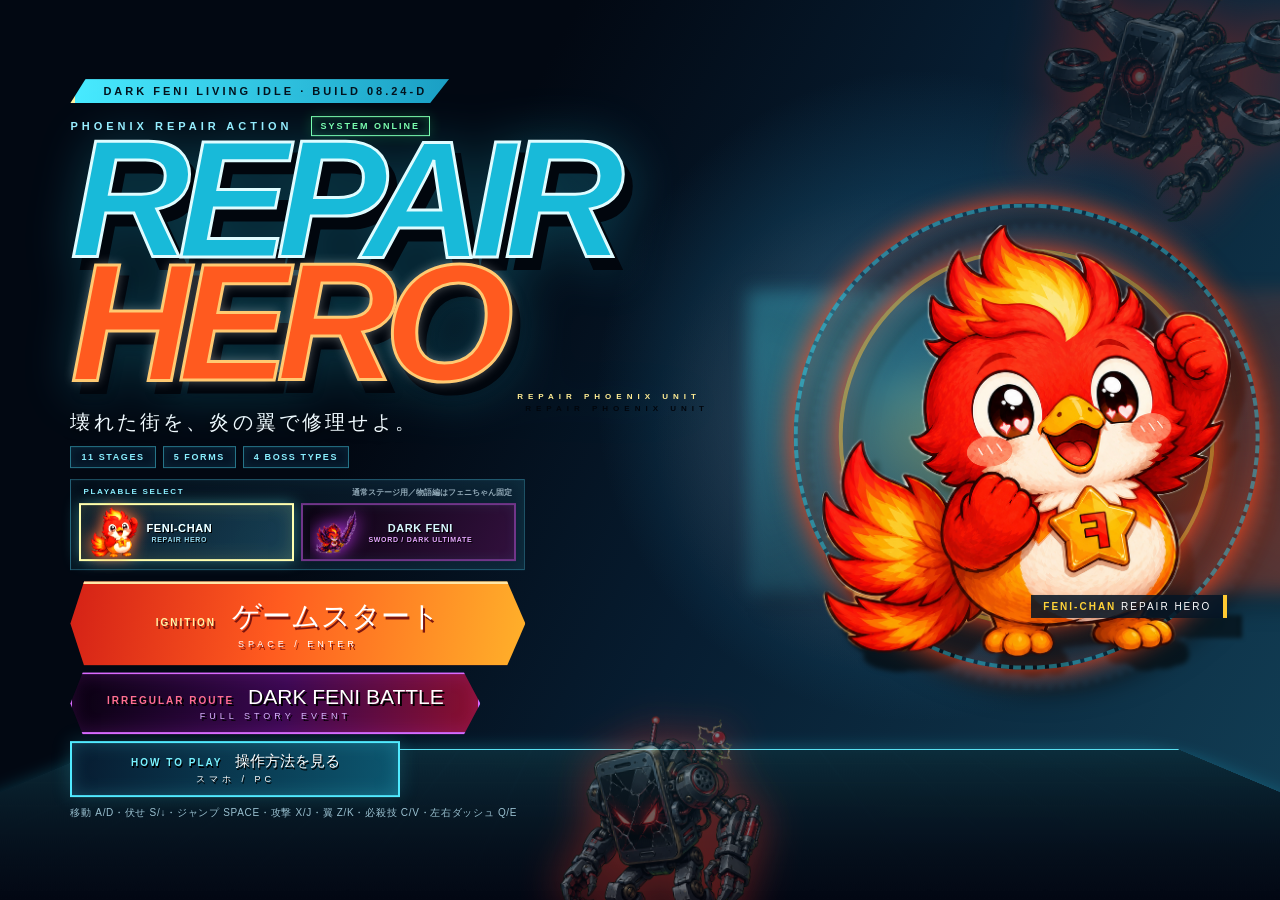
==== index.html @ 36f39820 "Dark Feni living idle animations Adds a five-form idle sprite sheet, randomized non-repeating expres" ====
<!doctype html>
<html lang="ja">
<head>
  <meta charset="utf-8">
  <meta name="viewport" content="width=device-width,initial-scale=1,maximum-scale=1,user-scalable=no,viewport-fit=cover">
  <meta name="theme-color" content="#102b46">
  <meta name="apple-mobile-web-app-capable" content="yes">
  <title>Repair Hero — スマホ修理商店街</title>
  <meta name="description" content="フェニちゃんがスマホ修理商店街を駆け抜ける2D横スクロールアクションゲーム">
  <link rel="stylesheet" href="style.css?v=20260824d">
</head>
<body>
  <main id="app">
    <canvas id="game" aria-label="Repair Hero ゲーム画面"></canvas>

    <header id="hud" class="hud hidden" aria-label="ゲーム情報">
      <div id="characterHud" class="character-hud"><span>PLAYER</span><b id="characterName">FENI-CHAN</b></div>
      <div class="hp"><span>HP</span><b id="hearts">♥ ♥ ♥</b></div>
      <div><span>COIN</span><b>● <i id="coins">00</i></b></div>
      <div><span>SCORE</span><b id="score">000000</b></div>
      <div><span>TIME</span><b id="timer">120</b></div>
      <div class="dash-meter"><span>DASH STAMINA</span><meter id="dashGauge" min="0" max="100" value="100">100%</meter></div>
      <div id="modeHud" class="mode-hud hidden"><span>ACTIVE TRANSFORM</span><b id="modeTimer">NORMAL</b><em id="shieldCount" class="shield-count hidden">SHIELD ×5</em><em id="specialStatus" class="special-status">ULTIMATE READY</em></div>
      <div id="oxygenHud" class="oxygen-hud hidden"><span>OXYGEN</span><meter id="oxygenGauge" min="0" max="100" value="100">100%</meter></div>
    </header>
    <aside id="bossHud" class="boss-hud hidden" aria-live="polite"><span>BOSS</span><b id="bossName">MEGA BUG TITAN</b><div class="boss-hp-track"><i id="bossHp"></i></div><small id="bossSpecialLabel">必殺技ゲージ</small><div class="boss-special-track"><i id="bossSpecial"></i></div><em id="goalLock">GOAL LOCKED</em></aside>
    <aside id="darkHeartHud" class="dark-heart-hud hidden" aria-live="polite" aria-label="燃えるハート復活ストック">
      <span>REVIVE STOCK</span><b><i aria-hidden="true">🔥❤️</i> × <strong id="darkHeartCount">00</strong> / 15</b><em id="darkHeartMax" class="hidden">MAX</em>
    </aside>

    <section id="title" class="screen title">
      <div class="title-scan" aria-hidden="true"></div>
      <div class="title-enemy title-enemy-left" aria-hidden="true"><img src="./enemy_phone_bot.png" alt="" decoding="async"></div>
      <div class="title-enemy title-enemy-right" aria-hidden="true"><img src="./enemy_battle_drone.png" alt="" decoding="async"></div>
      <div class="title-core">
        <div class="title-badge">DARK FENI LIVING IDLE · BUILD 08.24-D</div>
        <p class="title-overline"><span>PHOENIX REPAIR ACTION</span><b>SYSTEM ONLINE</b></p>
        <h1><span>REPAIR</span><strong>HERO</strong></h1>
        <p class="title-tagline">壊れた街を、炎の翼で修理せよ。</p>
        <div class="title-status" aria-label="ゲーム内容"><span>11 STAGES</span><span>5 FORMS</span><span>4 BOSS TYPES</span></div>
        <section id="characterSelect" class="character-select" aria-label="プレイアブルキャラクター選択">
          <p><b>PLAYABLE SELECT</b><span>通常ステージ用／物語編はフェニちゃん固定</span></p>
          <div>
            <button id="selectFeni" class="character-card selected" data-character="feni" aria-pressed="true">
              <img src="./feni.png" alt="" decoding="async"><span><b>FENI-CHAN</b><small>REPAIR HERO</small></span>
            </button>
            <button id="selectDarkFeni" class="character-card dark" data-character="darkFeni" aria-pressed="false">
              <img src="./assets/dark-feni/dark_feni_playable_icon.webp" alt="" decoding="async"><span><b>DARK FENI</b><small>SWORD / DARK ULTIMATE</small></span>
            </button>
          </div>
        </section>
        <button id="start"><i>IGNITION</i> ゲームスタート <small>SPACE / ENTER</small></button>
        <button id="darkFeniStart" class="dark-feni-start"><i>IRREGULAR ROUTE</i> DARK FENI BATTLE <small>FULL STORY EVENT</small></button>
        <button id="tutorialOpen" class="tutorial-open"><i>HOW TO PLAY</i> 操作方法を見る <small>スマホ / PC</small></button>
        <p class="help">移動 A/D・伏せ S/↓・ジャンプ SPACE・攻撃 X/J・翼 Z/K・必殺技 C/V・左右ダッシュ Q/E</p>
      </div>
      <div class="title-feni"><i aria-hidden="true"></i><img src="./feni.png" alt="主人公 フェニちゃん" decoding="async"><span><b>FENI-CHAN</b> REPAIR HERO</span></div>
    </section>

    <section id="controlsTutorial" class="tutorial-modal hidden" role="dialog" aria-modal="true" aria-labelledby="tutorialTitle">
      <div class="tutorial-card">
        <p class="tutorial-kicker">REPAIR HERO // CONTROL GUIDE</p>
        <h2 id="tutorialTitle">操作方法</h2>
        <div class="tutorial-grid">
          <article><h3>📱 スマホ</h3><p><b>◀ / ▶</b> 左右移動</p><p><b>⚡← / →⚡</b> 左右ダッシュ</p><p><b>⬆</b> ジャンプ（フェニちゃん2段／ダークフェニ3段）</p><p><b>⚔ / 👊</b> 剣攻撃・ラッシュ</p><p><b>🪽</b> 翼攻撃　<b>💥</b> 必殺技</p><p><b>▼</b> しゃがむ・足場を降りる・潜る</p></article>
          <article><h3>⌨️ PC</h3><p><b>A / D・← / →</b> 左右移動</p><p><b>Q / E</b> 左右ダッシュ</p><p><b>SPACE</b> ジャンプ（フェニちゃん2段／ダークフェニ3段）</p><p><b>X / J</b> 剣・パンチ</p><p><b>Z / K</b> 翼攻撃　<b>C / V</b> 必殺技</p><p><b>S / ↓</b> しゃがむ・足場を降りる</p></article>
        </div>
        <p class="tutorial-tip">TIP：敵弾は剣・翼・パンチで相殺できます。紫のワープゲートはボーナスステージへ、ジャングルのツタは▲でつかめます。</p>
        <button id="tutorialClose">わかった！</button>
      </div>
    </section>

    <section id="result" class="screen result hidden">
      <div>
        <p id="resultKicker">STAGE CLEAR!</p>
        <canvas id="resultFeni" class="result-feni" width="256" height="256" role="img" aria-label="ゴールポーズのフェニちゃん"></canvas>
        <h2 id="resultTitle">修理完了！</h2>
        <p id="resultStats"></p>
        <button id="next">NEXT</button>
        <button id="retry" class="secondary">RETRY</button>
        <button id="titleBack" class="secondary">TITLE</button>
      </div>
    </section>

    <div id="notice" class="notice" aria-live="polite">
      <canvas id="noticePortrait" class="notice-portrait" width="256" height="256" aria-hidden="true"></canvas>
      <span id="noticeText"></span>
    </div>
    <section id="irregularChoice" class="irregular-choice hidden" aria-label="IRREGULARルート選択">
      <div class="irregular-noise" aria-hidden="true"></div>
      <p>IRREGULAR</p>
      <button id="tryDarkFeni">Try…？</button>
    </section>
    <section id="storyCinematic" class="story-cinematic hidden" aria-hidden="true">
      <i class="story-cinematic-flame story-cinematic-flame-a"></i>
      <i class="story-cinematic-flame story-cinematic-flame-b"></i>
      <div class="story-cinematic-frame">
        <canvas id="storyPortrait" width="768" height="768" role="img" aria-label="会話中のキャラクター顔アップ"></canvas>
        <div class="story-cinematic-id"><small id="storyCinematicSpeaker">ダークフェニ</small><strong id="storyCinematicMood">SILENT ENCOUNTER</strong></div>
      </div>
    </section>
    <section id="storyDialogue" class="story-dialogue hidden" role="dialog" aria-live="assertive" aria-label="ストーリー会話">
      <div class="story-dialogue-card">
        <small id="storySpeaker">DARK FENI</small>
        <p id="storyLine"></p>
        <button id="storyTap" aria-label="次のセリフへ進む">TAP <i>▶</i></button>
      </div>
    </section>
    <div id="storyBanner" class="story-banner hidden" aria-live="assertive"><span>BATTLE START</span></div>
    <div id="storyFx" class="story-fx hidden" aria-hidden="true"><i></i><b></b><span></span></div>
    <div id="ultimateCutin" class="ultimate-cutin hidden" aria-live="assertive" aria-label="必殺技カットイン">
      <i class="cutin-slash cutin-slash-a" aria-hidden="true"></i>
      <i class="cutin-slash cutin-slash-b" aria-hidden="true"></i>
      <div class="ultimate-cutin-panel">
        <span id="ultimateCutinHeader">LIMIT BREAK // PHOENIX DRIVE</span>
        <canvas id="ultimateCutinPortrait" width="384" height="384" aria-hidden="true"></canvas>
        <img id="ultimateCutinImage" class="ultimate-cutin-image hidden" alt="" decoding="async">
        <div class="ultimate-cutin-copy"><small id="ultimateCutinMode">NORMAL MODE</small><strong id="ultimateCutinName">FIRE FEATHER STORM</strong><q id="ultimateCutinQuote" class="hidden"></q><em>EXECUTE</em></div>
      </div>
      <b class="cutin-impact" aria-hidden="true">ULTIMATE</b>
    </div>
    <div id="transformFlash" class="transform-flash" aria-hidden="true"></div>
    <button id="pause" class="pause hidden" aria-label="一時停止">Ⅱ</button>

    <nav id="touch" class="touch hidden" aria-label="タッチ操作">
      <div class="move-pad">
        <button data-input="dashLeft" class="dash" aria-label="左へダッシュ"><b>⚡←</b><small>左ダッシュ</small></button>
        <button data-input="dashRight" class="dash" aria-label="右へダッシュ"><b>→⚡</b><small>右ダッシュ</small></button>
        <button data-input="left" aria-label="左へ移動"><b>◀</b><small>ひだり</small></button>
        <button data-input="right" aria-label="右へ移動"><b>▶</b><small>みぎ</small></button>
        <button data-input="up" class="vertical-only direction-up" aria-label="上へ移動・ツタを登る"><b>▲</b><small>うえ／登る</small></button>
        <button data-input="down" class="drop-control direction-down" aria-label="伏せる・足場を降りる・下へ潜る"><b>▼</b><small>しゃがむ<br>降りる／潜る</small></button>
      </div>
      <div class="action-pad">
        <button id="specialAttack" data-input="special" class="special-control" aria-label="必殺技"><b>💥</b><small>ひっさつ</small></button>
        <button id="wingAttack" data-input="wing" class="wing-control" aria-label="翼を飛ばす攻撃"><b>🪽</b><small>つばさ攻撃</small></button>
        <button id="attack" data-input="attack" class="attack hidden"><b>⚔</b><small>剣攻撃</small></button>
        <button data-input="jump" class="jump"><b>⬆</b><small>ジャンプ</small></button>
      </div>
    </nav>
  </main>
  <script src="sound.js?v=20260824d"></script>
  <script src="game.js?v=20260824d"></script>
</body>
</html>
---- style.css ----
:root{--orange:#ff5a1f;--yellow:#ffd338;--navy:#102b46;--glass:rgba(9,27,45,.88)}
*{box-sizing:border-box;-webkit-tap-highlight-color:transparent}
html,body{width:100%;height:100%;height:100dvh;margin:0;overflow:hidden;background:#102b46;color:#fff;font-family:"Arial Black","Noto Sans JP",sans-serif;touch-action:none;overscroll-behavior:none;user-select:none;-webkit-user-select:none;-webkit-touch-callout:none}
button{border:0;color:inherit;font:inherit;cursor:pointer;touch-action:none}
#app,#game{position:fixed;inset:0;width:100%;height:100%;height:100dvh}#game{display:block}.hidden{display:none!important}
.screen{position:fixed;z-index:20;inset:0;display:grid;place-content:center;text-align:center}
.title{--title-cyan:#47eaff;--title-fire:#ff4d1f;display:block;overflow:hidden;isolation:isolate;text-align:left;background:radial-gradient(circle at 72% 44%,#1d658a99 0 9%,transparent 31%),radial-gradient(circle at 70% 48%,#ff4b1c42,transparent 24%),linear-gradient(118deg,#020812 0 33%,#071d31 58%,#123f56 100%)}
.title:before{content:"";position:absolute;z-index:0;inset:0;background:linear-gradient(90deg,transparent 49.7%,#52eaff18 50%,transparent 50.3%),linear-gradient(0deg,transparent 49.7%,#52eaff12 50%,transparent 50.3%);background-size:82px 82px;transform:perspective(620px) rotateX(61deg) scale(1.45) translateY(33%);transform-origin:bottom;opacity:.55}
.title:after{content:"";position:absolute;z-index:1;left:-8%;right:-8%;bottom:-18%;height:50%;border-top:3px solid #5feeff;background:linear-gradient(180deg,#0b2c3af2,#020713 72%),repeating-linear-gradient(90deg,transparent 0 95px,#36deff20 96px 99px),repeating-linear-gradient(0deg,transparent 0 54px,#ffcf3526 55px 58px);transform:perspective(500px) rotateX(58deg);box-shadow:0 -10px 50px #23d9ff35}
.title-scan{position:absolute;z-index:2;inset:-25% 0 auto;height:18%;background:linear-gradient(180deg,transparent,#68f4ff12 45%,#bafcff88 49%,transparent 54%);animation:titleScan 3.4s linear infinite;pointer-events:none}
.title-core{position:absolute;z-index:5;left:5.5%;top:50%;width:min(650px,54vw);transform:translateY(-50%)}
.title-badge{display:inline-block;padding:6px 22px 6px 28px;border-left:5px solid #fff2a1;background:linear-gradient(90deg,#48eaff,#1a9fc4);clip-path:polygon(4% 0,100% 0,95% 100%,0 100%);color:#03131e;font:900 11px Arial;letter-spacing:3px;box-shadow:0 0 24px #39e6ff66}
.title-overline{display:flex;align-items:center;gap:18px;margin:13px 0 2px;color:#9befff;font:900 11px Arial;letter-spacing:4px}.title-overline b{padding:4px 9px;border:1px solid #7effac;color:#7effac;font-size:9px;letter-spacing:2px;box-shadow:inset 0 0 12px #38ff8438,0 0 14px #38ff8430}
.title h1{position:relative;margin:0;font-style:italic;line-height:.74;font-size:clamp(76px,13vw,174px);letter-spacing:-.075em;filter:drop-shadow(8px 12px 0 #01060d) drop-shadow(0 0 25px #25ddff38)}.title h1:after{content:"REPAIR PHOENIX UNIT";position:absolute;right:3%;bottom:-17px;color:#ffed94;font:900 8px Arial;letter-spacing:5px}.title h1 span,.title h1 strong{display:block}.title h1 span{-webkit-text-stroke:3px #dffcff;color:#18bad9}.title h1 strong{-webkit-text-stroke:3px #ffca72;color:#ff5a1f;text-shadow:0 0 12px #fff6}
.title-tagline{margin:25px 0 10px;color:#f3fbff;font-size:clamp(14px,1.55vw,22px);letter-spacing:.16em;text-shadow:0 2px 10px #000}
.title-status{display:flex;gap:7px;margin:0 0 11px}.title-status span{padding:5px 10px;border:1px solid #4fe8ff73;background:#06182bd9;color:#89efff;font:900 9px Arial;letter-spacing:1.6px;box-shadow:inset 0 0 10px #43dfff16}
.title-feni{position:absolute;z-index:4;right:3.8%;top:49%;width:clamp(250px,32vw,480px);transform:translateY(-50%);filter:drop-shadow(15px 20px 2px #0009)}.title-feni:before,.title-feni:after{content:"";position:absolute;z-index:-1;left:50%;top:49%;width:90%;aspect-ratio:1;transform:translate(-50%,-50%);border:4px solid #ffb3328a;border-radius:50%;box-shadow:0 0 28px #ff481c,inset 0 0 35px #ff491c42;animation:titleReactor 2.2s ease-in-out infinite}.title-feni:after{width:112%;border-color:#4deaff65;border-style:dashed;animation:titleReactorSpin 7s linear infinite}.title-feni>i{position:absolute;z-index:-2;inset:15% -18%;background:radial-gradient(ellipse,#ffdd5b73,transparent 48%),conic-gradient(from 20deg,transparent,#ff4a1f55,transparent,#48eaff4a,transparent);filter:blur(9px);animation:titleFlare 2.4s ease-in-out infinite}.title-feni img{display:block;width:100%;height:auto;animation:titleHero 1.35s ease-in-out infinite}.title-feni span{position:absolute;right:1%;bottom:9%;padding:6px 12px;border-right:4px solid #ffca32;background:#061524dc;color:#fff;font:10px Arial;letter-spacing:2px}.title-feni span b{color:#ffd338}
.title-enemy{position:absolute;z-index:2;pointer-events:none;opacity:.44;filter:drop-shadow(0 0 22px #ff321e) saturate(.9)}.title-enemy img{display:block;width:100%;height:auto}.title-enemy-left{left:41%;bottom:-8%;width:clamp(170px,21vw,310px);transform:rotate(-7deg)}.title-enemy-right{right:-3%;top:-5%;width:clamp(180px,23vw,340px);transform:rotate(10deg);filter:drop-shadow(0 0 24px #ff321e) brightness(.75)}
.title button,.result button{z-index:2;width:min(455px,80vw);margin:7px 0 0;padding:16px 22px;background:linear-gradient(100deg,#d42116,#ff5b1f 45%,#ffb12a);clip-path:polygon(3% 0,96% 0,100% 50%,96% 100%,3% 100%,0 50%);box-shadow:inset 0 3px #ffe7a8,0 0 26px #ff441c70;font-size:clamp(20px,2.4vw,29px);text-shadow:2px 3px #7c160f;transition:transform .15s,filter .15s}.title button i{margin-right:8px;color:#fff4a8;font:900 10px Arial;letter-spacing:2px}.title button small{display:block;margin-top:2px;font:9px Arial;letter-spacing:4px}.title .tutorial-open{width:min(330px,70vw);padding:9px 18px;border:2px solid #51eaff;background:linear-gradient(100deg,#071b30,#0c5770);clip-path:none;box-shadow:inset 0 0 18px #4deaff33,0 0 18px #3eeaff2b;font-size:15px;text-shadow:1px 2px #000}.title .tutorial-open i{color:#79f3ff}.title .help{max-width:600px;margin:9px 0 0;color:#9ac1d1;font:10px/1.45 Arial;letter-spacing:.7px}.title button:hover,.result button:hover{filter:brightness(1.2);transform:translateX(4px) scale(1.015)}
.tutorial-modal{position:fixed;z-index:40;inset:0;display:grid;place-items:center;padding:max(14px,env(safe-area-inset-top)) max(14px,env(safe-area-inset-right)) max(14px,env(safe-area-inset-bottom)) max(14px,env(safe-area-inset-left));background:#010712e8;backdrop-filter:blur(7px)}.tutorial-card{width:min(850px,96vw);max-height:94dvh;overflow:auto;padding:clamp(18px,3vw,34px);border:3px solid #50eaff;background:linear-gradient(145deg,#071528f5,#103d52f5);box-shadow:0 0 44px #36dcff66,inset 0 0 40px #47eaff16;text-align:left}.tutorial-kicker{margin:0;color:#ffd64a;font:900 10px Arial;letter-spacing:4px}.tutorial-card h2{margin:5px 0 16px;font-size:clamp(30px,5vw,55px);font-style:italic}.tutorial-grid{display:grid;grid-template-columns:repeat(2,minmax(0,1fr));gap:14px}.tutorial-grid article{padding:15px;border:1px solid #65eaff66;background:#030d1cb8}.tutorial-grid h3{margin:0 0 10px;color:#7ff3ff;font-size:20px}.tutorial-grid p{margin:8px 0;font:700 14px/1.45 Arial,"Noto Sans JP",sans-serif}.tutorial-grid b{display:inline-block;min-width:64px;color:#fff19a}.tutorial-tip{padding:10px 13px;border-left:4px solid #ff5b22;background:#ff68241c;color:#ffe9bd;font:700 12px/1.5 Arial,"Noto Sans JP",sans-serif}.tutorial-card>button{display:block;width:min(300px,80%);margin:16px auto 0;padding:12px;border:2px solid #fff39b;background:linear-gradient(100deg,#d92518,#ff6a21);box-shadow:0 0 20px #ff502d66;font-size:18px}
.hud{position:fixed;z-index:8;top:max(8px,env(safe-area-inset-top));left:12px;right:58px;display:flex;gap:clamp(8px,4vw,65px);align-items:start;pointer-events:none;text-shadow:2px 2px #000}.hud>div{min-width:90px;background:var(--glass);padding:5px 12px;border-left:4px solid #34d9ec;transform:skew(-5deg)}.hud span{display:block;font-size:9px;color:#6cecff;letter-spacing:2px}.hud b{font-size:clamp(13px,2vw,22px);font-style:normal}.hud i{font-style:normal}.hp b{color:#ff5b47;white-space:nowrap}.dash-meter{min-width:150px!important}.dash-meter meter{display:block;width:135px;height:17px;accent-color:#ffd338}
.pause{position:fixed;z-index:12;right:max(10px,env(safe-area-inset-right));top:max(9px,env(safe-area-inset-top));width:42px;height:42px;background:#0a2136cc;border:2px solid #69e5f3;border-radius:8px}
.notice{position:fixed;z-index:11;top:22%;left:6%;right:6%;margin:auto;text-align:center;white-space:pre-line;pointer-events:none;font-size:clamp(24px,5vw,60px);font-style:italic;color:#fff;text-shadow:4px 4px #e43b1e,7px 7px #061421;opacity:0}.notice span{display:block}.notice-portrait{display:none}.notice.show{animation:notice 1.6s ease forwards}.notice.speech{display:flex;align-items:center;justify-content:center;gap:clamp(12px,2vw,24px);top:12%;width:min(840px,92vw);min-height:128px;padding:14px 34px 16px 16px;border:5px solid #101d2e;border-radius:30px;background:linear-gradient(145deg,#fffdf4,#e8f8ff);color:#0c1b2d;text-shadow:none;font-size:clamp(22px,3.2vw,39px);font-weight:900;line-height:1.34;letter-spacing:.025em;font-style:normal;word-break:keep-all;overflow-wrap:anywhere;box-shadow:0 8px 0 #ff6b28,0 16px 38px #000b}.notice.speech span{text-wrap:balance}.notice.speech:after{content:"";position:absolute;left:25%;bottom:-30px;border:18px solid transparent;border-top-color:#101d2e;transform:rotate(8deg)}.notice.speech .notice-portrait{display:block;flex:0 0 auto;width:112px;height:112px;object-fit:contain;filter:drop-shadow(0 6px 5px #0004)}.notice.speech.show{animation:noticeSpeech 2.5s ease forwards}.notice.ultimate-speech{z-index:19;top:10%;border-color:#fff1a0;background:linear-gradient(135deg,#fff8d8,#fff,#dffaff);box-shadow:0 8px 0 #ff3f1c,0 0 36px #ff9a2d,0 18px 48px #000c;color:#121c31}.notice.ultimate-speech.show{animation:ultimateSpeech 1.18s ease forwards}.notice.ultimate-speech span:before{content:"ULTIMATE VOICE";display:block;margin-bottom:3px;color:#d83919;font:900 10px Arial;letter-spacing:4px}
.ultimate-cutin{--cutin-primary:#ff4b1f;--cutin-accent:#ffe45c;position:fixed;z-index:18;inset:0;display:grid;place-items:center;pointer-events:none;overflow:hidden;background:radial-gradient(circle at 32% 50%,var(--cutin-primary),transparent 27%),linear-gradient(108deg,#02050cf5 0 11%,var(--cutin-primary) 11% 15%,#071321f5 15% 84%,var(--cutin-accent) 84% 88%,#02050cf5 88%)}.ultimate-cutin:before{content:"";position:absolute;inset:-35%;background:repeating-linear-gradient(116deg,transparent 0 17px,#ffffff30 18px 21px,transparent 22px 37px);animation:cutinLines .2s linear infinite}.ultimate-cutin:after{content:"";position:absolute;inset:0;background:#fff;mix-blend-mode:screen;animation:cutinFlash .42s steps(2,end) both}.cutin-slash{--slash-angle:-11deg;position:absolute;z-index:1;left:-20vw;width:140vw;height:11vh;background:linear-gradient(90deg,transparent,var(--cutin-accent),#fff,var(--cutin-primary),transparent);box-shadow:0 0 42px var(--cutin-primary);transform:rotate(var(--slash-angle)) translateX(-120%);animation:cutinSlash .36s cubic-bezier(.12,.8,.2,1) both}.cutin-slash-a{top:21%}.cutin-slash-b{--slash-angle:8deg;bottom:18%;animation-delay:.055s}
.ultimate-cutin-panel{position:relative;z-index:3;width:min(1080px,98vw);height:min(350px,82vh);display:flex;align-items:center;justify-content:center;gap:clamp(4px,3vw,44px);transform:skew(-8deg);clip-path:polygon(3% 0,100% 0,97% 100%,0 100%);border-block:6px solid var(--cutin-accent);background:linear-gradient(96deg,#030912f5 0 31%,#10253af2 55%,#3d0b0de8);box-shadow:0 0 64px var(--cutin-primary),0 20px 55px #000e;animation:cutinEnter .34s cubic-bezier(.12,.9,.2,1) both}.ultimate-cutin-panel:after{content:"";position:absolute;inset:0;background:repeating-linear-gradient(0deg,transparent 0 8px,#ffffff0b 9px 10px);pointer-events:none}.ultimate-cutin-panel>span{position:absolute;z-index:4;top:11px;left:5%;padding-left:12px;border-left:4px solid var(--cutin-primary);color:var(--cutin-accent);font:900 clamp(9px,1.25vw,15px) Arial;letter-spacing:6px}.ultimate-cutin canvas{position:relative;z-index:2;width:min(345px,42vw);height:min(345px,42vw);transform:skew(8deg) scale(1.24) translateY(4%);filter:drop-shadow(0 0 20px #fff) drop-shadow(16px 18px 2px #000a);animation:cutinPortrait .36s cubic-bezier(.16,.82,.16,1) both}.ultimate-cutin-copy{position:relative;z-index:3;display:grid;max-width:54%;transform:skew(8deg);text-align:left}.ultimate-cutin-panel small{color:var(--cutin-primary);font:900 clamp(13px,1.9vw,23px) Arial;letter-spacing:5px;text-shadow:0 0 18px var(--cutin-primary)}.ultimate-cutin-panel strong{color:#fff;font:italic 900 clamp(32px,5.2vw,76px)/.86 Arial;letter-spacing:-.04em;text-shadow:4px 4px var(--cutin-primary),9px 9px #020710;overflow-wrap:anywhere}.ultimate-cutin-panel em{justify-self:end;margin-top:12px;padding:5px 16px;border:2px solid var(--cutin-accent);background:var(--cutin-primary);color:#fff;font:900 11px Arial;letter-spacing:5px;box-shadow:0 0 20px var(--cutin-primary)}.cutin-impact{position:absolute;z-index:2;right:-2%;bottom:-7%;color:#ffffff12;font:italic 900 clamp(100px,20vw,260px)/1 Arial;letter-spacing:-.08em;-webkit-text-stroke:2px #ffffff1b;animation:cutinImpact .36s ease-out both}.ultimate-cutin.battery{--cutin-primary:#39ef74;--cutin-accent:#d8ffe2}.ultimate-cutin.lcd{--cutin-primary:#35ddff;--cutin-accent:#d9fbff}.ultimate-cutin.muscle{--cutin-primary:#ff321d;--cutin-accent:#fff05a}.ultimate-cutin.king{--cutin-primary:#ffc52c;--cutin-accent:#fff8c4}
.mode-hud{border-left-color:#ffd338!important;min-width:190px!important;text-align:center}.mode-hud b{color:#fff}.mode-hud.battery{box-shadow:0 0 18px #52ff75}.mode-hud.lcd{box-shadow:0 0 18px #3eeaff}.mode-hud.king{box-shadow:0 0 22px #ffd338}
.shield-count{display:block;margin-top:3px;color:#9ff8ff;font:900 11px Arial;letter-spacing:1px;text-shadow:0 0 10px #39dfff}.shield-count.shield-one{color:#d9fbff}.shield-count.shield-zero{color:#ff8d80;text-shadow:0 0 10px #ff402b}
.special-status{display:block;margin-top:3px;color:#fff4a0;font:900 9px Arial;letter-spacing:1px;text-shadow:0 0 10px #ff7a20}.special-status.used{color:#a9b7c2;text-shadow:none}.special-status.cooldown{color:#ffbd7b}
.touch .special-control{white-space:pre-line;line-height:.9}
.mode-hud.muscle{background:#4b120ee8;border-left-color:#ffca28!important;box-shadow:0 0 28px #ff3c18}.mode-hud.muscle b{color:#ffe13b}
.transform-flash{position:fixed;z-index:9;inset:0;pointer-events:none;opacity:0;background:#fff}.transform-flash.battery{background:#7dff8c}.transform-flash.lcd{background:#67eaff}.transform-flash.king{background:#fff0a0}.transform-flash.muscle{background:radial-gradient(circle,#fff65b,#ff431d 45%,#170000)}.transform-flash.show{animation:transformFlash .42s ease-out}
.touch{position:fixed;z-index:10;inset:0;pointer-events:none}.touch div{position:absolute;bottom:max(18px,env(safe-area-inset-bottom));gap:clamp(6px,1vw,12px)}.move-pad{left:max(18px,env(safe-area-inset-left));display:grid!important;grid-template-columns:repeat(3,clamp(64px,8vw,88px));grid-template-rows:repeat(2,clamp(64px,8vw,88px));grid-template-areas:"dashLeft up dashRight" "left down right"}.move-pad [data-input="dashLeft"]{grid-area:dashLeft}.move-pad [data-input="dashRight"]{grid-area:dashRight}.move-pad [data-input="left"]{grid-area:left}.move-pad [data-input="right"]{grid-area:right}.move-pad [data-input="up"]{grid-area:up}.move-pad [data-input="down"]{grid-area:down}.action-pad{right:max(18px,env(safe-area-inset-right));display:flex;align-items:end}.touch button{pointer-events:auto;min-width:64px;width:clamp(64px,8vw,88px);height:clamp(64px,8vw,88px);border-radius:28%;border:3px solid #adf5ff99;background:#123c58ee;box-shadow:inset 0 0 18px #5eeaff33,0 3px 8px #0008;font-family:Arial,sans-serif;font-weight:900;font-size:28px}.touch button small{display:block;font-size:7px;line-height:.9;letter-spacing:.2px}.touch .jump{width:clamp(92px,11vw,122px);height:clamp(92px,11vw,122px);background:#ef4b20e8;font-size:17px}.touch .dash{background:#e8a51fe8;font-size:12px}.touch .drop-control{display:block;background:#175a70ed;border-color:#7ff5ff;font-size:22px}.touch .wing-control{background:#a92f19eb;border-color:#fff06a;color:#fff;font-size:20px;box-shadow:inset 0 0 20px #ffb13c88,0 0 14px #ff5a2366}.touch .wing-control.ready{animation:wingReady 1.1s ease-in-out infinite}.touch .wing-control.cooldown{filter:saturate(.45);opacity:.72}.touch .wing-control.pressed{background:#e65320ed;box-shadow:inset 0 0 25px #fff0a8aa,0 0 25px #ff7a2d}.touch .special-control{background:linear-gradient(145deg,#831719,#ff5a19);border-color:#fff39b;color:#fff;font-size:19px;box-shadow:inset 0 0 22px #ffdc5988,0 0 16px #ff3d1766}.touch .special-control.ready{animation:ultimateReady .82s ease-in-out infinite}.touch .special-control.cooldown,.touch .special-control.used{filter:grayscale(.55) saturate(.45);opacity:.68}.touch .special-control.battery{background:linear-gradient(145deg,#08663b,#3ddf68)}.touch .special-control.lcd{background:linear-gradient(145deg,#07588f,#28d9f0)}.touch .special-control.muscle{background:linear-gradient(145deg,#67110d,#ef3c1d)}.touch .special-control.king{background:linear-gradient(145deg,#6f4400,#e2ae1b);border-color:#fff8c4}.touch button.pressed{transform:scale(.92);filter:brightness(1.45)}
.result{background:#020c16df}.result>div{width:min(500px,90vw);padding:35px;background:linear-gradient(145deg,#133b54,#071a2a);border:3px solid #43dbec;box-shadow:0 0 40px #2fd8ef66}.result p:first-child{color:#ffd338;letter-spacing:7px}.result-feni{display:block;width:clamp(100px,20vh,170px);max-height:24vh;object-fit:contain;margin:0 auto;filter:drop-shadow(0 0 22px #ffd338) drop-shadow(6px 8px 2px #0008);animation:celebrate .7s ease-in-out infinite}.result h2{font-size:clamp(35px,7vw,72px);margin:10px}.result .secondary{display:inline-block;width:min(190px,38vw);margin-inline:4px;background:#17384d;font-size:18px;padding:12px}
@keyframes bob{50%{transform:translateY(-12px) rotate(3deg)}}@keyframes celebrate{50%{transform:translateY(-14px) rotate(5deg) scale(1.08)}}@keyframes notice{0%{opacity:0;transform:scale(1.6)}15%,70%{opacity:1;transform:scale(1)}100%{opacity:0;transform:translateY(-20px)}}@keyframes noticeSpeech{0%{opacity:0;transform:translateY(-25px) scale(.88)}10%,82%{opacity:1;transform:translateY(0) scale(1)}100%{opacity:0;transform:translateY(-15px) scale(.98)}}
@keyframes transformFlash{0%{opacity:.9}100%{opacity:0}}@keyframes wingReady{50%{box-shadow:inset 0 0 25px #fff0a899,0 0 22px #ff8a38}}@keyframes ultimateReady{50%{transform:translateY(-2px) scale(1.04);box-shadow:inset 0 0 30px #fff6aaad,0 0 28px #ff4a1f}}@keyframes titleScan{0%{transform:translateY(-20vh)}100%{transform:translateY(135vh)}}@keyframes titleHero{50%{transform:translateY(-9px) rotate(1.8deg) scale(1.015)}}@keyframes titleFlare{50%{opacity:.68;transform:scale(1.08) rotate(4deg)}}@keyframes titleReactor{50%{transform:translate(-50%,-50%) scale(1.055) rotate(5deg);opacity:.78}}@keyframes titleReactorSpin{to{transform:translate(-50%,-50%) rotate(360deg)}}@keyframes cutinEnter{0%{opacity:0;transform:translateX(-62%) skew(-8deg) scaleX(.72)}62%{opacity:1;transform:translateX(3%) skew(-8deg) scaleX(1.035)}100%{transform:translateX(0) skew(-8deg) scaleX(1)}}@keyframes cutinPortrait{0%{opacity:0;transform:skew(8deg) translateX(-38%) scale(.86)}100%{opacity:1;transform:skew(8deg) scale(1.24) translateY(4%)}}@keyframes cutinLines{to{transform:translateX(9%)}}@keyframes cutinSlash{0%{opacity:0;transform:rotate(var(--slash-angle)) translateX(-120%) scaleX(.4)}24%{opacity:1}100%{opacity:0;transform:rotate(var(--slash-angle)) translateX(115%) scaleX(1)}}@keyframes cutinFlash{0%{opacity:1}22%{opacity:.12}42%{opacity:.42}100%{opacity:0}}@keyframes cutinImpact{0%{opacity:0;transform:translateX(28%) scale(1.25)}100%{opacity:1;transform:none}}@keyframes ultimateSpeech{0%{opacity:0;transform:translateY(-16px) scale(.9)}12%,76%{opacity:1;transform:none}100%{opacity:0;transform:translateY(-8px)}}
@media(pointer:fine){.touch{display:none!important}}@media(max-width:720px){.title-feni{right:-3%;width:clamp(205px,42vw,300px)}.title-enemy{opacity:.28}.hud{gap:4px;right:52px;flex-wrap:wrap}.hud>div{min-width:0;padding:4px 7px}.hud span{letter-spacing:0}.title .help{max-width:90vw}.touch div{gap:6px}.touch button{min-width:58px;width:58px;height:58px}.touch .jump{width:80px;height:80px}.touch .dash{font-size:10px}}@media(max-height:520px){.title-core{left:4%;width:58vw}.title-badge{padding:4px 14px;font-size:8px;letter-spacing:2px}.title-overline{margin:7px 0 1px;font-size:8px}.title h1{font-size:clamp(58px,12vw,92px)}.title h1:after{display:none}.title-tagline{margin:15px 0 7px;font-size:12px}.title-status{display:none}.title-feni{top:49%;right:3%;width:min(31vw,270px)}.title button{width:min(370px,52vw);margin-top:4px;padding:10px;font-size:18px}.title .help{display:none}.touch div{bottom:max(8px,env(safe-area-inset-bottom))}.touch button{min-width:52px;width:52px;height:52px}.touch .jump{width:68px;height:68px}.hud>div{padding-block:2px}}
@media(max-width:600px){.action-pad{width:auto;height:auto}.action-pad .jump{position:static}}

@media(max-width:720px){.dash-meter{min-width:110px!important}.dash-meter meter{width:96px}}
@media(orientation:portrait){
  .hud{top:max(6px,env(safe-area-inset-top));left:max(6px,env(safe-area-inset-left));right:max(48px,env(safe-area-inset-right));gap:3px;display:grid;grid-template-columns:repeat(4,minmax(0,1fr))}
  .hud>div{min-width:0!important;padding:3px 5px;border-left-width:2px}.hud b{font-size:12px}.hud span{font-size:7px}.dash-meter{grid-column:1/3}.dash-meter meter{width:100%;height:12px}.mode-hud{grid-column:3/5}
  .touch div{bottom:max(12px,env(safe-area-inset-bottom));gap:5px}.move-pad{left:max(8px,env(safe-area-inset-left));grid-template-columns:repeat(3,55px);grid-template-rows:repeat(2,55px)}.action-pad{right:max(8px,env(safe-area-inset-right));width:auto;height:auto}
  .touch button{min-width:55px;width:55px;height:55px;border-width:2px}.touch .jump{min-width:76px;width:76px;height:76px;position:static!important}.touch .dash{font-size:9px}
  .notice{top:18%;font-size:clamp(22px,8vw,42px)}
  .title-core{left:5%;top:max(28px,calc(env(safe-area-inset-top) + 18px));width:90%;transform:none;text-align:center}.title-badge{padding:5px 14px;font-size:8px;letter-spacing:1.5px}.title-overline{justify-content:center;gap:9px;margin:9px 0 3px;font-size:8px;letter-spacing:2px}.title-overline b{font-size:7px}.title h1{font-size:clamp(61px,20vw,102px)}.title h1:after{right:8%;bottom:-14px;font-size:6px;letter-spacing:3px}.title-tagline{margin:20px 0 9px;font-size:12px;letter-spacing:.08em}.title-status{justify-content:center;gap:4px}.title-status span{padding:4px 6px;font-size:7px;letter-spacing:.7px}.title button{width:min(360px,86vw);margin:7px auto 0;padding:13px 12px;font-size:20px}.title .help{max-width:88vw;margin:7px auto 0;font-size:8px}.title-feni{top:51%;right:-5%;width:min(48vw,245px);transform:none;opacity:.9}.title-feni span{right:5%;bottom:4%;font-size:7px}.title-enemy-left{left:-12%;bottom:-3%;width:48vw}.title-enemy-right{right:-13%;top:37%;width:41vw}
}
@media(orientation:portrait) and (min-width:700px){.move-pad{grid-template-columns:repeat(3,78px);grid-template-rows:repeat(2,78px)}.touch button{min-width:78px;width:78px;height:78px}.touch .jump{min-width:96px;width:96px;height:96px}.action-pad{width:auto;height:auto}.touch div{gap:8px}.hud b{font-size:18px}.hud span{font-size:9px}}
body.touch-device .touch:not(.hidden){display:block!important}
/* Boss battle and four-finger mobile controls */
.boss-hud{position:fixed;z-index:9;top:max(74px,calc(env(safe-area-inset-top) + 66px));left:50%;width:min(680px,76vw);transform:translateX(-50%);text-align:center;pointer-events:none;text-shadow:2px 2px #000}.boss-hud span{display:block;color:#ffdc35;letter-spacing:8px;font-size:12px}.boss-hud b{display:block;font-size:clamp(16px,2.5vw,28px)}.boss-hud .boss-hp-track,.boss-hud .boss-special-track{position:relative;height:18px;margin:4px;border:3px solid #fff;background:#250b18;box-shadow:0 0 18px #ff332f;overflow:hidden}.boss-hud .boss-special-track{height:10px;margin-top:1px;border-width:2px;background:#07172a;box-shadow:0 0 12px #4beaff}.boss-hud i{display:block;width:100%;height:100%;background:linear-gradient(90deg,#ffce2f,#ff332f);transition:width .15s}.boss-hud #bossSpecial{width:0;background:linear-gradient(90deg,#3cdfff,#8c4dff,#ff3f78)}.boss-hud.special-ready #bossSpecial{animation:bossSpecialReady .38s ease-in-out infinite alternate;background:linear-gradient(90deg,#fff25a,#ff5a2b,#ff2f9d)}.boss-hud.dark-seven .boss-hp-track:after{content:"";position:absolute;inset:0;background:repeating-linear-gradient(90deg,transparent 0 calc(14.2857% - 2px),#ffffffd9 calc(14.2857% - 2px) 14.2857%);pointer-events:none}.boss-hud small{display:block;color:#b9f9ff;font:900 9px Arial;letter-spacing:2px}.boss-hud.special-ready small{color:#fff36b;text-shadow:0 0 12px #ff3a28}.boss-hud em{display:inline-block;padding:3px 14px;background:#cf1829;color:#fff;font:900 12px Arial;letter-spacing:2px}.boss-hud em.unlocked{background:#28b95b;box-shadow:0 0 20px #6cff8a}.touch .attack{background:#7325aee6;border-color:#ffe149;color:#fff;font-size:13px;white-space:pre-line;line-height:1.05;box-shadow:inset 0 0 18px #ffdf4a77}.touch .attack.punch{background:#b52c1ee6}.touch .attack.sword-ready{background:linear-gradient(145deg,#6e1b26,#de4b1f);border-color:#fff39b;box-shadow:inset 0 0 22px #fff17b66,0 0 20px #ff541d}.action-pad{flex-direction:row;gap:12px!important}.boss-phase2 #game{filter:saturate(1.14)}
@media(orientation:portrait){.boss-hud{top:max(105px,calc(env(safe-area-inset-top) + 96px));width:88vw}.action-pad{display:grid!important;grid-template-columns:54px 54px 78px;align-items:end}.touch .attack{font-size:11px}}
.oxygen-hud{border-left-color:#65f7ff!important}.oxygen-hud meter{width:135px;height:17px;accent-color:#3de7ff}.vertical-only{display:none}.water-stage .vertical-only,.king-mode .vertical-only,.jungle-stage .vertical-only{display:block}.water-stage .direction-up,.water-stage .direction-down,.king-mode .direction-up,.king-mode .direction-down,.jungle-stage .direction-up{background:#087a9af2;border-color:#d9ffff;box-shadow:inset 0 0 22px #76f7ff99,0 0 16px #43eaff88;font-size:34px}.jungle-stage .direction-up{background:#176c35ed;border-color:#b8ff8c;box-shadow:inset 0 0 22px #72ff7299,0 0 16px #4cff6888}.king-mode .move-pad{filter:drop-shadow(0 0 8px #ffe55a)}
@media(orientation:portrait){.water-stage .move-pad,.king-mode .move-pad,.jungle-stage .move-pad{grid-template-columns:repeat(3,55px);grid-template-rows:repeat(2,55px)}.water-stage .touch button,.king-mode .touch button,.jungle-stage .touch button{min-width:55px;width:55px;height:55px}.oxygen-hud{grid-column:1/3}}
@media(orientation:portrait){.notice.speech{top:11%;width:96vw;min-height:104px;padding:10px 16px 12px 8px;border-width:4px;border-radius:24px;font-size:clamp(18px,5.3vw,30px)}.notice.speech .notice-portrait{width:86px;height:86px}.notice.speech:after{bottom:-25px;border-width:15px}.notice.ultimate-speech{top:9%}.ultimate-cutin-panel{width:98vw;height:min(430px,58vh);flex-direction:column;gap:0}.ultimate-cutin-panel>span{top:8px;left:7%;font-size:8px;letter-spacing:3px}.ultimate-cutin canvas{width:min(245px,57vw);height:min(245px,57vw);transform:skew(8deg) scale(1.18) translateY(7%)}.ultimate-cutin-copy{max-width:90%;text-align:center}.ultimate-cutin-panel strong{font-size:clamp(28px,9vw,51px)}.ultimate-cutin-panel small{font-size:11px}.ultimate-cutin-panel em{justify-self:center;margin-top:7px;font-size:8px}.cutin-impact{bottom:4%;font-size:24vw}.action-pad{display:grid!important;grid-template-columns:54px 54px 78px;grid-template-rows:repeat(2,54px);grid-template-areas:"special wing jump" "attack attack jump";align-items:end}.action-pad .special-control{grid-area:special}.action-pad .wing-control{grid-area:wing}.action-pad .attack{grid-area:attack;width:113px}.action-pad .jump{grid-area:jump;align-self:center;min-width:78px;width:78px;height:78px}.touch .attack,.touch .wing-control,.touch .special-control{min-width:54px;width:54px;height:54px;font-size:9px}}
@media(orientation:portrait) and (max-width:360px){.move-pad,.water-stage .move-pad,.king-mode .move-pad,.jungle-stage .move-pad{grid-template-columns:repeat(3,48px);grid-template-rows:repeat(2,48px)}.touch button,.water-stage .touch button,.king-mode .touch button,.jungle-stage .touch button{min-width:48px;width:48px;height:48px}.touch .dash{font-size:8px}.action-pad{grid-template-columns:48px 48px 70px;grid-template-rows:repeat(2,48px)}.touch .attack,.touch .wing-control,.touch .special-control{min-width:48px;width:48px;height:48px;font-size:8px}.touch .attack{width:99px}.touch .jump{min-width:70px;width:70px;height:70px;font-size:12px}.move-pad{left:max(5px,env(safe-area-inset-left))}.action-pad{right:max(5px,env(safe-area-inset-right))}}
@media(orientation:portrait) and (min-width:700px){.action-pad{grid-template-columns:72px 72px 100px;grid-template-rows:repeat(2,72px)}.touch .attack,.touch .wing-control,.touch .special-control{min-width:72px;width:72px;height:72px;font-size:11px}.touch .attack{width:152px}.action-pad .jump{min-width:100px;width:100px;height:100px}}

/* Touch devices keep all combat feedback without continuously compositing
   full-screen filters and animated button shadows over the game canvas. */
body.touch-device.boss-phase2 #game{filter:none}
body.touch-device .touch .wing-control.ready,body.touch-device .touch .special-control.ready{animation:none}
body.touch-device.king-mode .move-pad{filter:none}

/* Large symbols plus short Japanese labels are quicker to read while both
   thumbs are covering part of a phone screen. */
.touch button{border-radius:25%;border-color:#adf5ffcc;box-shadow:inset 0 0 18px #5eeaff33,0 4px 0 #05121dcc,0 6px 12px #0008;font-family:Arial,"Noto Sans JP",sans-serif}.touch button>b{display:block;font-size:1em;line-height:1;font-weight:900}.touch button small{margin-top:3px;font-size:8px;line-height:1.05;color:#effcff;text-shadow:1px 1px #000}.touch .dash{background:#d98a12f2;font-size:21px}.touch .jump{background:#ef4b20f2;font-size:28px}.touch .jump small{font-size:10px}.touch .wing-control,.touch .special-control{font-size:22px}.touch button.pressed{transform:translateY(3px) scale(.95);filter:brightness(1.45);box-shadow:inset 0 0 25px #fff5,0 1px 2px #0008}
@media(max-width:700px){.tutorial-grid{grid-template-columns:1fr}.tutorial-card{max-height:91dvh}.tutorial-grid article{padding:11px}.tutorial-grid p{margin:5px 0;font-size:12px}.tutorial-card h2{margin-bottom:8px}.title .tutorial-open{width:min(280px,70vw);font-size:13px}}
@media(max-height:520px){.tutorial-card{width:min(930px,97vw);max-height:95dvh;padding:12px 18px}.tutorial-grid{grid-template-columns:repeat(2,minmax(0,1fr));gap:8px}.tutorial-grid p{font-size:11px;margin:3px 0}.tutorial-grid h3{font-size:15px;margin-bottom:3px}.tutorial-tip{margin:7px 0;font-size:10px}.tutorial-card>button{margin-top:7px;padding:7px}}

@keyframes bossSpecialReady{from{filter:brightness(1);box-shadow:0 0 8px #ff3c56}to{filter:brightness(1.8);box-shadow:0 0 22px #fff36b}}
.notice.dark-boss-speech{border-color:#d850ff;background:linear-gradient(145deg,#090412f5,#3d074eed);box-shadow:0 0 38px #c32aff;text-shadow:3px 3px #13001d,0 0 16px #ff55e8}
.bonus-stage .hud{filter:drop-shadow(0 0 10px #f6d34b)}
.dark-stage .boss-hud{filter:drop-shadow(0 0 14px #b52dff)}

/* Boss limit-break cinematics use generated character art, but keep all copy
   as live HTML so Japanese dialogue remains crisp on every device. */
.ultimate-cutin-image{display:block;position:relative;z-index:2;width:min(430px,46vw);height:min(430px,82vh);object-fit:contain;filter:drop-shadow(0 0 25px var(--cutin-primary)) drop-shadow(18px 20px 3px #000a);transform:skew(8deg) scale(1.08);animation:bossCutinPortrait .46s cubic-bezier(.12,.86,.14,1) both}
.ultimate-cutin-copy q{display:block;margin-top:14px;padding:10px 15px;border-left:5px solid var(--cutin-accent);background:#020611d9;color:#fff7df;font:900 clamp(16px,2.2vw,31px)/1.25 "Noto Sans JP",Arial,sans-serif;letter-spacing:.035em;text-shadow:2px 2px #000,0 0 18px var(--cutin-primary);quotes:none;word-break:keep-all;overflow-wrap:anywhere}
.ultimate-cutin.boss{z-index:23;background:radial-gradient(circle at 24% 55%,var(--cutin-primary),transparent 38%),linear-gradient(112deg,#01030af8,#090f1df8 51%,#2b0717f8)}
.ultimate-cutin.boss .ultimate-cutin-panel{width:100vw;height:100dvh;max-width:none;max-height:none;gap:clamp(10px,4vw,70px);clip-path:polygon(0 0,100% 0,100% 91%,82% 100%,0 100%);border-block-width:9px;background:linear-gradient(100deg,#02050cf5 0 46%,#0c1728e8 64%,#350812ed);box-shadow:inset 0 0 90px #000,0 0 90px var(--cutin-primary)}
.ultimate-cutin.boss .ultimate-cutin-panel>span{top:5%;left:4%;font-size:clamp(9px,1.2vw,16px);letter-spacing:7px}
.ultimate-cutin.boss #ultimateCutinPortrait{display:none}
.ultimate-cutin.boss .ultimate-cutin-image{width:min(760px,59vw);height:min(94dvh,820px);transform:skew(8deg) scale(1.08)}
.ultimate-cutin.boss .ultimate-cutin-copy{max-width:39%;align-content:center}
.ultimate-cutin.boss .ultimate-cutin-panel strong{font-size:clamp(36px,6vw,92px);line-height:.83}
.ultimate-cutin.boss .ultimate-cutin-panel em{font-size:12px;letter-spacing:7px}
.ultimate-cutin.boss .cutin-impact{opacity:.18;color:var(--cutin-accent);-webkit-text-stroke-color:var(--cutin-primary)}
.ultimate-cutin.boss-titan{--cutin-primary:#ff371f;--cutin-accent:#ffe060}
.ultimate-cutin.boss-shark{--cutin-primary:#00b9ff;--cutin-accent:#d8ffff;background:radial-gradient(circle at 28% 50%,#008dffcc,transparent 42%),linear-gradient(112deg,#001220,#043d62 56%,#00101c)}
.ultimate-cutin.boss-gorilla{--cutin-primary:#ff3b24;--cutin-accent:#baff52;background:radial-gradient(circle at 25% 58%,#d61e12b8,transparent 37%),linear-gradient(112deg,#030806,#152617 58%,#150607)}
.ultimate-cutin.boss-dark{--cutin-primary:#c222ff;--cutin-accent:#ff3858;background:radial-gradient(circle at 27% 52%,#8d16bdcc,transparent 40%),linear-gradient(112deg,#030008,#210630 55%,#490814)}
.ultimate-cutin.boss-dark-leak{--cutin-primary:#ff1e8e;--cutin-accent:#ff9fe2}
.ultimate-cutin.boss-dark-lcd{--cutin-primary:#b82cff;--cutin-accent:#ff304f}
.ultimate-cutin.boss-dark-muscle{--cutin-primary:#ff202f;--cutin-accent:#e760ff}
.ultimate-cutin.boss-dark-board{--cutin-primary:#9d30ff;--cutin-accent:#ff334b}

@keyframes bossCutinPortrait{0%{opacity:0;transform:skew(8deg) translateX(-35%) scale(.78)}58%{opacity:1;transform:skew(8deg) translateX(3%) scale(1.14)}100%{opacity:1;transform:skew(8deg) scale(1.08)}}

@media(orientation:portrait){
  .ultimate-cutin.boss .ultimate-cutin-panel{width:100vw;height:100dvh;max-height:none;flex-direction:column;justify-content:center;gap:0;padding:5dvh 3vw 4dvh}
  .ultimate-cutin.boss .ultimate-cutin-image{width:94vw;height:58dvh;max-height:none;transform:skew(8deg) scale(1.02);object-fit:contain}
  .ultimate-cutin.boss .ultimate-cutin-copy{max-width:94%;text-align:center;margin-top:-2dvh}
  .ultimate-cutin.boss .ultimate-cutin-panel small{font-size:clamp(11px,3.4vw,17px)}
  .ultimate-cutin.boss .ultimate-cutin-panel strong{font-size:clamp(30px,10vw,58px)}
  .ultimate-cutin.boss .ultimate-cutin-copy q{margin:10px auto 0;padding:8px 12px;font-size:clamp(16px,5.2vw,28px);line-height:1.28}
  .ultimate-cutin.boss .ultimate-cutin-panel em{justify-self:center;margin-top:8px}
}

@media(max-height:520px){
  .ultimate-cutin.boss .ultimate-cutin-panel{flex-direction:row;height:100dvh;padding:1vh 3vw}
  .ultimate-cutin.boss .ultimate-cutin-image{width:56vw;height:98dvh}
  .ultimate-cutin.boss .ultimate-cutin-copy{max-width:40%;text-align:left;margin:0}
  .ultimate-cutin.boss .ultimate-cutin-copy q{font-size:clamp(13px,2.5vw,20px);padding:6px 9px}
}

/* Dark Feni full-story event ------------------------------------------------ */
.title .dark-feni-start{width:min(410px,78vw);padding:11px 18px;border:2px solid #d96aff;background:linear-gradient(100deg,#08010f,#39074f 52%,#8b102e);clip-path:polygon(3% 0,96% 0,100% 50%,96% 100%,3% 100%,0 50%);box-shadow:inset 0 0 20px #d63cff33,0 0 24px #a620d466;font-size:clamp(15px,1.8vw,21px);text-shadow:2px 2px #000}.title .dark-feni-start i{color:#ff6f91}.title .dark-feni-start small{color:#d9b7ff}
.dark-heart-hud{position:fixed;z-index:13;top:max(150px,calc(env(safe-area-inset-top) + 142px));left:max(10px,env(safe-area-inset-left));min-width:174px;padding:8px 12px 9px;border:2px solid #ff6279;border-left:6px solid #ff263f;background:linear-gradient(120deg,#10030beF,#441020eF);box-shadow:0 0 22px #ff284c88,inset 0 0 18px #ff335022;pointer-events:none;transform:skew(-4deg);text-shadow:2px 2px #000}.dark-heart-hud>span{display:block;color:#ff9dad;font:900 8px Arial;letter-spacing:2.3px}.dark-heart-hud>b{display:block;color:#fff;font:900 18px/1.1 Arial;letter-spacing:1px}.dark-heart-hud b i{font-style:normal;filter:drop-shadow(0 0 7px #ff2448)}.dark-heart-hud strong{color:#fff0f3;font-size:22px}.dark-heart-hud>em{position:absolute;right:8px;top:-12px;padding:2px 7px;border:1px solid #fff09d;background:#cf1734;color:#fff59d;font:900 9px Arial;letter-spacing:2px;box-shadow:0 0 14px #ff3b50}.dark-heart-hud.flash{animation:heartHudFlash .42s ease-out}.dark-heart-hud.maxed{border-color:#fff2a2;box-shadow:0 0 32px #ff334f,inset 0 0 28px #ffb42c55}
.irregular-choice{position:fixed;z-index:42;inset:0;display:grid;place-content:center;gap:clamp(22px,6vh,54px);padding:max(20px,env(safe-area-inset-top)) max(20px,env(safe-area-inset-right)) max(20px,env(safe-area-inset-bottom)) max(20px,env(safe-area-inset-left));overflow:hidden;background:radial-gradient(circle at 50% 48%,#31001e 0,#09000d 34%,#000 74%);text-align:center}.irregular-choice:before,.irregular-choice:after{content:"";position:absolute;inset:-20%;pointer-events:none}.irregular-choice:before{background:repeating-linear-gradient(0deg,transparent 0 7px,#ff18430d 8px 9px);animation:irregularScan .15s linear infinite}.irregular-choice:after{background:radial-gradient(circle,transparent 30%,#000 79%)}.irregular-noise{position:absolute;inset:0;opacity:.28;background:repeating-linear-gradient(112deg,transparent 0 28px,#ff264422 29px 31px,transparent 32px 61px);animation:irregularNoise .36s steps(2,end) infinite}.irregular-choice p{position:relative;z-index:2;margin:0;color:#ff2549;font:italic 1000 clamp(48px,12vw,150px)/.8 Arial;letter-spacing:-.07em;text-shadow:0 0 8px #fff,0 0 34px #ff1645,9px 10px #25000c;animation:irregularWord .9s steps(2,end) infinite}.irregular-choice button{position:relative;z-index:3;width:min(330px,76vw);margin:auto;padding:17px 26px;border:2px solid #d176ff;background:linear-gradient(115deg,#100018,#45105a,#210013);box-shadow:0 0 30px #bc35ee99,inset 0 0 25px #f35dff25;color:#f4d8ff;font:900 clamp(19px,4.8vw,31px) Arial;letter-spacing:.12em;text-shadow:0 0 16px #e25cff;clip-path:polygon(5% 0,100% 0,95% 100%,0 100%)}
.story-dialogue{position:fixed;z-index:26;inset:0;display:flex;align-items:flex-end;justify-content:center;padding:0 max(10px,env(safe-area-inset-right)) max(118px,calc(env(safe-area-inset-bottom) + 106px)) max(10px,env(safe-area-inset-left));pointer-events:none}.story-dialogue-card{position:relative;width:min(790px,95vw);min-height:126px;padding:26px clamp(20px,4vw,42px) 22px;border:3px solid #b94eff;border-left:9px solid #ff2f56;background:linear-gradient(118deg,#05000df4,#1c0829f4 58%,#370715f4);box-shadow:0 16px 42px #000d,0 0 28px #a82dff66,inset 0 0 28px #a620ff16;pointer-events:auto}.story-dialogue-card:before{content:"";position:absolute;inset:7px;border:1px solid #ff71894a;pointer-events:none}.story-dialogue small{position:absolute;left:24px;top:-15px;padding:6px 16px;border:2px solid #ff637f;background:#180015;color:#ffe5ed;font:900 10px Arial;letter-spacing:3px;box-shadow:0 0 15px #ff214d}.story-dialogue p{margin:0;padding-right:70px;color:#fff8fd;font:900 clamp(20px,3.2vw,34px)/1.45 "Noto Sans JP",Arial,sans-serif;letter-spacing:.02em;text-shadow:2px 3px #000,0 0 15px #b340ff;word-break:keep-all;overflow-wrap:anywhere}.story-dialogue button{position:absolute;right:14px;bottom:10px;padding:7px 10px;border:1px solid #f6caff;background:#16001fcc;color:#fff;font:900 10px Arial;letter-spacing:2px;box-shadow:0 0 14px #b536ff;animation:storyTap 1s ease-in-out infinite}.story-dialogue button i{font-style:normal;color:#ff627d}
.story-banner{position:fixed;z-index:28;inset:0;display:grid;place-items:center;pointer-events:none;background:linear-gradient(105deg,transparent 0 14%,#14001ecc 18% 82%,transparent 86%)}.story-banner span{color:#fff;font:italic 1000 clamp(44px,11vw,138px)/1 Arial;letter-spacing:-.05em;-webkit-text-stroke:2px #ff315d;text-shadow:6px 7px #21002c,0 0 28px #c52fff;animation:battleBanner 1.1s cubic-bezier(.15,.8,.2,1) both}
.story-fx{position:fixed;z-index:29;inset:0;display:grid;place-items:center;pointer-events:none;overflow:hidden;background:radial-gradient(circle,#ffdf9a99 0 8%,#ff284e88 18%,#16000be8 48%,transparent 72%);mix-blend-mode:screen}.story-fx i{width:min(180px,42vw);aspect-ratio:1;border-radius:50%;background:radial-gradient(circle,#fff 0 12%,#ff234d 35%,#550014 66%,transparent 70%);filter:drop-shadow(0 0 36px #ff1f42);animation:reviveHeart 1.15s ease-out both}.story-fx b,.story-fx span{position:absolute;width:140vmax;height:8px;background:linear-gradient(90deg,transparent,#fff,#ff2e57,transparent);box-shadow:0 0 28px #ff2149}.story-fx b{transform:rotate(24deg);animation:reviveSlash .85s ease-out both}.story-fx span{transform:rotate(-21deg);animation:reviveSlash .85s .06s ease-out both}
body.story-locked .touch{opacity:.22;pointer-events:none}body.story-locked .touch button{pointer-events:none}body.dark-escape .boss-hud,body.dark-ending .hud,body.dark-ending .dark-heart-hud{display:none!important}
@keyframes heartHudFlash{0%{transform:skew(-4deg) scale(1)}35%{transform:skew(-4deg) scale(1.16);filter:brightness(1.85)}100%{transform:skew(-4deg) scale(1)}}
@keyframes irregularScan{to{transform:translateY(18px)}}@keyframes irregularNoise{50%{transform:translate(9px,-5px) skewX(3deg)}}@keyframes irregularWord{50%{transform:translateX(3px);filter:brightness(1.35)}}
@keyframes storyTap{50%{transform:translateX(4px);filter:brightness(1.5)}}@keyframes battleBanner{0%{opacity:0;transform:scale(2.1) skewX(-12deg)}22%,72%{opacity:1;transform:scale(1) skewX(-7deg)}100%{opacity:0;transform:scale(.72) skewX(8deg)}}
@keyframes reviveHeart{0%{opacity:0;transform:scale(.2) rotate(-20deg)}35%{opacity:1;transform:scale(1.25) rotate(3deg)}68%{transform:scale(.88)}100%{opacity:0;transform:scale(2.4)}}@keyframes reviveSlash{0%{opacity:0;transform:rotate(24deg) scaleX(.1)}30%{opacity:1}100%{opacity:0;transform:rotate(24deg) scaleX(1.3)}}
@media(orientation:portrait){.title .dark-feni-start{width:min(330px,82vw);padding:9px 12px;font-size:15px}.dark-heart-hud{top:max(152px,calc(env(safe-area-inset-top) + 142px));min-width:146px;padding:6px 9px}.dark-heart-hud>b{font-size:14px}.dark-heart-hud strong{font-size:18px}.story-dialogue{padding-bottom:max(126px,calc(env(safe-area-inset-bottom) + 116px))}.story-dialogue-card{min-height:112px;padding:23px 17px 19px}.story-dialogue p{padding-right:52px;font-size:clamp(18px,5vw,27px)}.story-dialogue small{left:15px;padding:5px 11px}.story-dialogue button{right:8px;bottom:7px}}
@media(max-height:520px){.dark-heart-hud{top:max(54px,calc(env(safe-area-inset-top) + 48px));min-width:148px;padding:5px 9px}.story-dialogue{align-items:flex-start;padding-top:max(52px,calc(env(safe-area-inset-top) + 45px));padding-bottom:0}.story-dialogue-card{width:min(720px,76vw);min-height:96px;padding:20px 20px 13px}.story-dialogue p{font-size:clamp(16px,2.8vw,25px)}.story-dialogue small{top:-12px}.title .dark-feni-start{padding:7px 10px;font-size:14px}}

/* Dark Feni Master Design cinematic layer. Kept separate from the dialogue
   card so the same close-up can be forced during the HP-zero transition. */
.story-cinematic{--story-glow:#ba32ff;position:fixed;z-index:24;inset:0;overflow:hidden;pointer-events:none;background:radial-gradient(circle at 65% 43%,#60107a52 0 13%,transparent 42%),linear-gradient(105deg,#020006ed 0 22%,#13001cca 54%,#020005f5 100%);isolation:isolate}.story-cinematic:before{content:"";position:absolute;z-index:0;inset:-18%;background:repeating-linear-gradient(112deg,transparent 0 26px,#d854ff16 27px 29px,transparent 30px 55px),radial-gradient(circle at 50% 60%,transparent 0 26%,#000d 75%);animation:storyCinematicScan 3.2s linear infinite}.story-cinematic:after{content:"";position:absolute;z-index:3;inset:0;border:clamp(3px,.7vw,10px) solid #ff3e6845;box-shadow:inset 0 0 90px #000,inset 0 0 24px var(--story-glow);mix-blend-mode:screen}.story-cinematic-frame{position:absolute;z-index:2;top:max(2px,env(safe-area-inset-top));bottom:max(86px,calc(env(safe-area-inset-bottom) + 74px));width:min(78vw,900px);filter:drop-shadow(0 0 28px var(--story-glow)) drop-shadow(10px 20px 20px #000);transform-origin:50% 58%}.story-cinematic[data-speaker="dark"] .story-cinematic-frame{right:max(-3vw,calc(env(safe-area-inset-right) - 3vw))}.story-cinematic[data-speaker="player"]{--story-glow:#ff6a2a;background:radial-gradient(circle at 32% 43%,#ff5a2042 0 12%,transparent 40%),linear-gradient(255deg,#020006ed 0 22%,#2e0d08ca 54%,#020005f5 100%)}.story-cinematic[data-speaker="player"] .story-cinematic-frame{left:max(-3vw,calc(env(safe-area-inset-left) - 3vw))}.story-cinematic canvas{display:block;width:100%;height:100%;object-fit:contain}.story-cinematic-id{position:absolute;left:8%;top:max(14px,calc(env(safe-area-inset-top) + 8px));padding:8px 18px 9px;border-left:6px solid #ff385d;background:linear-gradient(90deg,#12000bea,#3f0928c7,transparent);filter:drop-shadow(0 0 12px var(--story-glow));text-shadow:2px 2px #000}.story-cinematic-id small,.story-cinematic-id strong{display:block}.story-cinematic-id small{color:#fff;font:900 clamp(13px,1.8vw,22px) "Noto Sans JP",Arial,sans-serif;letter-spacing:.12em}.story-cinematic-id strong{margin-top:3px;color:#f4caff;font:900 clamp(8px,1vw,12px) Arial;letter-spacing:.28em}.story-cinematic-flame{position:absolute;z-index:1;bottom:-12%;width:34vw;height:72%;border-radius:50% 50% 15% 15%;background:radial-gradient(ellipse at 50% 90%,#e83dff70,transparent 52%),conic-gradient(from 190deg at 50% 100%,transparent,#b82fff88,#ff294e99,transparent 68%);filter:blur(16px);mix-blend-mode:screen;opacity:.7}.story-cinematic-flame-a{left:-8%;animation:storyFlame 1.9s ease-in-out infinite}.story-cinematic-flame-b{right:-8%;animation:storyFlame 2.3s .4s ease-in-out infinite reverse}.story-cinematic.play .story-cinematic-frame{animation:storyPortraitIn .46s cubic-bezier(.13,.78,.18,1) both}.story-cinematic.play canvas{animation:storyPortraitBreath 2.8s .46s ease-in-out infinite}.story-cinematic[data-emotion="threat"] .story-cinematic-frame:after,.story-cinematic[data-emotion="defeat"] .story-cinematic-frame:after{content:"";position:absolute;left:39%;top:30%;width:16%;height:8%;background:radial-gradient(ellipse,#fff 0 7%,#ff264e 18%,#c02cff66 43%,transparent 70%);filter:blur(2px);mix-blend-mode:screen;animation:storyEyePulse .72s ease-in-out infinite}.story-cinematic[data-emotion="defeat"]{animation:defeatFrameFlash .36s ease-out both}.story-cinematic[data-emotion="anguish"]{--story-glow:#ff3b27}.story-cinematic[data-emotion="acceptance"]{--story-glow:#7b3a9d;filter:saturate(.76) brightness(.85)}
@keyframes storyCinematicScan{to{transform:translate(80px,-24px)}}@keyframes storyPortraitIn{0%{opacity:0;transform:translateX(18vw) scale(1.42) rotate(.8deg);filter:brightness(2.1) blur(4px)}55%{opacity:1;transform:translateX(-1.5vw) scale(1.035)}100%{transform:translateX(0) scale(1)}}@keyframes storyPortraitBreath{50%{transform:translateY(-.8%) scale(1.012)}}@keyframes storyEyePulse{50%{opacity:.55;transform:scaleX(1.16)}}@keyframes storyFlame{50%{transform:translateY(-5%) scale(1.08,.92);opacity:.95}}@keyframes defeatFrameFlash{0%{filter:brightness(3.4)}28%{filter:brightness(.28)}100%{filter:none}}
@media(orientation:portrait){.story-cinematic-frame{top:max(28px,calc(env(safe-area-inset-top) + 18px));bottom:max(205px,calc(env(safe-area-inset-bottom) + 188px));width:112vw}.story-cinematic[data-speaker="dark"] .story-cinematic-frame{right:-15vw}.story-cinematic[data-speaker="player"] .story-cinematic-frame{left:-15vw}.story-cinematic-id{left:16%;top:max(5px,env(safe-area-inset-top))}}
@media(max-height:520px){.story-cinematic-frame{top:max(1px,env(safe-area-inset-top));bottom:2px;width:min(58vw,620px)}.story-cinematic-id{top:max(2px,env(safe-area-inset-top));padding:5px 12px}}

/* Playable character select and Dark Feni combat readability ---------------- */
.character-select{width:min(455px,86vw);margin:0 0 4px;padding:7px 8px 8px;border:1px solid #55dfff55;background:linear-gradient(105deg,#030b17dc,#0d2638dc);box-shadow:inset 0 0 18px #4ceaff12;text-align:left}.character-select>p{display:flex;justify-content:space-between;gap:8px;margin:0 4px 5px;color:#8cefff;font:900 8px Arial;letter-spacing:1.7px}.character-select>p span{color:#92aab8;font:700 8px "Noto Sans JP",Arial,sans-serif;letter-spacing:0}.character-select>div{display:grid;grid-template-columns:1fr 1fr;gap:7px}.title .character-card{display:flex;align-items:center;gap:7px;width:100%;height:58px;margin:0;padding:4px 8px;border:2px solid #355d70;background:linear-gradient(120deg,#071725,#14384a);clip-path:none;box-shadow:inset 0 0 12px #52eaff13;color:#d8f7ff;font-size:11px;text-shadow:1px 1px #000;transition:transform .14s,filter .14s,border-color .14s}.title .character-card img{width:50px;height:50px;object-fit:contain;filter:drop-shadow(0 0 8px #ff6a2d)}.title .character-card span{display:block;min-width:0}.title .character-card b,.title .character-card small{display:block}.title .character-card b{font:900 11px Arial;letter-spacing:.6px}.title .character-card small{margin-top:2px;color:#84bed0;font:700 7px Arial;letter-spacing:.7px}.title .character-card.dark{border-color:#713589;background:linear-gradient(120deg,#0a0310,#32103d)}.title .character-card.dark img{filter:drop-shadow(0 0 9px #cf3bff)}.title .character-card.dark small{color:#e6a9ff}.title .character-card.selected{border-color:#fff19a;box-shadow:inset 0 0 18px #fff06722,0 0 15px #50eaff66;filter:brightness(1.14)}.title .character-card.dark.selected{border-color:#ff5a82;box-shadow:inset 0 0 20px #cc36ff33,0 0 18px #c936ff99}.title .character-card:hover{transform:translateY(-1px) scale(1.015)}
.character-hud{border-left-color:#ffb52f!important}.character-hud b{white-space:nowrap;color:#fff3af!important;font-size:clamp(10px,1.45vw,16px)!important}.dark-playable .character-hud{border-left-color:#d653ff!important;box-shadow:0 0 18px #a727ff55}.dark-playable .character-hud b{color:#f3c7ff!important}.dark-playable .touch .attack{border-color:#f38aff;background:linear-gradient(145deg,#20002c,#86183e);box-shadow:inset 0 0 22px #e13dff66,0 0 16px #9a24da66}.dark-playable .touch .wing-control{border-color:#ff6eb0;background:linear-gradient(145deg,#21002f,#731045)}.dark-playable .mode-hud{background:linear-gradient(115deg,#0c0315e8,#2e0c3ee8);border-left-color:#d64fff!important;box-shadow:0 0 20px #a727ff55}.dark-playable .transform-flash.show{background:radial-gradient(circle,#fff,#ff3b80 20%,#8f24d7 48%,#05000b 76%)}
body.dark-battle-wide .touch button{opacity:.78}body.dark-battle-wide .boss-hud{width:min(760px,88vw);background:#08000eef;box-shadow:0 0 28px #9c22ff55}body.dark-battle-wide .boss-hp-track{height:14px}body.dark-battle-wide .boss-hp-track i{background:linear-gradient(90deg,#6d14a7,#ff254c,#ffb23d)}
.story-cinematic[data-emotion="shock"]{--story-glow:#73dfff}.story-cinematic[data-emotion="alert"]{--story-glow:#ffd56d}.story-cinematic[data-emotion="sadness"],.story-cinematic[data-emotion="quietAcceptance"]{--story-glow:#6594d6;filter:saturate(.76)}.story-cinematic[data-emotion="anger"]{--story-glow:#ff3225}.story-cinematic[data-emotion="resolve"]{--story-glow:#ffc748}.story-cinematic[data-speaker="player"][data-emotion="anguish"] .story-cinematic-frame{animation:storyPortraitIn .46s cubic-bezier(.13,.78,.18,1) both,storyEmotionShake .18s .46s 3}.story-cinematic[data-speaker="player"][data-emotion="anger"] .story-cinematic-frame{filter:drop-shadow(0 0 34px #ff2f20) drop-shadow(10px 20px 20px #000)}
@keyframes storyEmotionShake{25%{margin-left:-5px}75%{margin-left:5px}}
@media(orientation:portrait){.character-select{width:min(360px,88vw);margin-inline:auto;padding:5px}.character-select>p{margin-bottom:3px}.title .character-card{height:50px;padding:2px 5px}.title .character-card img{width:43px;height:43px}.title .character-card b{font-size:9px}.title .character-card small{font-size:6px}.character-hud{display:none}.dark-battle-wide .boss-hud{top:max(84px,calc(env(safe-area-inset-top) + 75px));width:91vw}.dark-battle-wide .touch button{opacity:.72}}
@media(orientation:landscape) and (max-height:620px){.character-select{position:absolute;left:calc(100% + 2vw);top:42%;width:min(36vw,380px);transform:translateY(-50%)}.character-select>div{grid-template-columns:1fr}.title .character-card{height:49px}.title .character-card img{width:42px;height:42px}.character-select>p span{display:none}}
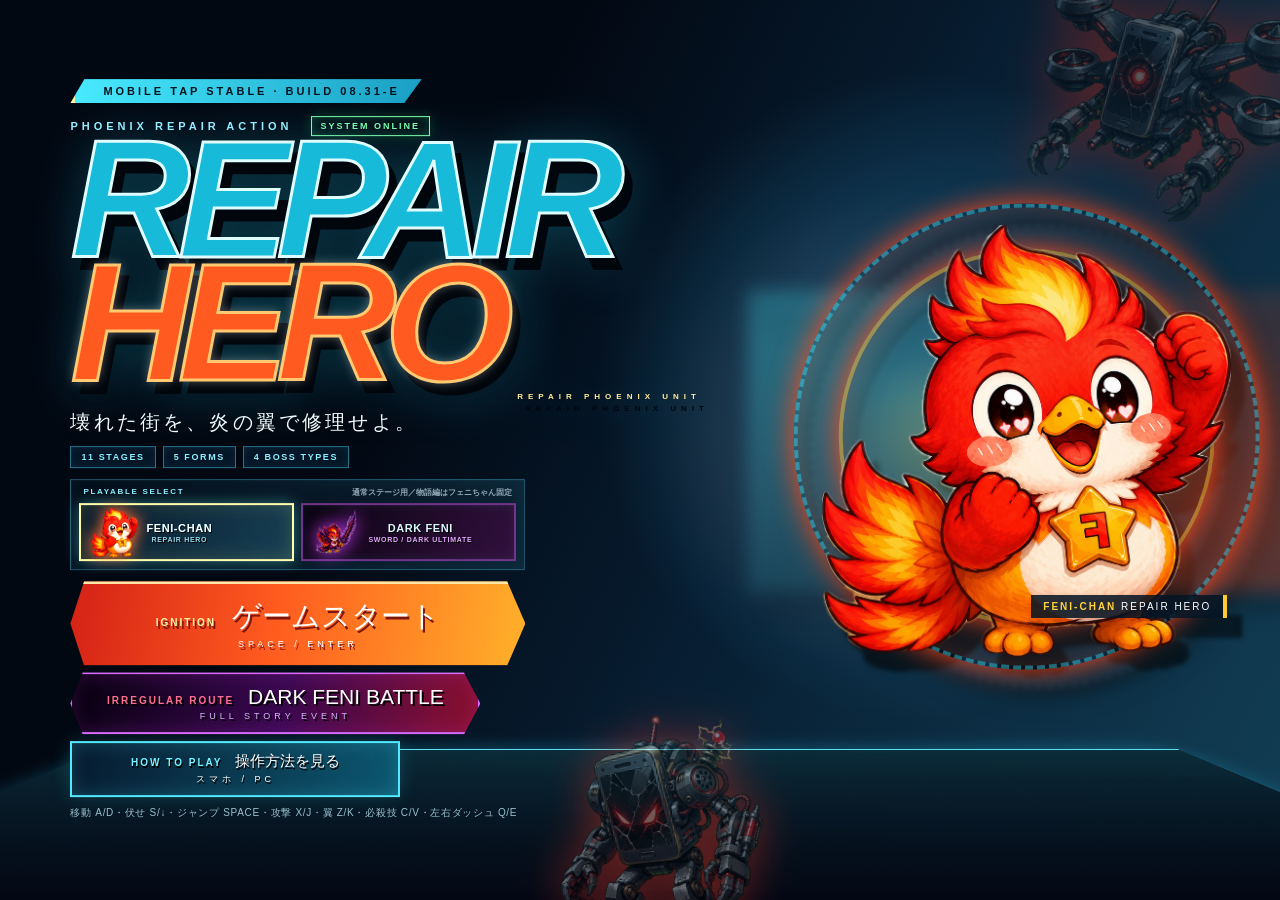
==== commit 57a9c930: "Fix mobile tap camera zoom" ====
--- a/index.html
+++ b/index.html
@@ -7,7 +7,7 @@
   <meta name="apple-mobile-web-app-capable" content="yes">
   <title>Repair Hero — スマホ修理商店街</title>
   <meta name="description" content="フェニちゃんがスマホ修理商店街を駆け抜ける2D横スクロールアクションゲーム">
-  <link rel="stylesheet" href="style.css?v=20260824d">
+  <link rel="stylesheet" href="style.css?v=20260831e">
 </head>
 <body>
   <main id="app">
@@ -33,7 +33,7 @@
       <div class="title-enemy title-enemy-left" aria-hidden="true"><img src="./enemy_phone_bot.png" alt="" decoding="async"></div>
       <div class="title-enemy title-enemy-right" aria-hidden="true"><img src="./enemy_battle_drone.png" alt="" decoding="async"></div>
       <div class="title-core">
-        <div class="title-badge">DARK FENI LIVING IDLE · BUILD 08.24-D</div>
+        <div class="title-badge">MOBILE TAP STABLE · BUILD 08.31-E</div>
         <p class="title-overline"><span>PHOENIX REPAIR ACTION</span><b>SYSTEM ONLINE</b></p>
         <h1><span>REPAIR</span><strong>HERO</strong></h1>
         <p class="title-tagline">壊れた街を、炎の翼で修理せよ。</p>
@@ -140,6 +140,6 @@
     </nav>
   </main>
   <script src="sound.js?v=20260824d"></script>
-  <script src="game.js?v=20260824d"></script>
+  <script src="game.js?v=20260831e"></script>
 </body>
 </html>
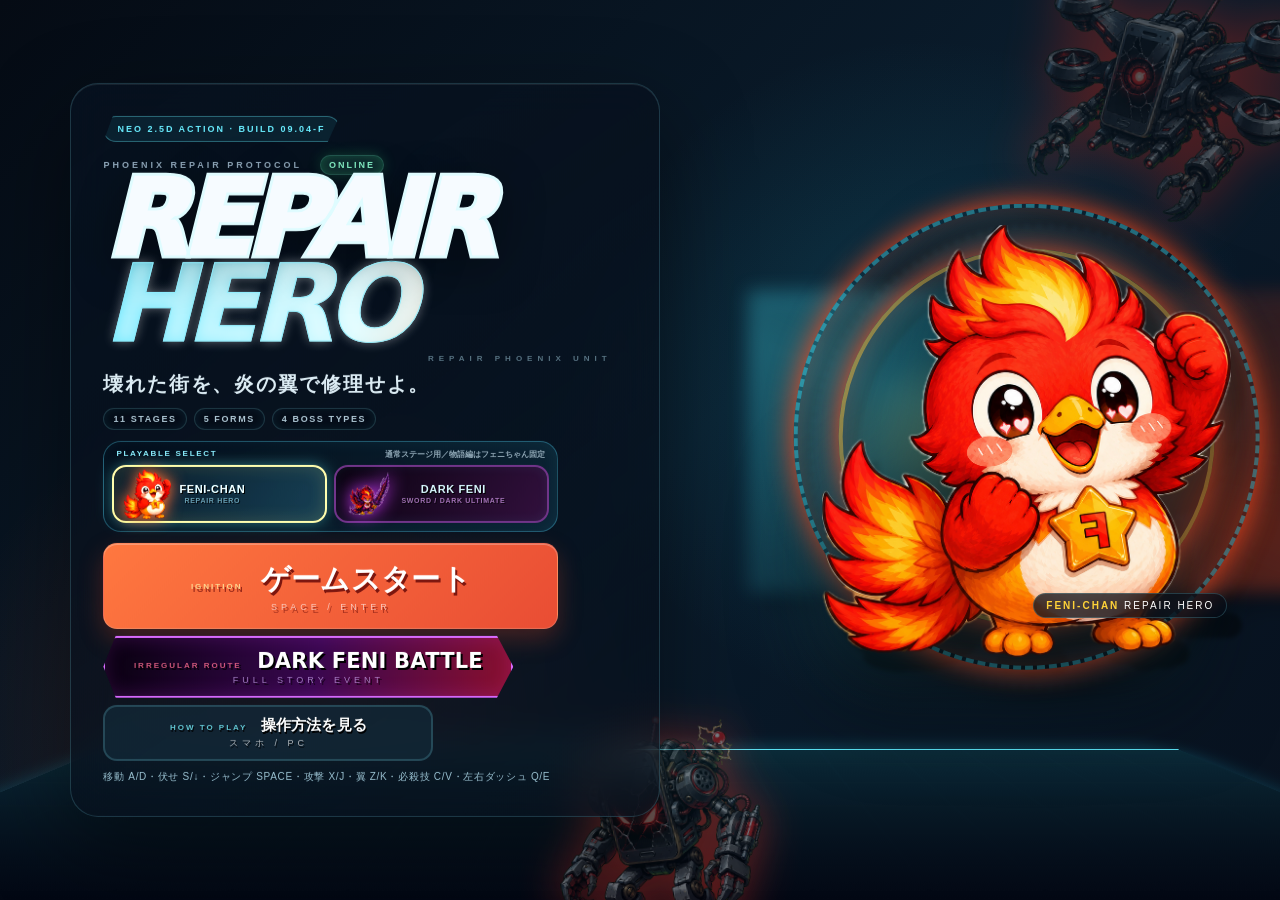
==== commit 771645f3: "Modernize Repair Hero presentation" ====
--- a/index.html
+++ b/index.html
@@ -3,11 +3,11 @@
 <head>
   <meta charset="utf-8">
   <meta name="viewport" content="width=device-width,initial-scale=1,maximum-scale=1,user-scalable=no,viewport-fit=cover">
-  <meta name="theme-color" content="#102b46">
+  <meta name="theme-color" content="#07111f">
   <meta name="apple-mobile-web-app-capable" content="yes">
   <title>Repair Hero — スマホ修理商店街</title>
   <meta name="description" content="フェニちゃんがスマホ修理商店街を駆け抜ける2D横スクロールアクションゲーム">
-  <link rel="stylesheet" href="style.css?v=20260831e">
+  <link rel="stylesheet" href="style.css?v=20260904f">
 </head>
 <body>
   <main id="app">
@@ -24,6 +24,11 @@
       <div id="oxygenHud" class="oxygen-hud hidden"><span>OXYGEN</span><meter id="oxygenGauge" min="0" max="100" value="100">100%</meter></div>
     </header>
     <aside id="bossHud" class="boss-hud hidden" aria-live="polite"><span>BOSS</span><b id="bossName">MEGA BUG TITAN</b><div class="boss-hp-track"><i id="bossHp"></i></div><small id="bossSpecialLabel">必殺技ゲージ</small><div class="boss-special-track"><i id="bossSpecial"></i></div><em id="goalLock">GOAL LOCKED</em></aside>
+    <aside id="missionHud" class="mission-hud hidden" aria-live="polite">
+      <span id="missionStage">STAGE 1-1</span><b id="missionName">スマホ修理商店街</b><small id="missionObjective">修復ポイントへ到達</small>
+      <div class="mission-progress"><i id="missionProgress"></i></div>
+    </aside>
+    <aside id="comboHud" class="combo-hud hidden" aria-live="polite"><span id="comboRank">C</span><b><i id="comboCount">02</i> HIT</b><small>REPAIR FLOW</small></aside>
     <aside id="darkHeartHud" class="dark-heart-hud hidden" aria-live="polite" aria-label="燃えるハート復活ストック">
       <span>REVIVE STOCK</span><b><i aria-hidden="true">🔥❤️</i> × <strong id="darkHeartCount">00</strong> / 15</b><em id="darkHeartMax" class="hidden">MAX</em>
     </aside>
@@ -33,8 +38,8 @@
       <div class="title-enemy title-enemy-left" aria-hidden="true"><img src="./enemy_phone_bot.png" alt="" decoding="async"></div>
       <div class="title-enemy title-enemy-right" aria-hidden="true"><img src="./enemy_battle_drone.png" alt="" decoding="async"></div>
       <div class="title-core">
-        <div class="title-badge">MOBILE TAP STABLE · BUILD 08.31-E</div>
-        <p class="title-overline"><span>PHOENIX REPAIR ACTION</span><b>SYSTEM ONLINE</b></p>
+        <div class="title-badge">NEO 2.5D ACTION · BUILD 09.04-F</div>
+        <p class="title-overline"><span>PHOENIX REPAIR PROTOCOL</span><b>ONLINE</b></p>
         <h1><span>REPAIR</span><strong>HERO</strong></h1>
         <p class="title-tagline">壊れた街を、炎の翼で修理せよ。</p>
         <div class="title-status" aria-label="ゲーム内容"><span>11 STAGES</span><span>5 FORMS</span><span>4 BOSS TYPES</span></div>
@@ -55,6 +60,10 @@
         <p class="help">移動 A/D・伏せ S/↓・ジャンプ SPACE・攻撃 X/J・翼 Z/K・必殺技 C/V・左右ダッシュ Q/E</p>
       </div>
       <div class="title-feni"><i aria-hidden="true"></i><img src="./feni.png" alt="主人公 フェニちゃん" decoding="async"><span><b>FENI-CHAN</b> REPAIR HERO</span></div>
+    </section>
+
+    <section id="stageIntro" class="stage-intro hidden" aria-live="polite">
+      <small id="stageIntroKicker">MISSION 01</small><strong id="stageIntroTitle">スマホ修理商店街</strong><span id="stageIntroObjective">修復ポイントへ到達</span>
     </section>
 
     <section id="controlsTutorial" class="tutorial-modal hidden" role="dialog" aria-modal="true" aria-labelledby="tutorialTitle">
@@ -140,6 +149,6 @@
     </nav>
   </main>
   <script src="sound.js?v=20260824d"></script>
-  <script src="game.js?v=20260831e"></script>
+  <script src="game.js?v=20260904f"></script>
 </body>
 </html>
--- a/style.css
+++ b/style.css
@@ -1,8 +1,9 @@
 :root{--orange:#ff5a1f;--yellow:#ffd338;--navy:#102b46;--glass:rgba(9,27,45,.88)}
 *{box-sizing:border-box;-webkit-tap-highlight-color:transparent}
-html,body{width:100%;height:100%;height:100dvh;margin:0;overflow:hidden;background:#102b46;color:#fff;font-family:"Arial Black","Noto Sans JP",sans-serif;touch-action:none;overscroll-behavior:none;user-select:none;-webkit-user-select:none;-webkit-touch-callout:none}
+html,body{width:100%;height:100%;height:100svh;margin:0;overflow:hidden;background:#102b46;color:#fff;font-family:"Arial Black","Noto Sans JP",sans-serif;touch-action:none;overscroll-behavior:none;user-select:none;-webkit-user-select:none;-webkit-touch-callout:none}
+#app,#game,.screen,.touch,.touch button{touch-action:none}
 button{border:0;color:inherit;font:inherit;cursor:pointer;touch-action:none}
-#app,#game{position:fixed;inset:0;width:100%;height:100%;height:100dvh}#game{display:block}.hidden{display:none!important}
+#app,#game{position:fixed;inset:0;width:100%;height:100%;height:100svh}#game{display:block}.hidden{display:none!important}
 .screen{position:fixed;z-index:20;inset:0;display:grid;place-content:center;text-align:center}
 .title{--title-cyan:#47eaff;--title-fire:#ff4d1f;display:block;overflow:hidden;isolation:isolate;text-align:left;background:radial-gradient(circle at 72% 44%,#1d658a99 0 9%,transparent 31%),radial-gradient(circle at 70% 48%,#ff4b1c42,transparent 24%),linear-gradient(118deg,#020812 0 33%,#071d31 58%,#123f56 100%)}
 .title:before{content:"";position:absolute;z-index:0;inset:0;background:linear-gradient(90deg,transparent 49.7%,#52eaff18 50%,transparent 50.3%),linear-gradient(0deg,transparent 49.7%,#52eaff12 50%,transparent 50.3%);background-size:82px 82px;transform:perspective(620px) rotateX(61deg) scale(1.45) translateY(33%);transform-origin:bottom;opacity:.55}
@@ -97,6 +98,44 @@
 
 @keyframes bossCutinPortrait{0%{opacity:0;transform:skew(8deg) translateX(-35%) scale(.78)}58%{opacity:1;transform:skew(8deg) translateX(3%) scale(1.14)}100%{opacity:1;transform:skew(8deg) scale(1.08)}}
 
+/* NEO 2.5D presentation layer — clean information hierarchy, cinematic depth,
+   and thumb-friendly controls without changing the established game systems. */
+:root{--neo-bg:#07111f;--neo-panel:rgba(7,17,31,.78);--neo-line:rgba(132,237,255,.32);--neo-cyan:#69edff;--neo-warm:#ff8a4c;--neo-text:#f5fbff;--neo-muted:#91a9bc}
+html,body{background:var(--neo-bg);font-family:Inter,"SF Pro Display","Noto Sans JP",system-ui,sans-serif;font-weight:600}
+button{font-family:inherit}
+
+.title{background:radial-gradient(circle at 72% 42%,rgba(29,170,196,.20),transparent 32%),radial-gradient(circle at 22% 82%,rgba(255,92,47,.17),transparent 28%),linear-gradient(135deg,#050b14 0%,#0a1c2c 52%,#08111e 100%)}
+.title:before{content:"";position:absolute;inset:0;background:linear-gradient(90deg,transparent 49.8%,rgba(116,233,255,.08) 50%,transparent 50.2%),linear-gradient(rgba(116,233,255,.04) 1px,transparent 1px);background-size:100% 100%,100% 48px;mask-image:linear-gradient(to bottom,transparent,#000 32%,#000);pointer-events:none}
+.title-core{width:min(590px,48vw);padding:clamp(18px,2.5vw,34px);border:1px solid rgba(132,237,255,.18);border-radius:28px;background:linear-gradient(145deg,rgba(7,18,32,.82),rgba(7,14,25,.58));box-shadow:0 32px 90px rgba(0,0,0,.42),inset 0 1px rgba(255,255,255,.08);backdrop-filter:blur(18px);text-align:left}
+.title-badge{display:inline-flex;border:1px solid rgba(105,237,255,.35);border-radius:999px;background:rgba(29,95,113,.22);padding:7px 13px;color:var(--neo-cyan);font-size:9px;font-weight:800;letter-spacing:2px;box-shadow:none}
+.title-overline{color:var(--neo-muted);font-size:9px;letter-spacing:3px}.title-overline b{border-radius:999px;background:#64f0bb18;border:1px solid #64f0bb42;color:#88f8cc;padding:4px 8px}
+.title h1{margin:3px 0 0;font-family:Inter,"SF Pro Display",system-ui,sans-serif;font-size:clamp(62px,8.4vw,120px);font-weight:950;line-height:.78;letter-spacing:-.075em;filter:none;text-shadow:0 12px 45px rgba(0,0,0,.45)}
+.title h1 span{color:#f6fbff}.title h1 strong{color:transparent;-webkit-text-stroke:1px rgba(141,238,255,.9);background:linear-gradient(110deg,#61e7ff,#d4fbff 50%,#ff9660);-webkit-background-clip:text;background-clip:text}
+.title h1:after{color:rgba(154,194,211,.55);letter-spacing:5px}
+.title-tagline{color:#dcecf4;font-weight:600;letter-spacing:.09em;text-shadow:none}.title-status{gap:7px}.title-status span{border:1px solid rgba(132,237,255,.19);border-radius:999px;background:rgba(4,11,20,.52);color:#acc5d2;padding:5px 9px;font-weight:700}
+.character-select{border:0;border-radius:18px;background:rgba(3,10,18,.38);box-shadow:inset 0 0 0 1px rgba(132,237,255,.12);padding:10px}.character-select>p{color:#9cb4c3}.character-card{min-height:58px;border:1px solid rgba(132,237,255,.16);border-radius:14px;background:rgba(20,40,55,.62);clip-path:none;box-shadow:none;transition:transform .18s ease,border-color .18s ease,background .18s ease}.character-card:hover{transform:translateY(-2px)}.character-card.selected{border-color:var(--neo-cyan);background:linear-gradient(135deg,rgba(40,133,153,.54),rgba(15,47,65,.76));box-shadow:0 0 0 1px rgba(105,237,255,.18),0 12px 25px rgba(0,0,0,.22)}.character-card.dark.selected{border-color:#e05fff;background:linear-gradient(135deg,rgba(102,29,128,.58),rgba(40,13,59,.78))}
+.title button,.result button,.tutorial-card>button{border:1px solid rgba(255,255,255,.16);border-radius:14px;clip-path:none;background:linear-gradient(135deg,#ff7840,#e94d34);box-shadow:0 10px 25px rgba(218,67,35,.28),inset 0 1px rgba(255,255,255,.28);font-weight:850;letter-spacing:.01em;transition:transform .17s ease,filter .17s ease}.title button:hover,.result button:hover,.tutorial-card>button:hover{transform:translateY(-2px);filter:brightness(1.08)}.title button i{font-size:8px;letter-spacing:2px;opacity:.78}.title button small{opacity:.66}.title .dark-feni-start{background:linear-gradient(135deg,#7d36c9,#ce315d);box-shadow:0 10px 25px rgba(132,34,176,.25)}.title .tutorial-open{border-color:rgba(132,237,255,.18);background:rgba(18,42,58,.72);box-shadow:none}
+.title-feni img{filter:drop-shadow(0 30px 45px rgba(0,0,0,.55)) drop-shadow(0 0 28px rgba(78,224,255,.18))}.title-feni span{border-radius:999px;background:rgba(5,13,24,.72);border:1px solid rgba(132,237,255,.2);clip-path:none;backdrop-filter:blur(8px)}
+
+.hud{gap:7px;top:max(12px,env(safe-area-inset-top));left:max(12px,env(safe-area-inset-left));right:auto;padding:6px;border:1px solid var(--neo-line);border-radius:17px;background:var(--neo-panel);box-shadow:0 14px 38px rgba(0,0,0,.28);backdrop-filter:blur(14px)}
+.hud>div{min-width:68px;border:0!important;border-right:1px solid rgba(140,221,239,.12)!important;background:none!important;padding:4px 10px!important;box-shadow:none!important}.hud>div:last-child{border-right:0!important}.hud span{color:var(--neo-muted);font-size:7px;font-weight:800;letter-spacing:1.2px}.hud b{font-family:Inter,"SF Pro Display",system-ui,sans-serif;font-size:15px;font-weight:850}.hud .hp b{color:#ff6a72;text-shadow:0 0 13px rgba(255,67,82,.45)}
+.hud meter{height:8px;border:0;border-radius:999px;overflow:hidden}.pause{top:max(14px,env(safe-area-inset-top));right:max(14px,env(safe-area-inset-right));width:40px;height:40px;border:1px solid var(--neo-line);border-radius:12px;background:var(--neo-panel);box-shadow:0 12px 28px rgba(0,0,0,.25);backdrop-filter:blur(12px)}
+.boss-hud{top:max(82px,calc(env(safe-area-inset-top) + 70px));width:min(720px,70vw);padding:10px 16px 12px;border:1px solid rgba(255,108,99,.28);border-radius:18px;background:rgba(16,8,18,.76);box-shadow:0 18px 45px rgba(0,0,0,.28);backdrop-filter:blur(14px);text-shadow:none}.boss-hud span{color:#ff9380;font-size:8px;letter-spacing:4px}.boss-hud b{font-weight:850}.boss-hud .boss-hp-track,.boss-hud .boss-special-track{border:0;border-radius:999px;height:10px;background:rgba(0,0,0,.45);box-shadow:inset 0 1px 4px #000}.boss-hud .boss-special-track{height:5px}.boss-hud i{border-radius:999px}.boss-hud em{border-radius:999px;font-family:inherit;font-size:9px;background:#d83449}
+
+.mission-hud{position:fixed;z-index:8;left:max(14px,env(safe-area-inset-left));top:max(91px,calc(env(safe-area-inset-top) + 79px));width:min(290px,32vw);padding:10px 13px;border:1px solid var(--neo-line);border-radius:15px;background:rgba(6,16,29,.70);box-shadow:0 16px 38px rgba(0,0,0,.24);backdrop-filter:blur(12px);pointer-events:none}.mission-hud span,.mission-hud small{display:block;color:var(--neo-muted);font-size:8px;font-weight:750;letter-spacing:1.4px}.mission-hud b{display:block;margin:2px 0;font-size:13px;white-space:nowrap;overflow:hidden;text-overflow:ellipsis}.mission-progress{height:3px;margin-top:7px;border-radius:99px;background:rgba(255,255,255,.1);overflow:hidden}.mission-progress i{display:block;width:0;height:100%;border-radius:inherit;background:linear-gradient(90deg,var(--neo-cyan),#fff0b0);box-shadow:0 0 12px var(--neo-cyan);transition:width .18s linear}
+.combo-hud{position:fixed;z-index:9;right:max(18px,env(safe-area-inset-right));top:26%;display:grid;grid-template-columns:auto auto;align-items:center;gap:0 8px;color:#e9fbff;text-align:right;pointer-events:none;filter:drop-shadow(0 7px 18px #0008);animation:neoComboIn .16s ease-out}.combo-hud>span{grid-row:1/3;font-size:clamp(38px,5vw,68px);font-weight:950;line-height:.8;color:var(--neo-cyan)}.combo-hud b{font-size:clamp(16px,2vw,25px);font-weight:900}.combo-hud b i{font-style:normal}.combo-hud small{color:var(--neo-muted);font-size:8px;letter-spacing:2px}.combo-hud.rank-b>span{color:#8cffb6}.combo-hud.rank-a>span{color:#ffe675}.combo-hud.rank-s>span{color:#ff735c;text-shadow:0 0 22px rgba(255,65,57,.72)}
+.stage-intro{position:fixed;z-index:12;top:34%;left:0;width:min(760px,82vw);padding:17px max(28px,7vw);border-block:1px solid rgba(132,237,255,.25);background:linear-gradient(90deg,rgba(4,12,22,.92),rgba(7,24,39,.78) 72%,transparent);pointer-events:none;opacity:0;transform:translateX(-7%)}.stage-intro.play{animation:neoMission 2.6s cubic-bezier(.22,.8,.25,1) both}.stage-intro small,.stage-intro span,.stage-intro strong{display:block}.stage-intro small{color:var(--neo-cyan);font-size:10px;letter-spacing:4px}.stage-intro strong{margin:3px 0;font-size:clamp(27px,4vw,52px);font-weight:900;letter-spacing:-.035em}.stage-intro span{color:#b9ced9;font-size:12px;letter-spacing:.08em}
+
+.touch button{border:1px solid rgba(194,247,255,.45);border-radius:50%;background:rgba(14,42,60,.74);box-shadow:inset 0 1px rgba(255,255,255,.14),0 12px 30px rgba(0,0,0,.24);backdrop-filter:blur(10px);font-family:inherit}.touch button small{color:#d6e9f1;font-weight:700;text-shadow:none}.touch .dash{background:rgba(184,118,25,.78)}.touch .jump{background:linear-gradient(145deg,rgba(255,102,57,.92),rgba(211,55,42,.9))}.touch .attack.sword-ready{background:linear-gradient(145deg,rgba(93,38,121,.9),rgba(207,56,64,.88))}.touch button.pressed{transform:scale(.9);box-shadow:inset 0 0 24px rgba(255,255,255,.24),0 4px 12px rgba(0,0,0,.28)}
+.result{background:rgba(2,7,14,.76);backdrop-filter:blur(16px)}.result>div,.tutorial-card{border:1px solid var(--neo-line);border-radius:26px;background:linear-gradient(145deg,rgba(14,38,54,.94),rgba(5,14,25,.96));box-shadow:0 30px 90px rgba(0,0,0,.48),inset 0 1px rgba(255,255,255,.08)}.result h2{font-weight:900;letter-spacing:-.04em}.result .secondary{border:1px solid rgba(132,237,255,.16);background:rgba(24,54,72,.72);box-shadow:none}
+
+@keyframes neoMission{0%{opacity:0;transform:translateX(-8%)}12%,73%{opacity:1;transform:translateX(0)}100%{opacity:0;transform:translateX(3%)}}
+@keyframes neoComboIn{from{opacity:0;transform:translateX(15px) scale(.9)}to{opacity:1;transform:none}}
+@media(max-width:720px){.title-core{padding:16px;border-radius:22px;background:linear-gradient(145deg,rgba(7,18,32,.88),rgba(7,14,25,.65))}.hud{right:max(52px,env(safe-area-inset-right));border-radius:13px;padding:3px}.hud>div{padding:3px 5px!important}.mission-hud{top:max(102px,calc(env(safe-area-inset-top) + 94px));width:min(225px,58vw);padding:7px 10px}.mission-hud b{font-size:11px}.combo-hud{top:30%;right:max(9px,env(safe-area-inset-right))}.combo-hud>span{font-size:38px}.combo-hud b{font-size:14px}.boss-hud{width:88vw;border-radius:14px}.stage-intro{top:32%;width:92vw;padding:13px 7vw}.stage-intro strong{font-size:clamp(25px,7vw,38px)}}
+@media(orientation:portrait){.title-core{left:5%;width:90%;text-align:center}.title-badge{margin:auto}.hud{display:grid;grid-template-columns:repeat(4,minmax(0,1fr))}.mission-hud{top:max(107px,calc(env(safe-area-inset-top) + 99px))}.boss-hud+.mission-hud:not(.hidden){top:max(177px,calc(env(safe-area-inset-top) + 169px))}}
+@media(max-height:520px){.title-core{padding:11px 17px;border-radius:18px}.mission-hud{top:max(66px,calc(env(safe-area-inset-top) + 58px));width:240px}.boss-hud{top:max(55px,calc(env(safe-area-inset-top) + 48px));padding:6px 12px}.stage-intro{top:31%;padding-block:10px}}
+body.touch-device .title-core,body.touch-device .hud,body.touch-device .mission-hud,body.touch-device .boss-hud,body.touch-device .touch button{backdrop-filter:none}
+
 @media(orientation:portrait){
   .ultimate-cutin.boss .ultimate-cutin-panel{width:100vw;height:100dvh;max-height:none;flex-direction:column;justify-content:center;gap:0;padding:5dvh 3vw 4dvh}
   .ultimate-cutin.boss .ultimate-cutin-image{width:94vw;height:58dvh;max-height:none;transform:skew(8deg) scale(1.02);object-fit:contain}
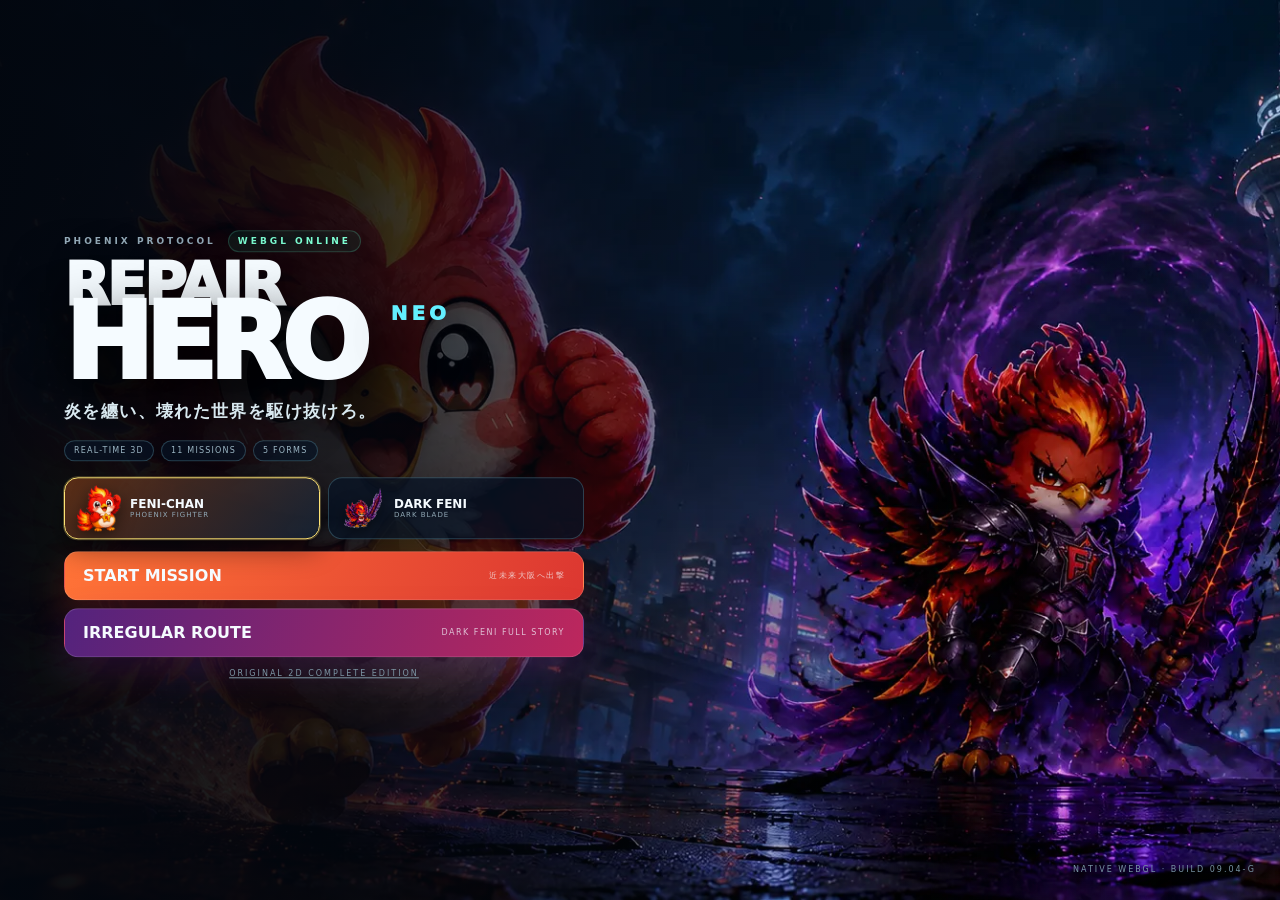
==== commit 5ce4cca4: "Rebuild Repair Hero as native WebGL 3D" ====
--- a/index.html
+++ b/index.html
@@ -1,154 +1,9 @@
 <!doctype html>
-<html lang="ja">
-<head>
-  <meta charset="utf-8">
-  <meta name="viewport" content="width=device-width,initial-scale=1,maximum-scale=1,user-scalable=no,viewport-fit=cover">
-  <meta name="theme-color" content="#07111f">
-  <meta name="apple-mobile-web-app-capable" content="yes">
-  <title>Repair Hero — スマホ修理商店街</title>
-  <meta name="description" content="フェニちゃんがスマホ修理商店街を駆け抜ける2D横スクロールアクションゲーム">
-  <link rel="stylesheet" href="style.css?v=20260904f">
-</head>
-<body>
-  <main id="app">
-    <canvas id="game" aria-label="Repair Hero ゲーム画面"></canvas>
-
-    <header id="hud" class="hud hidden" aria-label="ゲーム情報">
-      <div id="characterHud" class="character-hud"><span>PLAYER</span><b id="characterName">FENI-CHAN</b></div>
-      <div class="hp"><span>HP</span><b id="hearts">♥ ♥ ♥</b></div>
-      <div><span>COIN</span><b>● <i id="coins">00</i></b></div>
-      <div><span>SCORE</span><b id="score">000000</b></div>
-      <div><span>TIME</span><b id="timer">120</b></div>
-      <div class="dash-meter"><span>DASH STAMINA</span><meter id="dashGauge" min="0" max="100" value="100">100%</meter></div>
-      <div id="modeHud" class="mode-hud hidden"><span>ACTIVE TRANSFORM</span><b id="modeTimer">NORMAL</b><em id="shieldCount" class="shield-count hidden">SHIELD ×5</em><em id="specialStatus" class="special-status">ULTIMATE READY</em></div>
-      <div id="oxygenHud" class="oxygen-hud hidden"><span>OXYGEN</span><meter id="oxygenGauge" min="0" max="100" value="100">100%</meter></div>
-    </header>
-    <aside id="bossHud" class="boss-hud hidden" aria-live="polite"><span>BOSS</span><b id="bossName">MEGA BUG TITAN</b><div class="boss-hp-track"><i id="bossHp"></i></div><small id="bossSpecialLabel">必殺技ゲージ</small><div class="boss-special-track"><i id="bossSpecial"></i></div><em id="goalLock">GOAL LOCKED</em></aside>
-    <aside id="missionHud" class="mission-hud hidden" aria-live="polite">
-      <span id="missionStage">STAGE 1-1</span><b id="missionName">スマホ修理商店街</b><small id="missionObjective">修復ポイントへ到達</small>
-      <div class="mission-progress"><i id="missionProgress"></i></div>
-    </aside>
-    <aside id="comboHud" class="combo-hud hidden" aria-live="polite"><span id="comboRank">C</span><b><i id="comboCount">02</i> HIT</b><small>REPAIR FLOW</small></aside>
-    <aside id="darkHeartHud" class="dark-heart-hud hidden" aria-live="polite" aria-label="燃えるハート復活ストック">
-      <span>REVIVE STOCK</span><b><i aria-hidden="true">🔥❤️</i> × <strong id="darkHeartCount">00</strong> / 15</b><em id="darkHeartMax" class="hidden">MAX</em>
-    </aside>
-
-    <section id="title" class="screen title">
-      <div class="title-scan" aria-hidden="true"></div>
-      <div class="title-enemy title-enemy-left" aria-hidden="true"><img src="./enemy_phone_bot.png" alt="" decoding="async"></div>
-      <div class="title-enemy title-enemy-right" aria-hidden="true"><img src="./enemy_battle_drone.png" alt="" decoding="async"></div>
-      <div class="title-core">
-        <div class="title-badge">NEO 2.5D ACTION · BUILD 09.04-F</div>
-        <p class="title-overline"><span>PHOENIX REPAIR PROTOCOL</span><b>ONLINE</b></p>
-        <h1><span>REPAIR</span><strong>HERO</strong></h1>
-        <p class="title-tagline">壊れた街を、炎の翼で修理せよ。</p>
-        <div class="title-status" aria-label="ゲーム内容"><span>11 STAGES</span><span>5 FORMS</span><span>4 BOSS TYPES</span></div>
-        <section id="characterSelect" class="character-select" aria-label="プレイアブルキャラクター選択">
-          <p><b>PLAYABLE SELECT</b><span>通常ステージ用／物語編はフェニちゃん固定</span></p>
-          <div>
-            <button id="selectFeni" class="character-card selected" data-character="feni" aria-pressed="true">
-              <img src="./feni.png" alt="" decoding="async"><span><b>FENI-CHAN</b><small>REPAIR HERO</small></span>
-            </button>
-            <button id="selectDarkFeni" class="character-card dark" data-character="darkFeni" aria-pressed="false">
-              <img src="./assets/dark-feni/dark_feni_playable_icon.webp" alt="" decoding="async"><span><b>DARK FENI</b><small>SWORD / DARK ULTIMATE</small></span>
-            </button>
-          </div>
-        </section>
-        <button id="start"><i>IGNITION</i> ゲームスタート <small>SPACE / ENTER</small></button>
-        <button id="darkFeniStart" class="dark-feni-start"><i>IRREGULAR ROUTE</i> DARK FENI BATTLE <small>FULL STORY EVENT</small></button>
-        <button id="tutorialOpen" class="tutorial-open"><i>HOW TO PLAY</i> 操作方法を見る <small>スマホ / PC</small></button>
-        <p class="help">移動 A/D・伏せ S/↓・ジャンプ SPACE・攻撃 X/J・翼 Z/K・必殺技 C/V・左右ダッシュ Q/E</p>
-      </div>
-      <div class="title-feni"><i aria-hidden="true"></i><img src="./feni.png" alt="主人公 フェニちゃん" decoding="async"><span><b>FENI-CHAN</b> REPAIR HERO</span></div>
-    </section>
-
-    <section id="stageIntro" class="stage-intro hidden" aria-live="polite">
-      <small id="stageIntroKicker">MISSION 01</small><strong id="stageIntroTitle">スマホ修理商店街</strong><span id="stageIntroObjective">修復ポイントへ到達</span>
-    </section>
-
-    <section id="controlsTutorial" class="tutorial-modal hidden" role="dialog" aria-modal="true" aria-labelledby="tutorialTitle">
-      <div class="tutorial-card">
-        <p class="tutorial-kicker">REPAIR HERO // CONTROL GUIDE</p>
-        <h2 id="tutorialTitle">操作方法</h2>
-        <div class="tutorial-grid">
-          <article><h3>📱 スマホ</h3><p><b>◀ / ▶</b> 左右移動</p><p><b>⚡← / →⚡</b> 左右ダッシュ</p><p><b>⬆</b> ジャンプ（フェニちゃん2段／ダークフェニ3段）</p><p><b>⚔ / 👊</b> 剣攻撃・ラッシュ</p><p><b>🪽</b> 翼攻撃　<b>💥</b> 必殺技</p><p><b>▼</b> しゃがむ・足場を降りる・潜る</p></article>
-          <article><h3>⌨️ PC</h3><p><b>A / D・← / →</b> 左右移動</p><p><b>Q / E</b> 左右ダッシュ</p><p><b>SPACE</b> ジャンプ（フェニちゃん2段／ダークフェニ3段）</p><p><b>X / J</b> 剣・パンチ</p><p><b>Z / K</b> 翼攻撃　<b>C / V</b> 必殺技</p><p><b>S / ↓</b> しゃがむ・足場を降りる</p></article>
-        </div>
-        <p class="tutorial-tip">TIP：敵弾は剣・翼・パンチで相殺できます。紫のワープゲートはボーナスステージへ、ジャングルのツタは▲でつかめます。</p>
-        <button id="tutorialClose">わかった！</button>
-      </div>
-    </section>
-
-    <section id="result" class="screen result hidden">
-      <div>
-        <p id="resultKicker">STAGE CLEAR!</p>
-        <canvas id="resultFeni" class="result-feni" width="256" height="256" role="img" aria-label="ゴールポーズのフェニちゃん"></canvas>
-        <h2 id="resultTitle">修理完了！</h2>
-        <p id="resultStats"></p>
-        <button id="next">NEXT</button>
-        <button id="retry" class="secondary">RETRY</button>
-        <button id="titleBack" class="secondary">TITLE</button>
-      </div>
-    </section>
-
-    <div id="notice" class="notice" aria-live="polite">
-      <canvas id="noticePortrait" class="notice-portrait" width="256" height="256" aria-hidden="true"></canvas>
-      <span id="noticeText"></span>
-    </div>
-    <section id="irregularChoice" class="irregular-choice hidden" aria-label="IRREGULARルート選択">
-      <div class="irregular-noise" aria-hidden="true"></div>
-      <p>IRREGULAR</p>
-      <button id="tryDarkFeni">Try…？</button>
-    </section>
-    <section id="storyCinematic" class="story-cinematic hidden" aria-hidden="true">
-      <i class="story-cinematic-flame story-cinematic-flame-a"></i>
-      <i class="story-cinematic-flame story-cinematic-flame-b"></i>
-      <div class="story-cinematic-frame">
-        <canvas id="storyPortrait" width="768" height="768" role="img" aria-label="会話中のキャラクター顔アップ"></canvas>
-        <div class="story-cinematic-id"><small id="storyCinematicSpeaker">ダークフェニ</small><strong id="storyCinematicMood">SILENT ENCOUNTER</strong></div>
-      </div>
-    </section>
-    <section id="storyDialogue" class="story-dialogue hidden" role="dialog" aria-live="assertive" aria-label="ストーリー会話">
-      <div class="story-dialogue-card">
-        <small id="storySpeaker">DARK FENI</small>
-        <p id="storyLine"></p>
-        <button id="storyTap" aria-label="次のセリフへ進む">TAP <i>▶</i></button>
-      </div>
-    </section>
-    <div id="storyBanner" class="story-banner hidden" aria-live="assertive"><span>BATTLE START</span></div>
-    <div id="storyFx" class="story-fx hidden" aria-hidden="true"><i></i><b></b><span></span></div>
-    <div id="ultimateCutin" class="ultimate-cutin hidden" aria-live="assertive" aria-label="必殺技カットイン">
-      <i class="cutin-slash cutin-slash-a" aria-hidden="true"></i>
-      <i class="cutin-slash cutin-slash-b" aria-hidden="true"></i>
-      <div class="ultimate-cutin-panel">
-        <span id="ultimateCutinHeader">LIMIT BREAK // PHOENIX DRIVE</span>
-        <canvas id="ultimateCutinPortrait" width="384" height="384" aria-hidden="true"></canvas>
-        <img id="ultimateCutinImage" class="ultimate-cutin-image hidden" alt="" decoding="async">
-        <div class="ultimate-cutin-copy"><small id="ultimateCutinMode">NORMAL MODE</small><strong id="ultimateCutinName">FIRE FEATHER STORM</strong><q id="ultimateCutinQuote" class="hidden"></q><em>EXECUTE</em></div>
-      </div>
-      <b class="cutin-impact" aria-hidden="true">ULTIMATE</b>
-    </div>
-    <div id="transformFlash" class="transform-flash" aria-hidden="true"></div>
-    <button id="pause" class="pause hidden" aria-label="一時停止">Ⅱ</button>
-
-    <nav id="touch" class="touch hidden" aria-label="タッチ操作">
-      <div class="move-pad">
-        <button data-input="dashLeft" class="dash" aria-label="左へダッシュ"><b>⚡←</b><small>左ダッシュ</small></button>
-        <button data-input="dashRight" class="dash" aria-label="右へダッシュ"><b>→⚡</b><small>右ダッシュ</small></button>
-        <button data-input="left" aria-label="左へ移動"><b>◀</b><small>ひだり</small></button>
-        <button data-input="right" aria-label="右へ移動"><b>▶</b><small>みぎ</small></button>
-        <button data-input="up" class="vertical-only direction-up" aria-label="上へ移動・ツタを登る"><b>▲</b><small>うえ／登る</small></button>
-        <button data-input="down" class="drop-control direction-down" aria-label="伏せる・足場を降りる・下へ潜る"><b>▼</b><small>しゃがむ<br>降りる／潜る</small></button>
-      </div>
-      <div class="action-pad">
-        <button id="specialAttack" data-input="special" class="special-control" aria-label="必殺技"><b>💥</b><small>ひっさつ</small></button>
-        <button id="wingAttack" data-input="wing" class="wing-control" aria-label="翼を飛ばす攻撃"><b>🪽</b><small>つばさ攻撃</small></button>
-        <button id="attack" data-input="attack" class="attack hidden"><b>⚔</b><small>剣攻撃</small></button>
-        <button data-input="jump" class="jump"><b>⬆</b><small>ジャンプ</small></button>
-      </div>
-    </nav>
-  </main>
-  <script src="sound.js?v=20260824d"></script>
-  <script src="game.js?v=20260904f"></script>
-</body>
-</html>
+<html lang="ja"><head><meta charset="utf-8"><meta name="viewport" content="width=device-width,initial-scale=1,maximum-scale=1,user-scalable=no,viewport-fit=cover"><meta name="theme-color" content="#030712"><meta name="apple-mobile-web-app-capable" content="yes"><title>Repair Hero NEO — 3D Phoenix Action</title><meta name="description" content="フェニちゃんが近未来大阪を駆け抜ける3Dアクションゲーム"><link rel="stylesheet" href="neo3d.css?v=20260904g"></head>
+<body><main id="app"><canvas id="neoCanvas" aria-label="Repair Hero NEO 3Dゲーム画面"></canvas><div class="grade" aria-hidden="true"></div>
+<section id="title" class="title-screen"><div class="key-art" aria-hidden="true"></div><div class="title-copy"><p class="eyebrow"><span>PHOENIX PROTOCOL</span><i>WEBGL ONLINE</i></p><h1><small>REPAIR</small>HERO <em>NEO</em></h1><p class="lead">炎を纏い、壊れた世界を駆け抜けろ。</p><div class="spec"><span>REAL-TIME 3D</span><span>11 MISSIONS</span><span>5 FORMS</span></div><div class="character-select" role="group" aria-label="キャラクター選択"><button id="chooseFeni" class="selected"><img src="feni.png" alt=""><span><b>FENI-CHAN</b><small>PHOENIX FIGHTER</small></span></button><button id="chooseDark"><img src="assets/dark-feni/dark_feni_playable_icon.webp" alt=""><span><b>DARK FENI</b><small>DARK BLADE</small></span></button></div><button id="startGame" class="primary"><span>START MISSION</span><small>近未来大阪へ出撃</small></button><button id="darkRoute" class="dark-route"><span>IRREGULAR ROUTE</span><small>DARK FENI FULL STORY</small></button><a class="legacy" href="legacy.html">ORIGINAL 2D COMPLETE EDITION</a></div><p class="build">NATIVE WEBGL · BUILD 09.04-G</p></section>
+<header id="hud" class="hud hidden"><div class="mission"><small id="stageId">MISSION 01</small><b id="stageName">NEO 道頓堀</b><span id="objective">修復コアへ到達</span></div><div class="bars"><label>VITAL <i><b id="hpBar"></b></i><em id="hpText">100</em></label><label>DRIVE <i><b id="driveBar"></b></i><em id="driveText">100</em></label></div><div class="form"><small>ACTIVE FORM</small><b id="formName">PHOENIX</b></div><div class="score"><small>SCORE</small><b id="score">000000</b></div></header>
+<aside id="bossHud" class="boss hidden"><small>THREAT DETECTED</small><b id="bossName">MEGA BUG TITAN</b><i><span id="bossBar"></span></i></aside><aside id="combo" class="combo hidden"><strong id="rank">C</strong><div><b><span id="hits">02</span> HIT</b><small>PHOENIX FLOW</small></div></aside><div id="reticle" class="reticle hidden" aria-hidden="true"><i></i></div>
+<section id="missionIntro" class="mission-intro hidden"><small id="introId">MISSION 01</small><h2 id="introName">NEO 道頓堀</h2><p id="introObjective">修復コアへ到達</p></section><section id="dialogue" class="dialogue hidden"><small id="speaker">DARK FENI</small><p id="line">ここまで来たか…</p><button id="nextLine">NEXT</button></section><section id="result" class="result hidden"><small id="resultKicker">MISSION COMPLETE</small><h2 id="resultTitle">AREA RESTORED</h2><p id="resultStats"></p><button id="nextStage">NEXT MISSION</button><button id="retry">RETRY</button><button id="backTitle">TITLE</button></section><div id="flash" class="flash" aria-hidden="true"></div>
+<nav id="touch" class="touch hidden" aria-label="タッチ操作"><div class="move"><button data-key="left" aria-label="左移動">◀</button><button data-key="forward" aria-label="前進">▲</button><button data-key="right" aria-label="右移動">▶</button><button data-key="back" aria-label="後退">▼</button></div><div class="actions"><button data-key="dodge" class="dodge"><b>↯</b><small>DODGE</small></button><button data-key="attack" class="attack"><b>⚔</b><small>ATTACK</small></button><button data-key="jump" class="jump"><b>↑</b><small>JUMP</small></button><button data-key="special" class="special"><b>✦</b><small>BURST</small></button></div></nav><button id="pause" class="pause hidden" aria-label="ポーズ">Ⅱ</button></main>
+<script src="sound.js?v=20260824d"></script><script src="neo3d.js?v=20260904g"></script></body></html>
--- a/neo3d.css
+++ b/neo3d.css
@@ -0,0 +1,9 @@
+:root{--cyan:#63efff;--orange:#ff6b32;--violet:#b14cff;--ink:#030712;--glass:rgba(5,12,24,.72);--line:rgba(151,235,255,.22)}
+*{box-sizing:border-box;-webkit-tap-highlight-color:transparent}html,body{width:100%;height:100%;margin:0;overflow:hidden;background:var(--ink);color:#f5fbff;font-family:Inter,"SF Pro Display","Noto Sans JP",system-ui,sans-serif;touch-action:none;user-select:none}button{font:inherit;color:inherit;border:0;cursor:pointer}#app,#neoCanvas,.grade{position:fixed;inset:0;width:100%;height:100%}#neoCanvas{display:block;background:#020612}.hidden{display:none!important}.grade{pointer-events:none;background:radial-gradient(circle at 50% 42%,transparent 35%,rgba(0,2,8,.5) 100%),linear-gradient(180deg,rgba(3,13,26,.05),rgba(2,4,10,.26));box-shadow:inset 0 0 130px #0008;z-index:2}
+.title-screen{position:fixed;z-index:20;inset:0;overflow:hidden;background:#030813}.key-art{position:absolute;inset:0;background:linear-gradient(90deg,rgba(2,7,15,.98) 0%,rgba(2,7,15,.84) 28%,rgba(2,7,15,.12) 66%,rgba(2,7,15,.04)),url("assets/neo3d/repair_hero_key_visual.webp") center/cover no-repeat;animation:keyIn 1.5s cubic-bezier(.2,.8,.2,1) both}.title-screen:after{content:"";position:absolute;inset:0;pointer-events:none;background:linear-gradient(90deg,transparent 49.9%,#63efff13 50%,transparent 50.1%),linear-gradient(0deg,transparent 49.7%,#63efff0b 50%,transparent 50.3%);background-size:92px 92px;mask-image:linear-gradient(to top,#000,transparent 70%)}.title-copy{position:absolute;z-index:2;left:max(5vw,env(safe-area-inset-left));top:50%;width:min(520px,44vw);transform:translateY(-50%)}.eyebrow{display:flex;gap:12px;align-items:center;color:#98afbd;font-size:9px;font-weight:800;letter-spacing:3px}.eyebrow i{padding:5px 9px;border:1px solid #67f0c633;border-radius:999px;color:#7effd4;background:#1d7e6322;font-style:normal}.title-copy h1{margin:12px 0 4px;font-size:clamp(64px,8.2vw,126px);line-height:.72;letter-spacing:-.075em;font-weight:950;text-shadow:0 25px 60px #000}.title-copy h1 small{display:block;font-size:.56em;letter-spacing:-.05em}.title-copy h1 em{font-size:.19em;letter-spacing:.2em;color:var(--cyan);font-style:normal;vertical-align:top}.lead{color:#d8e8ef;font-size:clamp(13px,1.35vw,19px);font-weight:700;letter-spacing:.08em}.spec{display:flex;gap:7px;margin:16px 0}.spec span{padding:5px 9px;border:1px solid var(--line);border-radius:999px;background:#071426aa;color:#9bb5c3;font-size:8px;letter-spacing:1.2px}.character-select{display:grid;grid-template-columns:1fr 1fr;gap:8px;margin:12px 0}.character-select button{display:flex;align-items:center;gap:8px;min-height:60px;padding:7px 11px;border:1px solid var(--line);border-radius:14px;background:#071426bb;text-align:left}.character-select button.selected{border-color:#ffe475;box-shadow:0 0 0 1px #ffe47544,0 10px 28px #0006;background:linear-gradient(135deg,#6c3417cc,#172537dd)}.character-select button:last-child.selected{border-color:#d46cff;background:linear-gradient(135deg,#5d186ccc,#171226dd)}.character-select img{width:46px;height:46px;object-fit:contain;filter:drop-shadow(0 5px 8px #0008)}.character-select span{display:grid}.character-select b{font-size:12px}.character-select small{color:#92a9b6;font-size:7px;letter-spacing:1px}.primary,.dark-route{display:flex;width:100%;margin-top:8px;padding:14px 18px;border:1px solid #ffffff22;border-radius:14px;align-items:center;justify-content:space-between;background:linear-gradient(110deg,#ff7337,#dc3731);box-shadow:0 14px 35px #8f251c55;text-align:left}.primary span,.dark-route span{font-weight:900}.primary small,.dark-route small{font-size:8px;letter-spacing:1.5px;opacity:.72}.dark-route{background:linear-gradient(110deg,#53237d,#bd275d);box-shadow:0 14px 35px #681e7b44}.legacy{display:block;margin:12px auto 0;color:#7d96a5;font-size:8px;letter-spacing:2px;text-align:center}.build{position:absolute;z-index:3;right:24px;bottom:18px;color:#7894a4;font-size:8px;letter-spacing:2px}
+.hud{position:fixed;z-index:8;top:max(14px,env(safe-area-inset-top));left:max(14px,env(safe-area-inset-left));right:max(68px,env(safe-area-inset-right));display:grid;grid-template-columns:minmax(190px,1.5fr) minmax(220px,1fr) minmax(115px,.5fr) 90px;gap:8px}.hud>div,.boss{padding:10px 13px;border:1px solid var(--line);border-radius:15px;background:var(--glass);box-shadow:0 16px 40px #0005;backdrop-filter:blur(14px)}.hud small,.hud span,.boss small{display:block;color:#86a1b2;font-size:7px;letter-spacing:1.7px}.hud b{font-size:14px}.mission b{display:block;white-space:nowrap;overflow:hidden;text-overflow:ellipsis}.bars label{display:grid;grid-template-columns:42px 1fr 28px;align-items:center;gap:6px;color:#9eb4c0;font-size:7px}.bars label>i{height:5px;border-radius:9px;background:#ffffff18;overflow:hidden}.bars label>i b{display:block;height:100%;width:100%;border-radius:inherit;background:linear-gradient(90deg,#ff3f45,#ff9d57);box-shadow:0 0 10px #ff593d}.bars label:nth-child(2)>i b{background:linear-gradient(90deg,#20d8ff,#78ffcf);box-shadow:0 0 10px #35dcff}.bars em{font-style:normal;text-align:right}.boss{position:fixed;z-index:8;top:100px;left:50%;width:min(620px,70vw);transform:translateX(-50%);text-align:center;border-color:#ff606644;background:#160a14cc}.boss b{display:block;margin:2px 0;font-size:18px}.boss>i{display:block;height:8px;border-radius:9px;background:#0008;overflow:hidden}.boss>i span{display:block;width:100%;height:100%;background:linear-gradient(90deg,#ffb43c,#ff334e,#a32cff);transition:width .15s}.combo{position:fixed;z-index:8;right:max(28px,env(safe-area-inset-right));top:28%;display:flex;gap:9px;align-items:center;filter:drop-shadow(0 10px 20px #0008)}.combo strong{font-size:64px;line-height:.8;color:var(--cyan);font-weight:950}.combo b{display:block;font-size:22px}.combo small{color:#8ba5b4;font-size:7px;letter-spacing:1.8px}.reticle{position:fixed;z-index:5;left:50%;top:50%;width:28px;height:28px;transform:translate(-50%,-50%);border:1px solid #baf8ff77;border-radius:50%;pointer-events:none}.reticle i{position:absolute;inset:8px;border:2px solid #fff;border-radius:50%}.pause{position:fixed;z-index:11;right:max(14px,env(safe-area-inset-right));top:max(14px,env(safe-area-inset-top));width:42px;height:42px;border:1px solid var(--line);border-radius:13px;background:var(--glass)}
+.mission-intro{position:fixed;z-index:12;left:0;top:34%;width:min(760px,84vw);padding:20px max(34px,8vw);border-block:1px solid #79ebff44;background:linear-gradient(90deg,#030a15f5,#071a2cda 70%,transparent);animation:missionIn 2.7s ease both}.mission-intro small{color:var(--cyan);font-size:9px;letter-spacing:4px}.mission-intro h2{margin:3px 0;font-size:clamp(32px,5vw,62px);line-height:1;font-weight:950}.mission-intro p{margin:5px 0;color:#a9c0cd;font-size:12px}.dialogue,.result{position:fixed;z-index:18;left:50%;bottom:max(34px,env(safe-area-inset-bottom));width:min(820px,90vw);transform:translateX(-50%);padding:18px 22px;border:1px solid #d96aff55;border-radius:20px;background:#080714ee;box-shadow:0 24px 70px #0009}.dialogue small{color:#dc7bff;letter-spacing:3px}.dialogue p{font-size:clamp(18px,2.2vw,28px)}.dialogue button,.result button{padding:10px 18px;border-radius:10px;background:#8331a9}.result{top:50%;bottom:auto;width:min(520px,90vw);transform:translate(-50%,-50%);text-align:center}.result h2{font-size:clamp(34px,6vw,65px);margin:8px}.result button{margin:5px;background:#eb5635}.result button+button{background:#19364a}.flash{position:fixed;z-index:15;inset:0;background:#fff;pointer-events:none;opacity:0}.flash.active{animation:flash .35s ease-out}
+.touch{position:fixed;z-index:10;inset:0;pointer-events:none}.touch>div{position:absolute;bottom:max(18px,env(safe-area-inset-bottom))}.move{left:max(18px,env(safe-area-inset-left));display:grid;grid-template-columns:repeat(3,62px);grid-template-rows:repeat(2,62px);grid-template-areas:"left forward right" ". back ."}.move button:nth-child(1){grid-area:left}.move button:nth-child(2){grid-area:forward}.move button:nth-child(3){grid-area:right}.move button:nth-child(4){grid-area:back}.actions{right:max(18px,env(safe-area-inset-right));display:grid;grid-template-columns:repeat(3,62px);grid-template-rows:repeat(2,62px);grid-template-areas:"dodge special jump" "attack attack jump";gap:8px}.touch button{pointer-events:auto;border:1px solid #b6f5ff66;border-radius:50%;background:#0b2839cc;box-shadow:inset 0 1px #fff3,0 12px 30px #0006;backdrop-filter:blur(9px);font-size:22px}.touch button small{display:block;font-size:7px}.actions .dodge{grid-area:dodge}.actions .special{grid-area:special;background:#6a248dcc}.actions .attack{grid-area:attack;width:132px;border-radius:26px;background:#a92c42dd}.actions .jump{grid-area:jump}.touch button.pressed{transform:scale(.9);filter:brightness(1.4)}
+@keyframes keyIn{from{opacity:0;transform:scale(1.08)}to{opacity:1;transform:none}}@keyframes missionIn{0%{opacity:0;transform:translateX(-8%)}12%,75%{opacity:1;transform:none}100%{opacity:0;transform:translateX(4%)}}@keyframes flash{from{opacity:.9}to{opacity:0}}
+@media(pointer:fine){.touch{display:none!important}}@media(max-width:760px){.title-copy{left:5%;top:auto;bottom:max(25px,env(safe-area-inset-bottom));width:90%;transform:none}.key-art{background-position:58% center}.title-screen:before{content:"";position:absolute;z-index:1;inset:0;background:linear-gradient(0deg,#020710 0%,#020710ee 38%,transparent 72%)}.title-copy h1{font-size:clamp(58px,17vw,88px)}.lead{margin:8px 0}.spec{margin:8px 0}.character-select{margin:8px 0}.primary,.dark-route{padding:11px 14px}.build{display:none}.hud{grid-template-columns:1fr 1fr;right:max(56px,env(safe-area-inset-right));gap:4px}.hud>div{padding:6px 8px;border-radius:11px}.hud .form,.hud .score{display:none}.boss{top:108px;width:88vw;padding:7px}.boss b{font-size:14px}.combo{right:10px;top:28%}.combo strong{font-size:44px}.combo b{font-size:15px}.mission-intro{top:32%;padding:15px 8vw}.mission-intro h2{font-size:30px}.move{grid-template-columns:repeat(3,54px);grid-template-rows:repeat(2,54px)}.actions{grid-template-columns:repeat(3,54px);grid-template-rows:repeat(2,54px)}.actions .attack{width:116px}.touch button{font-size:18px}.dialogue{padding:13px 16px}}
+@media(max-height:560px){.title-copy{top:50%;bottom:auto;transform:translateY(-50%);width:min(480px,51vw)}.title-copy h1{font-size:60px}.lead,.spec{margin:6px 0}.character-select{margin:5px 0}.character-select button{min-height:48px}.character-select img{width:36px;height:36px}.primary,.dark-route{padding:8px 13px}.legacy{margin-top:5px}.hud{grid-template-columns:180px 210px 105px 75px}.boss{top:76px}.touch>div{bottom:8px}.move{grid-template-columns:repeat(3,48px);grid-template-rows:repeat(2,48px)}.actions{grid-template-columns:repeat(3,48px);grid-template-rows:repeat(2,48px)}.actions .attack{width:104px}}
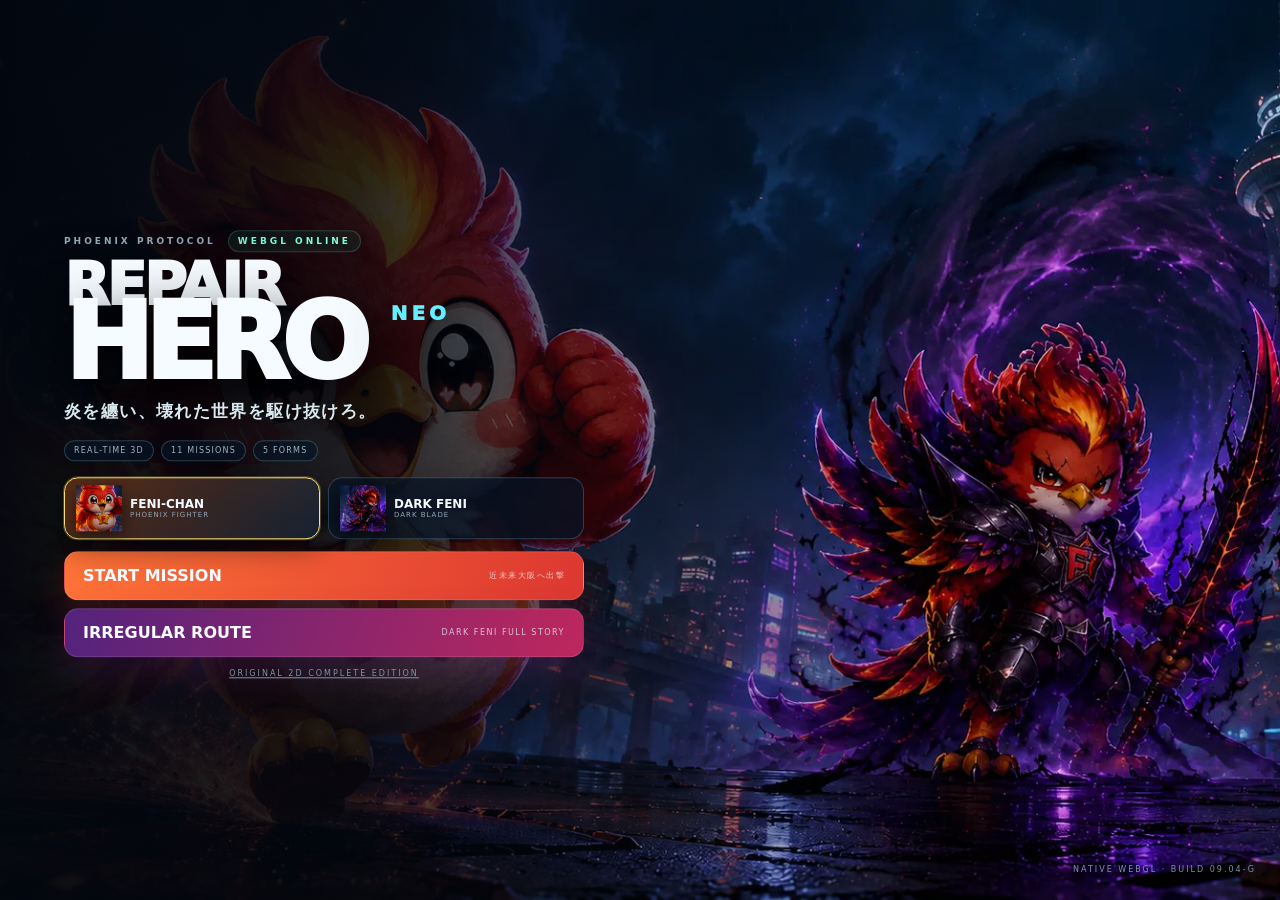
==== commit c8fb0743: "Correct F emblems in character select" ====
--- a/index.html
+++ b/index.html
@@ -1,7 +1,7 @@
 <!doctype html>
 <html lang="ja"><head><meta charset="utf-8"><meta name="viewport" content="width=device-width,initial-scale=1,maximum-scale=1,user-scalable=no,viewport-fit=cover"><meta name="theme-color" content="#030712"><meta name="apple-mobile-web-app-capable" content="yes"><title>Repair Hero NEO — 3D Phoenix Action</title><meta name="description" content="フェニちゃんが近未来大阪を駆け抜ける3Dアクションゲーム"><link rel="stylesheet" href="neo3d.css?v=20260904g"></head>
 <body><main id="app"><canvas id="neoCanvas" aria-label="Repair Hero NEO 3Dゲーム画面"></canvas><div class="grade" aria-hidden="true"></div>
-<section id="title" class="title-screen"><div class="key-art" aria-hidden="true"></div><div class="title-copy"><p class="eyebrow"><span>PHOENIX PROTOCOL</span><i>WEBGL ONLINE</i></p><h1><small>REPAIR</small>HERO <em>NEO</em></h1><p class="lead">炎を纏い、壊れた世界を駆け抜けろ。</p><div class="spec"><span>REAL-TIME 3D</span><span>11 MISSIONS</span><span>5 FORMS</span></div><div class="character-select" role="group" aria-label="キャラクター選択"><button id="chooseFeni" class="selected"><img src="feni.png" alt=""><span><b>FENI-CHAN</b><small>PHOENIX FIGHTER</small></span></button><button id="chooseDark"><img src="assets/dark-feni/dark_feni_playable_icon.webp" alt=""><span><b>DARK FENI</b><small>DARK BLADE</small></span></button></div><button id="startGame" class="primary"><span>START MISSION</span><small>近未来大阪へ出撃</small></button><button id="darkRoute" class="dark-route"><span>IRREGULAR ROUTE</span><small>DARK FENI FULL STORY</small></button><a class="legacy" href="legacy.html">ORIGINAL 2D COMPLETE EDITION</a></div><p class="build">NATIVE WEBGL · BUILD 09.04-G</p></section>
+<section id="title" class="title-screen"><div class="key-art" aria-hidden="true"></div><div class="title-copy"><p class="eyebrow"><span>PHOENIX PROTOCOL</span><i>WEBGL ONLINE</i></p><h1><small>REPAIR</small>HERO <em>NEO</em></h1><p class="lead">炎を纏い、壊れた世界を駆け抜けろ。</p><div class="spec"><span>REAL-TIME 3D</span><span>11 MISSIONS</span><span>5 FORMS</span></div><div class="character-select" role="group" aria-label="キャラクター選択"><button id="chooseFeni" class="selected"><img src="assets/neo3d/feni_card.webp" alt="正位置のF胸章を付けたフェニちゃん"><span><b>FENI-CHAN</b><small>PHOENIX FIGHTER</small></span></button><button id="chooseDark"><img src="assets/neo3d/dark_feni_card.webp" alt="傷入りF胸章を付けたダークフェニ"><span><b>DARK FENI</b><small>DARK BLADE</small></span></button></div><button id="startGame" class="primary"><span>START MISSION</span><small>近未来大阪へ出撃</small></button><button id="darkRoute" class="dark-route"><span>IRREGULAR ROUTE</span><small>DARK FENI FULL STORY</small></button><a class="legacy" href="legacy.html">ORIGINAL 2D COMPLETE EDITION</a></div><p class="build">NATIVE WEBGL · BUILD 09.04-G</p></section>
 <header id="hud" class="hud hidden"><div class="mission"><small id="stageId">MISSION 01</small><b id="stageName">NEO 道頓堀</b><span id="objective">修復コアへ到達</span></div><div class="bars"><label>VITAL <i><b id="hpBar"></b></i><em id="hpText">100</em></label><label>DRIVE <i><b id="driveBar"></b></i><em id="driveText">100</em></label></div><div class="form"><small>ACTIVE FORM</small><b id="formName">PHOENIX</b></div><div class="score"><small>SCORE</small><b id="score">000000</b></div></header>
 <aside id="bossHud" class="boss hidden"><small>THREAT DETECTED</small><b id="bossName">MEGA BUG TITAN</b><i><span id="bossBar"></span></i></aside><aside id="combo" class="combo hidden"><strong id="rank">C</strong><div><b><span id="hits">02</span> HIT</b><small>PHOENIX FLOW</small></div></aside><div id="reticle" class="reticle hidden" aria-hidden="true"><i></i></div>
 <section id="missionIntro" class="mission-intro hidden"><small id="introId">MISSION 01</small><h2 id="introName">NEO 道頓堀</h2><p id="introObjective">修復コアへ到達</p></section><section id="dialogue" class="dialogue hidden"><small id="speaker">DARK FENI</small><p id="line">ここまで来たか…</p><button id="nextLine">NEXT</button></section><section id="result" class="result hidden"><small id="resultKicker">MISSION COMPLETE</small><h2 id="resultTitle">AREA RESTORED</h2><p id="resultStats"></p><button id="nextStage">NEXT MISSION</button><button id="retry">RETRY</button><button id="backTitle">TITLE</button></section><div id="flash" class="flash" aria-hidden="true"></div>
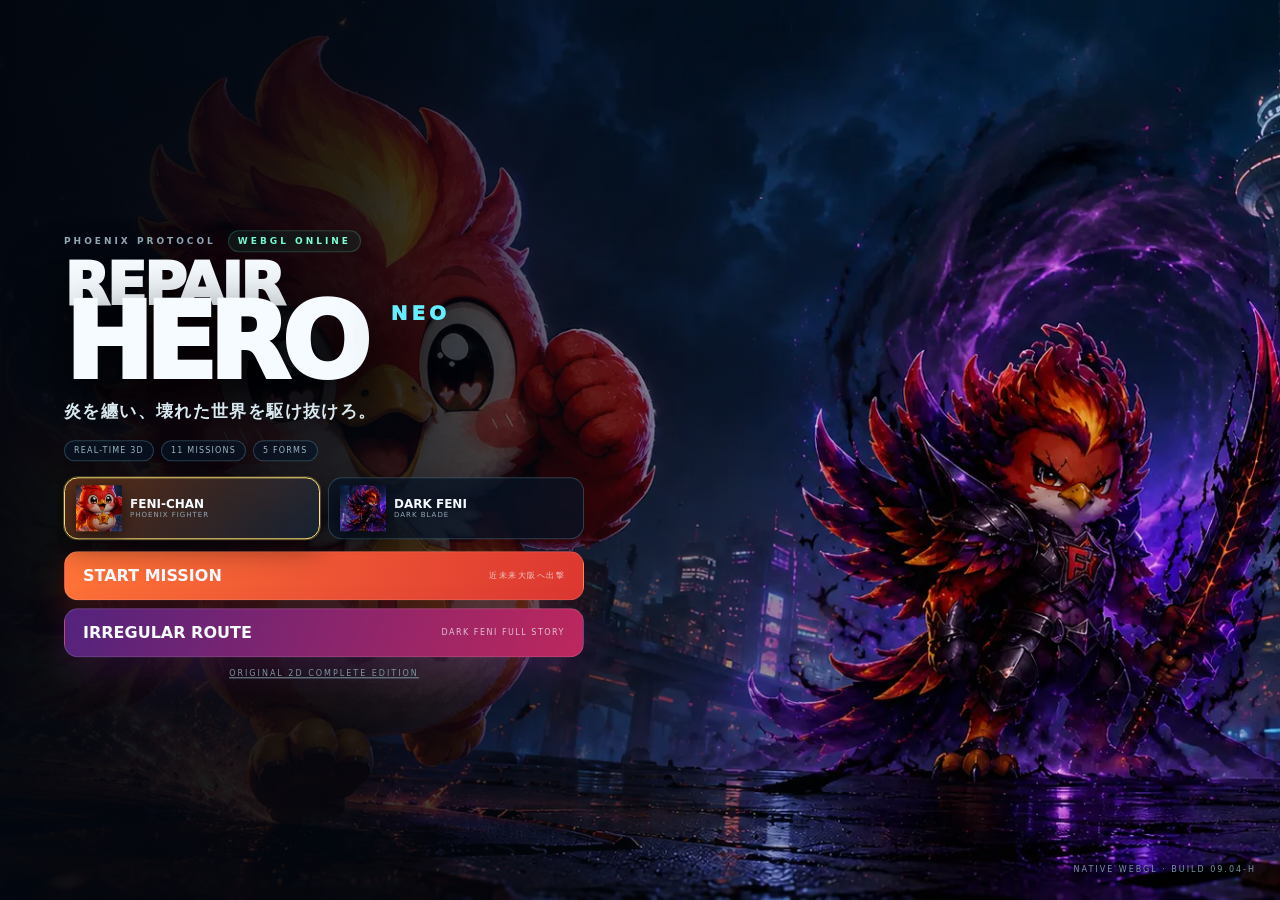
==== commit 7f1c8413: "Fix blank WebGL scene on iPad Safari" ====
--- a/index.html
+++ b/index.html
@@ -1,9 +1,9 @@
 <!doctype html>
 <html lang="ja"><head><meta charset="utf-8"><meta name="viewport" content="width=device-width,initial-scale=1,maximum-scale=1,user-scalable=no,viewport-fit=cover"><meta name="theme-color" content="#030712"><meta name="apple-mobile-web-app-capable" content="yes"><title>Repair Hero NEO — 3D Phoenix Action</title><meta name="description" content="フェニちゃんが近未来大阪を駆け抜ける3Dアクションゲーム"><link rel="stylesheet" href="neo3d.css?v=20260904g"></head>
 <body><main id="app"><canvas id="neoCanvas" aria-label="Repair Hero NEO 3Dゲーム画面"></canvas><div class="grade" aria-hidden="true"></div>
-<section id="title" class="title-screen"><div class="key-art" aria-hidden="true"></div><div class="title-copy"><p class="eyebrow"><span>PHOENIX PROTOCOL</span><i>WEBGL ONLINE</i></p><h1><small>REPAIR</small>HERO <em>NEO</em></h1><p class="lead">炎を纏い、壊れた世界を駆け抜けろ。</p><div class="spec"><span>REAL-TIME 3D</span><span>11 MISSIONS</span><span>5 FORMS</span></div><div class="character-select" role="group" aria-label="キャラクター選択"><button id="chooseFeni" class="selected"><img src="assets/neo3d/feni_card.webp" alt="正位置のF胸章を付けたフェニちゃん"><span><b>FENI-CHAN</b><small>PHOENIX FIGHTER</small></span></button><button id="chooseDark"><img src="assets/neo3d/dark_feni_card.webp" alt="傷入りF胸章を付けたダークフェニ"><span><b>DARK FENI</b><small>DARK BLADE</small></span></button></div><button id="startGame" class="primary"><span>START MISSION</span><small>近未来大阪へ出撃</small></button><button id="darkRoute" class="dark-route"><span>IRREGULAR ROUTE</span><small>DARK FENI FULL STORY</small></button><a class="legacy" href="legacy.html">ORIGINAL 2D COMPLETE EDITION</a></div><p class="build">NATIVE WEBGL · BUILD 09.04-G</p></section>
+<section id="title" class="title-screen"><div class="key-art" aria-hidden="true"></div><div class="title-copy"><p class="eyebrow"><span>PHOENIX PROTOCOL</span><i>WEBGL ONLINE</i></p><h1><small>REPAIR</small>HERO <em>NEO</em></h1><p class="lead">炎を纏い、壊れた世界を駆け抜けろ。</p><div class="spec"><span>REAL-TIME 3D</span><span>11 MISSIONS</span><span>5 FORMS</span></div><div class="character-select" role="group" aria-label="キャラクター選択"><button id="chooseFeni" class="selected"><img src="assets/neo3d/feni_card.webp" alt="正位置のF胸章を付けたフェニちゃん"><span><b>FENI-CHAN</b><small>PHOENIX FIGHTER</small></span></button><button id="chooseDark"><img src="assets/neo3d/dark_feni_card.webp" alt="傷入りF胸章を付けたダークフェニ"><span><b>DARK FENI</b><small>DARK BLADE</small></span></button></div><button id="startGame" class="primary"><span>START MISSION</span><small>近未来大阪へ出撃</small></button><button id="darkRoute" class="dark-route"><span>IRREGULAR ROUTE</span><small>DARK FENI FULL STORY</small></button><a class="legacy" href="legacy.html">ORIGINAL 2D COMPLETE EDITION</a></div><p class="build">NATIVE WEBGL · BUILD 09.04-H</p></section>
 <header id="hud" class="hud hidden"><div class="mission"><small id="stageId">MISSION 01</small><b id="stageName">NEO 道頓堀</b><span id="objective">修復コアへ到達</span></div><div class="bars"><label>VITAL <i><b id="hpBar"></b></i><em id="hpText">100</em></label><label>DRIVE <i><b id="driveBar"></b></i><em id="driveText">100</em></label></div><div class="form"><small>ACTIVE FORM</small><b id="formName">PHOENIX</b></div><div class="score"><small>SCORE</small><b id="score">000000</b></div></header>
 <aside id="bossHud" class="boss hidden"><small>THREAT DETECTED</small><b id="bossName">MEGA BUG TITAN</b><i><span id="bossBar"></span></i></aside><aside id="combo" class="combo hidden"><strong id="rank">C</strong><div><b><span id="hits">02</span> HIT</b><small>PHOENIX FLOW</small></div></aside><div id="reticle" class="reticle hidden" aria-hidden="true"><i></i></div>
 <section id="missionIntro" class="mission-intro hidden"><small id="introId">MISSION 01</small><h2 id="introName">NEO 道頓堀</h2><p id="introObjective">修復コアへ到達</p></section><section id="dialogue" class="dialogue hidden"><small id="speaker">DARK FENI</small><p id="line">ここまで来たか…</p><button id="nextLine">NEXT</button></section><section id="result" class="result hidden"><small id="resultKicker">MISSION COMPLETE</small><h2 id="resultTitle">AREA RESTORED</h2><p id="resultStats"></p><button id="nextStage">NEXT MISSION</button><button id="retry">RETRY</button><button id="backTitle">TITLE</button></section><div id="flash" class="flash" aria-hidden="true"></div>
 <nav id="touch" class="touch hidden" aria-label="タッチ操作"><div class="move"><button data-key="left" aria-label="左移動">◀</button><button data-key="forward" aria-label="前進">▲</button><button data-key="right" aria-label="右移動">▶</button><button data-key="back" aria-label="後退">▼</button></div><div class="actions"><button data-key="dodge" class="dodge"><b>↯</b><small>DODGE</small></button><button data-key="attack" class="attack"><b>⚔</b><small>ATTACK</small></button><button data-key="jump" class="jump"><b>↑</b><small>JUMP</small></button><button data-key="special" class="special"><b>✦</b><small>BURST</small></button></div></nav><button id="pause" class="pause hidden" aria-label="ポーズ">Ⅱ</button></main>
-<script src="sound.js?v=20260824d"></script><script src="neo3d.js?v=20260904g"></script></body></html>
+<script src="sound.js?v=20260824d"></script><script src="neo3d.js?v=20260904h"></script></body></html>
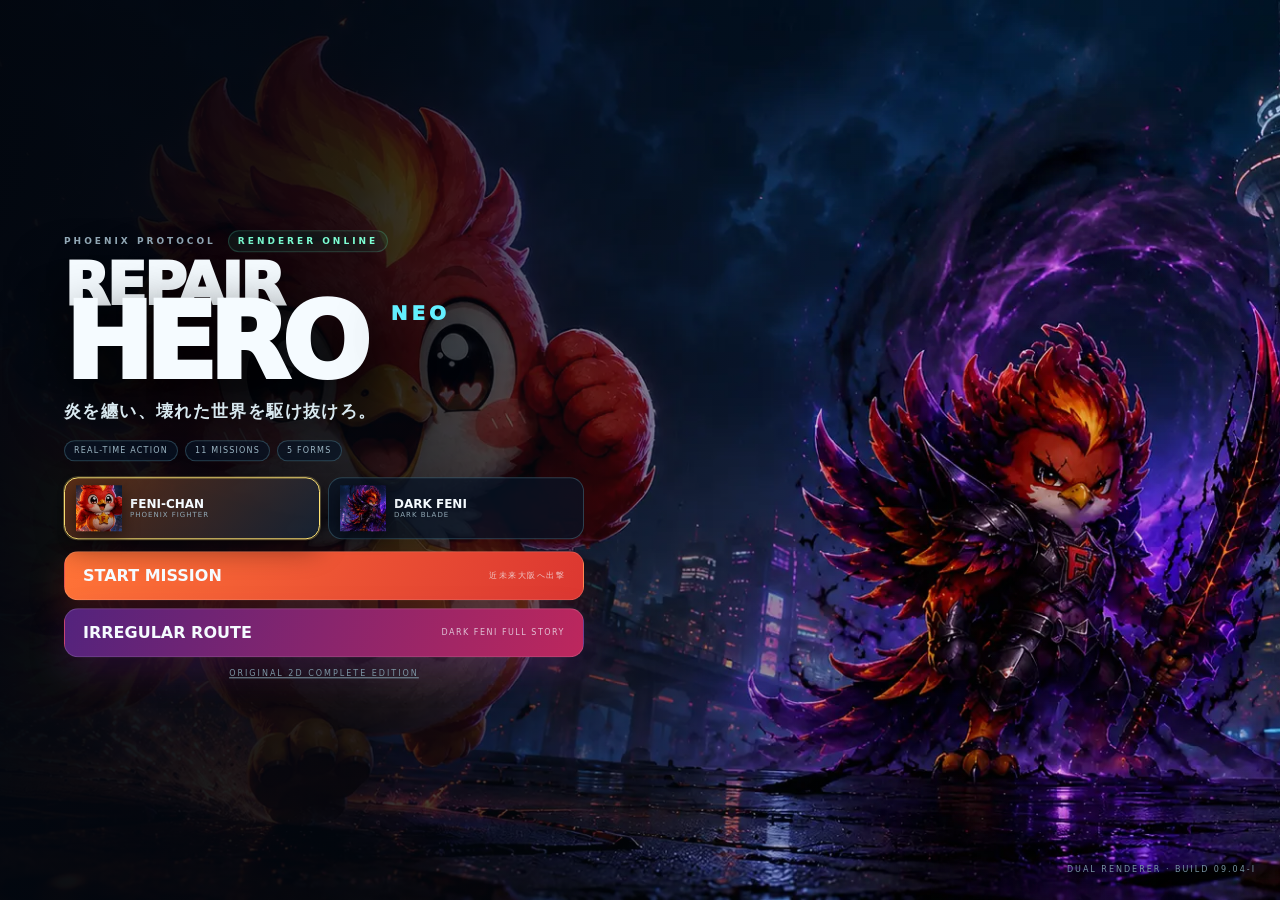
==== commit ee288fcc: "Add mobile-safe gameplay renderer" ====
--- a/index.html
+++ b/index.html
@@ -1,9 +1,9 @@
 <!doctype html>
 <html lang="ja"><head><meta charset="utf-8"><meta name="viewport" content="width=device-width,initial-scale=1,maximum-scale=1,user-scalable=no,viewport-fit=cover"><meta name="theme-color" content="#030712"><meta name="apple-mobile-web-app-capable" content="yes"><title>Repair Hero NEO — 3D Phoenix Action</title><meta name="description" content="フェニちゃんが近未来大阪を駆け抜ける3Dアクションゲーム"><link rel="stylesheet" href="neo3d.css?v=20260904g"></head>
-<body><main id="app"><canvas id="neoCanvas" aria-label="Repair Hero NEO 3Dゲーム画面"></canvas><div class="grade" aria-hidden="true"></div>
-<section id="title" class="title-screen"><div class="key-art" aria-hidden="true"></div><div class="title-copy"><p class="eyebrow"><span>PHOENIX PROTOCOL</span><i>WEBGL ONLINE</i></p><h1><small>REPAIR</small>HERO <em>NEO</em></h1><p class="lead">炎を纏い、壊れた世界を駆け抜けろ。</p><div class="spec"><span>REAL-TIME 3D</span><span>11 MISSIONS</span><span>5 FORMS</span></div><div class="character-select" role="group" aria-label="キャラクター選択"><button id="chooseFeni" class="selected"><img src="assets/neo3d/feni_card.webp" alt="正位置のF胸章を付けたフェニちゃん"><span><b>FENI-CHAN</b><small>PHOENIX FIGHTER</small></span></button><button id="chooseDark"><img src="assets/neo3d/dark_feni_card.webp" alt="傷入りF胸章を付けたダークフェニ"><span><b>DARK FENI</b><small>DARK BLADE</small></span></button></div><button id="startGame" class="primary"><span>START MISSION</span><small>近未来大阪へ出撃</small></button><button id="darkRoute" class="dark-route"><span>IRREGULAR ROUTE</span><small>DARK FENI FULL STORY</small></button><a class="legacy" href="legacy.html">ORIGINAL 2D COMPLETE EDITION</a></div><p class="build">NATIVE WEBGL · BUILD 09.04-H</p></section>
+<body><main id="app"><canvas id="neoCanvas" aria-label="Repair Hero NEO 3Dゲーム画面"></canvas><canvas id="compatCanvas" class="compat-canvas" aria-label="Repair Hero NEO モバイルゲーム画面"></canvas><div class="grade" aria-hidden="true"></div><span class="renderer-status">MOBILE RENDERER · 09.04-I</span>
+<section id="title" class="title-screen"><div class="key-art" aria-hidden="true"></div><div class="title-copy"><p class="eyebrow"><span>PHOENIX PROTOCOL</span><i>RENDERER ONLINE</i></p><h1><small>REPAIR</small>HERO <em>NEO</em></h1><p class="lead">炎を纏い、壊れた世界を駆け抜けろ。</p><div class="spec"><span>REAL-TIME ACTION</span><span>11 MISSIONS</span><span>5 FORMS</span></div><div class="character-select" role="group" aria-label="キャラクター選択"><button id="chooseFeni" class="selected"><img src="assets/neo3d/feni_card.webp" alt="正位置のF胸章を付けたフェニちゃん"><span><b>FENI-CHAN</b><small>PHOENIX FIGHTER</small></span></button><button id="chooseDark"><img src="assets/neo3d/dark_feni_card.webp" alt="傷入りF胸章を付けたダークフェニ"><span><b>DARK FENI</b><small>DARK BLADE</small></span></button></div><button id="startGame" class="primary"><span>START MISSION</span><small>近未来大阪へ出撃</small></button><button id="darkRoute" class="dark-route"><span>IRREGULAR ROUTE</span><small>DARK FENI FULL STORY</small></button><a class="legacy" href="legacy.html">ORIGINAL 2D COMPLETE EDITION</a></div><p class="build">DUAL RENDERER · BUILD 09.04-I</p></section>
 <header id="hud" class="hud hidden"><div class="mission"><small id="stageId">MISSION 01</small><b id="stageName">NEO 道頓堀</b><span id="objective">修復コアへ到達</span></div><div class="bars"><label>VITAL <i><b id="hpBar"></b></i><em id="hpText">100</em></label><label>DRIVE <i><b id="driveBar"></b></i><em id="driveText">100</em></label></div><div class="form"><small>ACTIVE FORM</small><b id="formName">PHOENIX</b></div><div class="score"><small>SCORE</small><b id="score">000000</b></div></header>
 <aside id="bossHud" class="boss hidden"><small>THREAT DETECTED</small><b id="bossName">MEGA BUG TITAN</b><i><span id="bossBar"></span></i></aside><aside id="combo" class="combo hidden"><strong id="rank">C</strong><div><b><span id="hits">02</span> HIT</b><small>PHOENIX FLOW</small></div></aside><div id="reticle" class="reticle hidden" aria-hidden="true"><i></i></div>
 <section id="missionIntro" class="mission-intro hidden"><small id="introId">MISSION 01</small><h2 id="introName">NEO 道頓堀</h2><p id="introObjective">修復コアへ到達</p></section><section id="dialogue" class="dialogue hidden"><small id="speaker">DARK FENI</small><p id="line">ここまで来たか…</p><button id="nextLine">NEXT</button></section><section id="result" class="result hidden"><small id="resultKicker">MISSION COMPLETE</small><h2 id="resultTitle">AREA RESTORED</h2><p id="resultStats"></p><button id="nextStage">NEXT MISSION</button><button id="retry">RETRY</button><button id="backTitle">TITLE</button></section><div id="flash" class="flash" aria-hidden="true"></div>
 <nav id="touch" class="touch hidden" aria-label="タッチ操作"><div class="move"><button data-key="left" aria-label="左移動">◀</button><button data-key="forward" aria-label="前進">▲</button><button data-key="right" aria-label="右移動">▶</button><button data-key="back" aria-label="後退">▼</button></div><div class="actions"><button data-key="dodge" class="dodge"><b>↯</b><small>DODGE</small></button><button data-key="attack" class="attack"><b>⚔</b><small>ATTACK</small></button><button data-key="jump" class="jump"><b>↑</b><small>JUMP</small></button><button data-key="special" class="special"><b>✦</b><small>BURST</small></button></div></nav><button id="pause" class="pause hidden" aria-label="ポーズ">Ⅱ</button></main>
-<script src="sound.js?v=20260824d"></script><script src="neo3d.js?v=20260904h"></script></body></html>
+<script src="sound.js?v=20260824d"></script><script src="neo3d.js?v=20260904i"></script></body></html>
--- a/neo3d.css
+++ b/neo3d.css
@@ -1,9 +1,9 @@
 :root{--cyan:#63efff;--orange:#ff6b32;--violet:#b14cff;--ink:#030712;--glass:rgba(5,12,24,.72);--line:rgba(151,235,255,.22)}
-*{box-sizing:border-box;-webkit-tap-highlight-color:transparent}html,body{width:100%;height:100%;margin:0;overflow:hidden;background:var(--ink);color:#f5fbff;font-family:Inter,"SF Pro Display","Noto Sans JP",system-ui,sans-serif;touch-action:none;user-select:none}button{font:inherit;color:inherit;border:0;cursor:pointer}#app,#neoCanvas,.grade{position:fixed;inset:0;width:100%;height:100%}#neoCanvas{display:block;background:#020612}.hidden{display:none!important}.grade{pointer-events:none;background:radial-gradient(circle at 50% 42%,transparent 35%,rgba(0,2,8,.5) 100%),linear-gradient(180deg,rgba(3,13,26,.05),rgba(2,4,10,.26));box-shadow:inset 0 0 130px #0008;z-index:2}
+*{box-sizing:border-box;-webkit-tap-highlight-color:transparent}html,body{width:100%;height:100%;margin:0;overflow:hidden;background:var(--ink);color:#f5fbff;font-family:Inter,"SF Pro Display","Noto Sans JP",system-ui,sans-serif;touch-action:none;user-select:none}button{font:inherit;color:inherit;border:0;cursor:pointer}#app,#neoCanvas,.compat-canvas,.grade{position:fixed;inset:0;width:100%;height:100%}#neoCanvas{display:block;background:#020612}.compat-canvas{display:none;z-index:1;background:#030b16}.compat-canvas.active{display:block}.renderer-status{display:none;position:fixed;z-index:7;left:50%;bottom:max(7px,env(safe-area-inset-bottom));transform:translateX(-50%);padding:4px 9px;border:1px solid #63efff33;border-radius:999px;background:#03101ccc;color:#75c8d7;font-size:6px;letter-spacing:1.5px;pointer-events:none}.hidden{display:none!important}.grade{pointer-events:none;background:radial-gradient(circle at 50% 42%,transparent 35%,rgba(0,2,8,.38) 100%),linear-gradient(180deg,rgba(3,13,26,.03),rgba(2,4,10,.18));box-shadow:inset 0 0 110px #0006;z-index:2}
 .title-screen{position:fixed;z-index:20;inset:0;overflow:hidden;background:#030813}.key-art{position:absolute;inset:0;background:linear-gradient(90deg,rgba(2,7,15,.98) 0%,rgba(2,7,15,.84) 28%,rgba(2,7,15,.12) 66%,rgba(2,7,15,.04)),url("assets/neo3d/repair_hero_key_visual.webp") center/cover no-repeat;animation:keyIn 1.5s cubic-bezier(.2,.8,.2,1) both}.title-screen:after{content:"";position:absolute;inset:0;pointer-events:none;background:linear-gradient(90deg,transparent 49.9%,#63efff13 50%,transparent 50.1%),linear-gradient(0deg,transparent 49.7%,#63efff0b 50%,transparent 50.3%);background-size:92px 92px;mask-image:linear-gradient(to top,#000,transparent 70%)}.title-copy{position:absolute;z-index:2;left:max(5vw,env(safe-area-inset-left));top:50%;width:min(520px,44vw);transform:translateY(-50%)}.eyebrow{display:flex;gap:12px;align-items:center;color:#98afbd;font-size:9px;font-weight:800;letter-spacing:3px}.eyebrow i{padding:5px 9px;border:1px solid #67f0c633;border-radius:999px;color:#7effd4;background:#1d7e6322;font-style:normal}.title-copy h1{margin:12px 0 4px;font-size:clamp(64px,8.2vw,126px);line-height:.72;letter-spacing:-.075em;font-weight:950;text-shadow:0 25px 60px #000}.title-copy h1 small{display:block;font-size:.56em;letter-spacing:-.05em}.title-copy h1 em{font-size:.19em;letter-spacing:.2em;color:var(--cyan);font-style:normal;vertical-align:top}.lead{color:#d8e8ef;font-size:clamp(13px,1.35vw,19px);font-weight:700;letter-spacing:.08em}.spec{display:flex;gap:7px;margin:16px 0}.spec span{padding:5px 9px;border:1px solid var(--line);border-radius:999px;background:#071426aa;color:#9bb5c3;font-size:8px;letter-spacing:1.2px}.character-select{display:grid;grid-template-columns:1fr 1fr;gap:8px;margin:12px 0}.character-select button{display:flex;align-items:center;gap:8px;min-height:60px;padding:7px 11px;border:1px solid var(--line);border-radius:14px;background:#071426bb;text-align:left}.character-select button.selected{border-color:#ffe475;box-shadow:0 0 0 1px #ffe47544,0 10px 28px #0006;background:linear-gradient(135deg,#6c3417cc,#172537dd)}.character-select button:last-child.selected{border-color:#d46cff;background:linear-gradient(135deg,#5d186ccc,#171226dd)}.character-select img{width:46px;height:46px;object-fit:contain;filter:drop-shadow(0 5px 8px #0008)}.character-select span{display:grid}.character-select b{font-size:12px}.character-select small{color:#92a9b6;font-size:7px;letter-spacing:1px}.primary,.dark-route{display:flex;width:100%;margin-top:8px;padding:14px 18px;border:1px solid #ffffff22;border-radius:14px;align-items:center;justify-content:space-between;background:linear-gradient(110deg,#ff7337,#dc3731);box-shadow:0 14px 35px #8f251c55;text-align:left}.primary span,.dark-route span{font-weight:900}.primary small,.dark-route small{font-size:8px;letter-spacing:1.5px;opacity:.72}.dark-route{background:linear-gradient(110deg,#53237d,#bd275d);box-shadow:0 14px 35px #681e7b44}.legacy{display:block;margin:12px auto 0;color:#7d96a5;font-size:8px;letter-spacing:2px;text-align:center}.build{position:absolute;z-index:3;right:24px;bottom:18px;color:#7894a4;font-size:8px;letter-spacing:2px}
 .hud{position:fixed;z-index:8;top:max(14px,env(safe-area-inset-top));left:max(14px,env(safe-area-inset-left));right:max(68px,env(safe-area-inset-right));display:grid;grid-template-columns:minmax(190px,1.5fr) minmax(220px,1fr) minmax(115px,.5fr) 90px;gap:8px}.hud>div,.boss{padding:10px 13px;border:1px solid var(--line);border-radius:15px;background:var(--glass);box-shadow:0 16px 40px #0005;backdrop-filter:blur(14px)}.hud small,.hud span,.boss small{display:block;color:#86a1b2;font-size:7px;letter-spacing:1.7px}.hud b{font-size:14px}.mission b{display:block;white-space:nowrap;overflow:hidden;text-overflow:ellipsis}.bars label{display:grid;grid-template-columns:42px 1fr 28px;align-items:center;gap:6px;color:#9eb4c0;font-size:7px}.bars label>i{height:5px;border-radius:9px;background:#ffffff18;overflow:hidden}.bars label>i b{display:block;height:100%;width:100%;border-radius:inherit;background:linear-gradient(90deg,#ff3f45,#ff9d57);box-shadow:0 0 10px #ff593d}.bars label:nth-child(2)>i b{background:linear-gradient(90deg,#20d8ff,#78ffcf);box-shadow:0 0 10px #35dcff}.bars em{font-style:normal;text-align:right}.boss{position:fixed;z-index:8;top:100px;left:50%;width:min(620px,70vw);transform:translateX(-50%);text-align:center;border-color:#ff606644;background:#160a14cc}.boss b{display:block;margin:2px 0;font-size:18px}.boss>i{display:block;height:8px;border-radius:9px;background:#0008;overflow:hidden}.boss>i span{display:block;width:100%;height:100%;background:linear-gradient(90deg,#ffb43c,#ff334e,#a32cff);transition:width .15s}.combo{position:fixed;z-index:8;right:max(28px,env(safe-area-inset-right));top:28%;display:flex;gap:9px;align-items:center;filter:drop-shadow(0 10px 20px #0008)}.combo strong{font-size:64px;line-height:.8;color:var(--cyan);font-weight:950}.combo b{display:block;font-size:22px}.combo small{color:#8ba5b4;font-size:7px;letter-spacing:1.8px}.reticle{position:fixed;z-index:5;left:50%;top:50%;width:28px;height:28px;transform:translate(-50%,-50%);border:1px solid #baf8ff77;border-radius:50%;pointer-events:none}.reticle i{position:absolute;inset:8px;border:2px solid #fff;border-radius:50%}.pause{position:fixed;z-index:11;right:max(14px,env(safe-area-inset-right));top:max(14px,env(safe-area-inset-top));width:42px;height:42px;border:1px solid var(--line);border-radius:13px;background:var(--glass)}
 .mission-intro{position:fixed;z-index:12;left:0;top:34%;width:min(760px,84vw);padding:20px max(34px,8vw);border-block:1px solid #79ebff44;background:linear-gradient(90deg,#030a15f5,#071a2cda 70%,transparent);animation:missionIn 2.7s ease both}.mission-intro small{color:var(--cyan);font-size:9px;letter-spacing:4px}.mission-intro h2{margin:3px 0;font-size:clamp(32px,5vw,62px);line-height:1;font-weight:950}.mission-intro p{margin:5px 0;color:#a9c0cd;font-size:12px}.dialogue,.result{position:fixed;z-index:18;left:50%;bottom:max(34px,env(safe-area-inset-bottom));width:min(820px,90vw);transform:translateX(-50%);padding:18px 22px;border:1px solid #d96aff55;border-radius:20px;background:#080714ee;box-shadow:0 24px 70px #0009}.dialogue small{color:#dc7bff;letter-spacing:3px}.dialogue p{font-size:clamp(18px,2.2vw,28px)}.dialogue button,.result button{padding:10px 18px;border-radius:10px;background:#8331a9}.result{top:50%;bottom:auto;width:min(520px,90vw);transform:translate(-50%,-50%);text-align:center}.result h2{font-size:clamp(34px,6vw,65px);margin:8px}.result button{margin:5px;background:#eb5635}.result button+button{background:#19364a}.flash{position:fixed;z-index:15;inset:0;background:#fff;pointer-events:none;opacity:0}.flash.active{animation:flash .35s ease-out}
 .touch{position:fixed;z-index:10;inset:0;pointer-events:none}.touch>div{position:absolute;bottom:max(18px,env(safe-area-inset-bottom))}.move{left:max(18px,env(safe-area-inset-left));display:grid;grid-template-columns:repeat(3,62px);grid-template-rows:repeat(2,62px);grid-template-areas:"left forward right" ". back ."}.move button:nth-child(1){grid-area:left}.move button:nth-child(2){grid-area:forward}.move button:nth-child(3){grid-area:right}.move button:nth-child(4){grid-area:back}.actions{right:max(18px,env(safe-area-inset-right));display:grid;grid-template-columns:repeat(3,62px);grid-template-rows:repeat(2,62px);grid-template-areas:"dodge special jump" "attack attack jump";gap:8px}.touch button{pointer-events:auto;border:1px solid #b6f5ff66;border-radius:50%;background:#0b2839cc;box-shadow:inset 0 1px #fff3,0 12px 30px #0006;backdrop-filter:blur(9px);font-size:22px}.touch button small{display:block;font-size:7px}.actions .dodge{grid-area:dodge}.actions .special{grid-area:special;background:#6a248dcc}.actions .attack{grid-area:attack;width:132px;border-radius:26px;background:#a92c42dd}.actions .jump{grid-area:jump}.touch button.pressed{transform:scale(.9);filter:brightness(1.4)}
 @keyframes keyIn{from{opacity:0;transform:scale(1.08)}to{opacity:1;transform:none}}@keyframes missionIn{0%{opacity:0;transform:translateX(-8%)}12%,75%{opacity:1;transform:none}100%{opacity:0;transform:translateX(4%)}}@keyframes flash{from{opacity:.9}to{opacity:0}}
-@media(pointer:fine){.touch{display:none!important}}@media(max-width:760px){.title-copy{left:5%;top:auto;bottom:max(25px,env(safe-area-inset-bottom));width:90%;transform:none}.key-art{background-position:58% center}.title-screen:before{content:"";position:absolute;z-index:1;inset:0;background:linear-gradient(0deg,#020710 0%,#020710ee 38%,transparent 72%)}.title-copy h1{font-size:clamp(58px,17vw,88px)}.lead{margin:8px 0}.spec{margin:8px 0}.character-select{margin:8px 0}.primary,.dark-route{padding:11px 14px}.build{display:none}.hud{grid-template-columns:1fr 1fr;right:max(56px,env(safe-area-inset-right));gap:4px}.hud>div{padding:6px 8px;border-radius:11px}.hud .form,.hud .score{display:none}.boss{top:108px;width:88vw;padding:7px}.boss b{font-size:14px}.combo{right:10px;top:28%}.combo strong{font-size:44px}.combo b{font-size:15px}.mission-intro{top:32%;padding:15px 8vw}.mission-intro h2{font-size:30px}.move{grid-template-columns:repeat(3,54px);grid-template-rows:repeat(2,54px)}.actions{grid-template-columns:repeat(3,54px);grid-template-rows:repeat(2,54px)}.actions .attack{width:116px}.touch button{font-size:18px}.dialogue{padding:13px 16px}}
+@media(pointer:coarse){.renderer-status{display:block}}@media(pointer:fine){.touch{display:none!important}}@media(max-width:760px){.title-copy{left:5%;top:auto;bottom:max(25px,env(safe-area-inset-bottom));width:90%;transform:none}.key-art{background-position:58% center}.title-screen:before{content:"";position:absolute;z-index:1;inset:0;background:linear-gradient(0deg,#020710 0%,#020710ee 38%,transparent 72%)}.title-copy h1{font-size:clamp(58px,17vw,88px)}.lead{margin:8px 0}.spec{margin:8px 0}.character-select{margin:8px 0}.primary,.dark-route{padding:11px 14px}.build{display:none}.hud{grid-template-columns:1fr 1fr;right:max(56px,env(safe-area-inset-right));gap:4px}.hud>div{padding:6px 8px;border-radius:11px}.hud .form,.hud .score{display:none}.boss{top:108px;width:88vw;padding:7px}.boss b{font-size:14px}.combo{right:10px;top:28%}.combo strong{font-size:44px}.combo b{font-size:15px}.mission-intro{top:32%;padding:15px 8vw}.mission-intro h2{font-size:30px}.move{grid-template-columns:repeat(3,54px);grid-template-rows:repeat(2,54px)}.actions{grid-template-columns:repeat(3,54px);grid-template-rows:repeat(2,54px)}.actions .attack{width:116px}.touch button{font-size:18px}.dialogue{padding:13px 16px}}
 @media(max-height:560px){.title-copy{top:50%;bottom:auto;transform:translateY(-50%);width:min(480px,51vw)}.title-copy h1{font-size:60px}.lead,.spec{margin:6px 0}.character-select{margin:5px 0}.character-select button{min-height:48px}.character-select img{width:36px;height:36px}.primary,.dark-route{padding:8px 13px}.legacy{margin-top:5px}.hud{grid-template-columns:180px 210px 105px 75px}.boss{top:76px}.touch>div{bottom:8px}.move{grid-template-columns:repeat(3,48px);grid-template-rows:repeat(2,48px)}.actions{grid-template-columns:repeat(3,48px);grid-template-rows:repeat(2,48px)}.actions .attack{width:104px}}
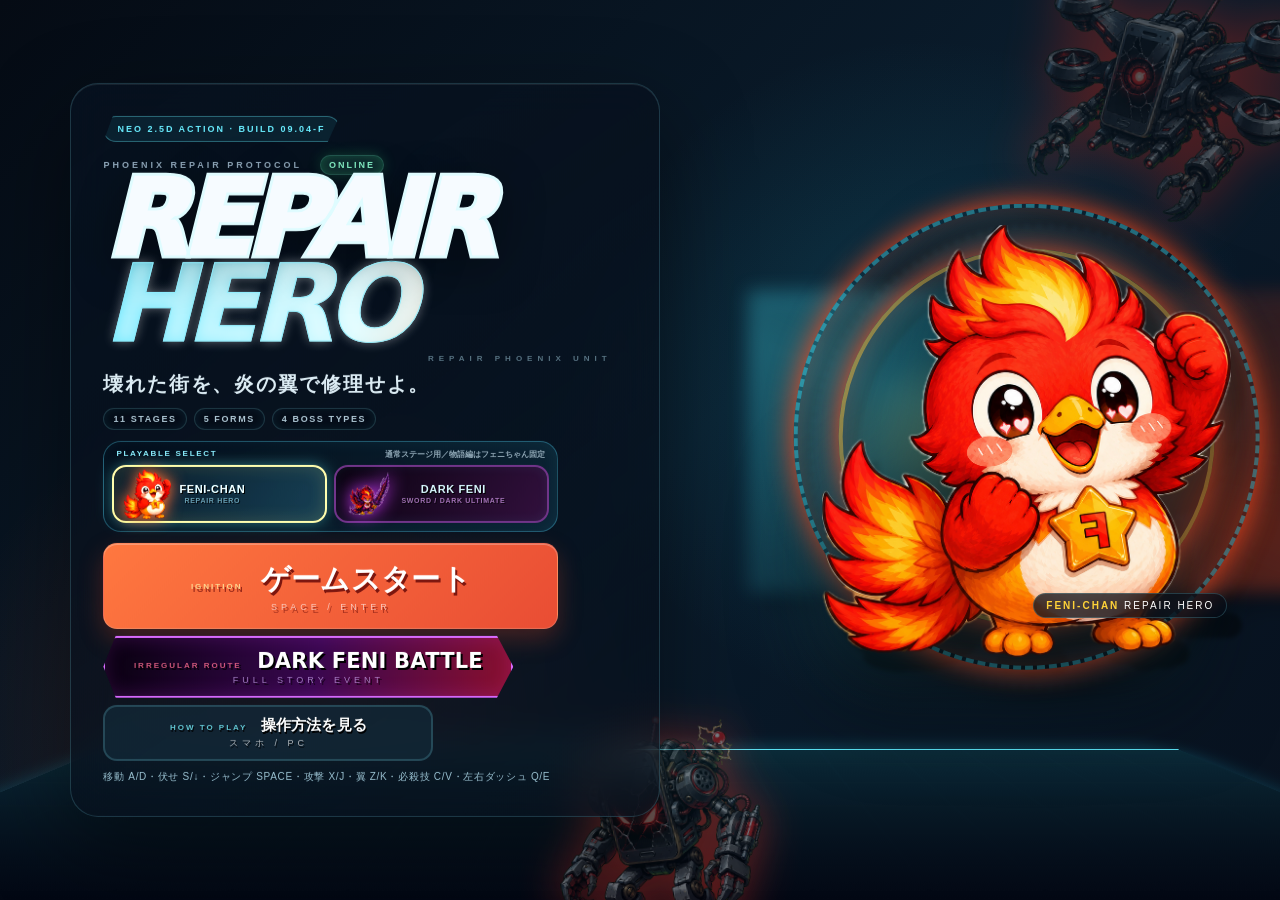
==== commit 482a5a3d: "Restore complete edition as public game" ====
--- a/index.html
+++ b/index.html
@@ -1,9 +1,154 @@
 <!doctype html>
-<html lang="ja"><head><meta charset="utf-8"><meta name="viewport" content="width=device-width,initial-scale=1,maximum-scale=1,user-scalable=no,viewport-fit=cover"><meta name="theme-color" content="#030712"><meta name="apple-mobile-web-app-capable" content="yes"><title>Repair Hero NEO — 3D Phoenix Action</title><meta name="description" content="フェニちゃんが近未来大阪を駆け抜ける3Dアクションゲーム"><link rel="stylesheet" href="neo3d.css?v=20260904g"></head>
-<body><main id="app"><canvas id="neoCanvas" aria-label="Repair Hero NEO 3Dゲーム画面"></canvas><canvas id="compatCanvas" class="compat-canvas" aria-label="Repair Hero NEO モバイルゲーム画面"></canvas><div class="grade" aria-hidden="true"></div><span class="renderer-status">MOBILE RENDERER · 09.04-I</span>
-<section id="title" class="title-screen"><div class="key-art" aria-hidden="true"></div><div class="title-copy"><p class="eyebrow"><span>PHOENIX PROTOCOL</span><i>RENDERER ONLINE</i></p><h1><small>REPAIR</small>HERO <em>NEO</em></h1><p class="lead">炎を纏い、壊れた世界を駆け抜けろ。</p><div class="spec"><span>REAL-TIME ACTION</span><span>11 MISSIONS</span><span>5 FORMS</span></div><div class="character-select" role="group" aria-label="キャラクター選択"><button id="chooseFeni" class="selected"><img src="assets/neo3d/feni_card.webp" alt="正位置のF胸章を付けたフェニちゃん"><span><b>FENI-CHAN</b><small>PHOENIX FIGHTER</small></span></button><button id="chooseDark"><img src="assets/neo3d/dark_feni_card.webp" alt="傷入りF胸章を付けたダークフェニ"><span><b>DARK FENI</b><small>DARK BLADE</small></span></button></div><button id="startGame" class="primary"><span>START MISSION</span><small>近未来大阪へ出撃</small></button><button id="darkRoute" class="dark-route"><span>IRREGULAR ROUTE</span><small>DARK FENI FULL STORY</small></button><a class="legacy" href="legacy.html">ORIGINAL 2D COMPLETE EDITION</a></div><p class="build">DUAL RENDERER · BUILD 09.04-I</p></section>
-<header id="hud" class="hud hidden"><div class="mission"><small id="stageId">MISSION 01</small><b id="stageName">NEO 道頓堀</b><span id="objective">修復コアへ到達</span></div><div class="bars"><label>VITAL <i><b id="hpBar"></b></i><em id="hpText">100</em></label><label>DRIVE <i><b id="driveBar"></b></i><em id="driveText">100</em></label></div><div class="form"><small>ACTIVE FORM</small><b id="formName">PHOENIX</b></div><div class="score"><small>SCORE</small><b id="score">000000</b></div></header>
-<aside id="bossHud" class="boss hidden"><small>THREAT DETECTED</small><b id="bossName">MEGA BUG TITAN</b><i><span id="bossBar"></span></i></aside><aside id="combo" class="combo hidden"><strong id="rank">C</strong><div><b><span id="hits">02</span> HIT</b><small>PHOENIX FLOW</small></div></aside><div id="reticle" class="reticle hidden" aria-hidden="true"><i></i></div>
-<section id="missionIntro" class="mission-intro hidden"><small id="introId">MISSION 01</small><h2 id="introName">NEO 道頓堀</h2><p id="introObjective">修復コアへ到達</p></section><section id="dialogue" class="dialogue hidden"><small id="speaker">DARK FENI</small><p id="line">ここまで来たか…</p><button id="nextLine">NEXT</button></section><section id="result" class="result hidden"><small id="resultKicker">MISSION COMPLETE</small><h2 id="resultTitle">AREA RESTORED</h2><p id="resultStats"></p><button id="nextStage">NEXT MISSION</button><button id="retry">RETRY</button><button id="backTitle">TITLE</button></section><div id="flash" class="flash" aria-hidden="true"></div>
-<nav id="touch" class="touch hidden" aria-label="タッチ操作"><div class="move"><button data-key="left" aria-label="左移動">◀</button><button data-key="forward" aria-label="前進">▲</button><button data-key="right" aria-label="右移動">▶</button><button data-key="back" aria-label="後退">▼</button></div><div class="actions"><button data-key="dodge" class="dodge"><b>↯</b><small>DODGE</small></button><button data-key="attack" class="attack"><b>⚔</b><small>ATTACK</small></button><button data-key="jump" class="jump"><b>↑</b><small>JUMP</small></button><button data-key="special" class="special"><b>✦</b><small>BURST</small></button></div></nav><button id="pause" class="pause hidden" aria-label="ポーズ">Ⅱ</button></main>
-<script src="sound.js?v=20260824d"></script><script src="neo3d.js?v=20260904i"></script></body></html>
+<html lang="ja">
+<head>
+  <meta charset="utf-8">
+  <meta name="viewport" content="width=device-width,initial-scale=1,maximum-scale=1,user-scalable=no,viewport-fit=cover">
+  <meta name="theme-color" content="#07111f">
+  <meta name="apple-mobile-web-app-capable" content="yes">
+  <title>Repair Hero — スマホ修理商店街</title>
+  <meta name="description" content="フェニちゃんがスマホ修理商店街を駆け抜ける2D横スクロールアクションゲーム">
+  <link rel="stylesheet" href="style.css?v=20260904f">
+</head>
+<body>
+  <main id="app">
+    <canvas id="game" aria-label="Repair Hero ゲーム画面"></canvas>
+
+    <header id="hud" class="hud hidden" aria-label="ゲーム情報">
+      <div id="characterHud" class="character-hud"><span>PLAYER</span><b id="characterName">FENI-CHAN</b></div>
+      <div class="hp"><span>HP</span><b id="hearts">♥ ♥ ♥</b></div>
+      <div><span>COIN</span><b>● <i id="coins">00</i></b></div>
+      <div><span>SCORE</span><b id="score">000000</b></div>
+      <div><span>TIME</span><b id="timer">120</b></div>
+      <div class="dash-meter"><span>DASH STAMINA</span><meter id="dashGauge" min="0" max="100" value="100">100%</meter></div>
+      <div id="modeHud" class="mode-hud hidden"><span>ACTIVE TRANSFORM</span><b id="modeTimer">NORMAL</b><em id="shieldCount" class="shield-count hidden">SHIELD ×5</em><em id="specialStatus" class="special-status">ULTIMATE READY</em></div>
+      <div id="oxygenHud" class="oxygen-hud hidden"><span>OXYGEN</span><meter id="oxygenGauge" min="0" max="100" value="100">100%</meter></div>
+    </header>
+    <aside id="bossHud" class="boss-hud hidden" aria-live="polite"><span>BOSS</span><b id="bossName">MEGA BUG TITAN</b><div class="boss-hp-track"><i id="bossHp"></i></div><small id="bossSpecialLabel">必殺技ゲージ</small><div class="boss-special-track"><i id="bossSpecial"></i></div><em id="goalLock">GOAL LOCKED</em></aside>
+    <aside id="missionHud" class="mission-hud hidden" aria-live="polite">
+      <span id="missionStage">STAGE 1-1</span><b id="missionName">スマホ修理商店街</b><small id="missionObjective">修復ポイントへ到達</small>
+      <div class="mission-progress"><i id="missionProgress"></i></div>
+    </aside>
+    <aside id="comboHud" class="combo-hud hidden" aria-live="polite"><span id="comboRank">C</span><b><i id="comboCount">02</i> HIT</b><small>REPAIR FLOW</small></aside>
+    <aside id="darkHeartHud" class="dark-heart-hud hidden" aria-live="polite" aria-label="燃えるハート復活ストック">
+      <span>REVIVE STOCK</span><b><i aria-hidden="true">🔥❤️</i> × <strong id="darkHeartCount">00</strong> / 15</b><em id="darkHeartMax" class="hidden">MAX</em>
+    </aside>
+
+    <section id="title" class="screen title">
+      <div class="title-scan" aria-hidden="true"></div>
+      <div class="title-enemy title-enemy-left" aria-hidden="true"><img src="./enemy_phone_bot.png" alt="" decoding="async"></div>
+      <div class="title-enemy title-enemy-right" aria-hidden="true"><img src="./enemy_battle_drone.png" alt="" decoding="async"></div>
+      <div class="title-core">
+        <div class="title-badge">NEO 2.5D ACTION · BUILD 09.04-F</div>
+        <p class="title-overline"><span>PHOENIX REPAIR PROTOCOL</span><b>ONLINE</b></p>
+        <h1><span>REPAIR</span><strong>HERO</strong></h1>
+        <p class="title-tagline">壊れた街を、炎の翼で修理せよ。</p>
+        <div class="title-status" aria-label="ゲーム内容"><span>11 STAGES</span><span>5 FORMS</span><span>4 BOSS TYPES</span></div>
+        <section id="characterSelect" class="character-select" aria-label="プレイアブルキャラクター選択">
+          <p><b>PLAYABLE SELECT</b><span>通常ステージ用／物語編はフェニちゃん固定</span></p>
+          <div>
+            <button id="selectFeni" class="character-card selected" data-character="feni" aria-pressed="true">
+              <img src="./feni.png" alt="" decoding="async"><span><b>FENI-CHAN</b><small>REPAIR HERO</small></span>
+            </button>
+            <button id="selectDarkFeni" class="character-card dark" data-character="darkFeni" aria-pressed="false">
+              <img src="./assets/dark-feni/dark_feni_playable_icon.webp" alt="" decoding="async"><span><b>DARK FENI</b><small>SWORD / DARK ULTIMATE</small></span>
+            </button>
+          </div>
+        </section>
+        <button id="start"><i>IGNITION</i> ゲームスタート <small>SPACE / ENTER</small></button>
+        <button id="darkFeniStart" class="dark-feni-start"><i>IRREGULAR ROUTE</i> DARK FENI BATTLE <small>FULL STORY EVENT</small></button>
+        <button id="tutorialOpen" class="tutorial-open"><i>HOW TO PLAY</i> 操作方法を見る <small>スマホ / PC</small></button>
+        <p class="help">移動 A/D・伏せ S/↓・ジャンプ SPACE・攻撃 X/J・翼 Z/K・必殺技 C/V・左右ダッシュ Q/E</p>
+      </div>
+      <div class="title-feni"><i aria-hidden="true"></i><img src="./feni.png" alt="主人公 フェニちゃん" decoding="async"><span><b>FENI-CHAN</b> REPAIR HERO</span></div>
+    </section>
+
+    <section id="stageIntro" class="stage-intro hidden" aria-live="polite">
+      <small id="stageIntroKicker">MISSION 01</small><strong id="stageIntroTitle">スマホ修理商店街</strong><span id="stageIntroObjective">修復ポイントへ到達</span>
+    </section>
+
+    <section id="controlsTutorial" class="tutorial-modal hidden" role="dialog" aria-modal="true" aria-labelledby="tutorialTitle">
+      <div class="tutorial-card">
+        <p class="tutorial-kicker">REPAIR HERO // CONTROL GUIDE</p>
+        <h2 id="tutorialTitle">操作方法</h2>
+        <div class="tutorial-grid">
+          <article><h3>📱 スマホ</h3><p><b>◀ / ▶</b> 左右移動</p><p><b>⚡← / →⚡</b> 左右ダッシュ</p><p><b>⬆</b> ジャンプ（フェニちゃん2段／ダークフェニ3段）</p><p><b>⚔ / 👊</b> 剣攻撃・ラッシュ</p><p><b>🪽</b> 翼攻撃　<b>💥</b> 必殺技</p><p><b>▼</b> しゃがむ・足場を降りる・潜る</p></article>
+          <article><h3>⌨️ PC</h3><p><b>A / D・← / →</b> 左右移動</p><p><b>Q / E</b> 左右ダッシュ</p><p><b>SPACE</b> ジャンプ（フェニちゃん2段／ダークフェニ3段）</p><p><b>X / J</b> 剣・パンチ</p><p><b>Z / K</b> 翼攻撃　<b>C / V</b> 必殺技</p><p><b>S / ↓</b> しゃがむ・足場を降りる</p></article>
+        </div>
+        <p class="tutorial-tip">TIP：敵弾は剣・翼・パンチで相殺できます。紫のワープゲートはボーナスステージへ、ジャングルのツタは▲でつかめます。</p>
+        <button id="tutorialClose">わかった！</button>
+      </div>
+    </section>
+
+    <section id="result" class="screen result hidden">
+      <div>
+        <p id="resultKicker">STAGE CLEAR!</p>
+        <canvas id="resultFeni" class="result-feni" width="256" height="256" role="img" aria-label="ゴールポーズのフェニちゃん"></canvas>
+        <h2 id="resultTitle">修理完了！</h2>
+        <p id="resultStats"></p>
+        <button id="next">NEXT</button>
+        <button id="retry" class="secondary">RETRY</button>
+        <button id="titleBack" class="secondary">TITLE</button>
+      </div>
+    </section>
+
+    <div id="notice" class="notice" aria-live="polite">
+      <canvas id="noticePortrait" class="notice-portrait" width="256" height="256" aria-hidden="true"></canvas>
+      <span id="noticeText"></span>
+    </div>
+    <section id="irregularChoice" class="irregular-choice hidden" aria-label="IRREGULARルート選択">
+      <div class="irregular-noise" aria-hidden="true"></div>
+      <p>IRREGULAR</p>
+      <button id="tryDarkFeni">Try…？</button>
+    </section>
+    <section id="storyCinematic" class="story-cinematic hidden" aria-hidden="true">
+      <i class="story-cinematic-flame story-cinematic-flame-a"></i>
+      <i class="story-cinematic-flame story-cinematic-flame-b"></i>
+      <div class="story-cinematic-frame">
+        <canvas id="storyPortrait" width="768" height="768" role="img" aria-label="会話中のキャラクター顔アップ"></canvas>
+        <div class="story-cinematic-id"><small id="storyCinematicSpeaker">ダークフェニ</small><strong id="storyCinematicMood">SILENT ENCOUNTER</strong></div>
+      </div>
+    </section>
+    <section id="storyDialogue" class="story-dialogue hidden" role="dialog" aria-live="assertive" aria-label="ストーリー会話">
+      <div class="story-dialogue-card">
+        <small id="storySpeaker">DARK FENI</small>
+        <p id="storyLine"></p>
+        <button id="storyTap" aria-label="次のセリフへ進む">TAP <i>▶</i></button>
+      </div>
+    </section>
+    <div id="storyBanner" class="story-banner hidden" aria-live="assertive"><span>BATTLE START</span></div>
+    <div id="storyFx" class="story-fx hidden" aria-hidden="true"><i></i><b></b><span></span></div>
+    <div id="ultimateCutin" class="ultimate-cutin hidden" aria-live="assertive" aria-label="必殺技カットイン">
+      <i class="cutin-slash cutin-slash-a" aria-hidden="true"></i>
+      <i class="cutin-slash cutin-slash-b" aria-hidden="true"></i>
+      <div class="ultimate-cutin-panel">
+        <span id="ultimateCutinHeader">LIMIT BREAK // PHOENIX DRIVE</span>
+        <canvas id="ultimateCutinPortrait" width="384" height="384" aria-hidden="true"></canvas>
+        <img id="ultimateCutinImage" class="ultimate-cutin-image hidden" alt="" decoding="async">
+        <div class="ultimate-cutin-copy"><small id="ultimateCutinMode">NORMAL MODE</small><strong id="ultimateCutinName">FIRE FEATHER STORM</strong><q id="ultimateCutinQuote" class="hidden"></q><em>EXECUTE</em></div>
+      </div>
+      <b class="cutin-impact" aria-hidden="true">ULTIMATE</b>
+    </div>
+    <div id="transformFlash" class="transform-flash" aria-hidden="true"></div>
+    <button id="pause" class="pause hidden" aria-label="一時停止">Ⅱ</button>
+
+    <nav id="touch" class="touch hidden" aria-label="タッチ操作">
+      <div class="move-pad">
+        <button data-input="dashLeft" class="dash" aria-label="左へダッシュ"><b>⚡←</b><small>左ダッシュ</small></button>
+        <button data-input="dashRight" class="dash" aria-label="右へダッシュ"><b>→⚡</b><small>右ダッシュ</small></button>
+        <button data-input="left" aria-label="左へ移動"><b>◀</b><small>ひだり</small></button>
+        <button data-input="right" aria-label="右へ移動"><b>▶</b><small>みぎ</small></button>
+        <button data-input="up" class="vertical-only direction-up" aria-label="上へ移動・ツタを登る"><b>▲</b><small>うえ／登る</small></button>
+        <button data-input="down" class="drop-control direction-down" aria-label="伏せる・足場を降りる・下へ潜る"><b>▼</b><small>しゃがむ<br>降りる／潜る</small></button>
+      </div>
+      <div class="action-pad">
+        <button id="specialAttack" data-input="special" class="special-control" aria-label="必殺技"><b>💥</b><small>ひっさつ</small></button>
+        <button id="wingAttack" data-input="wing" class="wing-control" aria-label="翼を飛ばす攻撃"><b>🪽</b><small>つばさ攻撃</small></button>
+        <button id="attack" data-input="attack" class="attack hidden"><b>⚔</b><small>剣攻撃</small></button>
+        <button data-input="jump" class="jump"><b>⬆</b><small>ジャンプ</small></button>
+      </div>
+    </nav>
+  </main>
+  <script src="sound.js?v=20260824d"></script>
+  <script src="game.js?v=20260904f"></script>
+</body>
+</html>
--- a/style.css
+++ b/style.css
@@ -0,0 +1,185 @@
+:root{--orange:#ff5a1f;--yellow:#ffd338;--navy:#102b46;--glass:rgba(9,27,45,.88)}
+*{box-sizing:border-box;-webkit-tap-highlight-color:transparent}
+html,body{width:100%;height:100%;height:100svh;margin:0;overflow:hidden;background:#102b46;color:#fff;font-family:"Arial Black","Noto Sans JP",sans-serif;touch-action:none;overscroll-behavior:none;user-select:none;-webkit-user-select:none;-webkit-touch-callout:none}
+#app,#game,.screen,.touch,.touch button{touch-action:none}
+button{border:0;color:inherit;font:inherit;cursor:pointer;touch-action:none}
+#app,#game{position:fixed;inset:0;width:100%;height:100%;height:100svh}#game{display:block}.hidden{display:none!important}
+.screen{position:fixed;z-index:20;inset:0;display:grid;place-content:center;text-align:center}
+.title{--title-cyan:#47eaff;--title-fire:#ff4d1f;display:block;overflow:hidden;isolation:isolate;text-align:left;background:radial-gradient(circle at 72% 44%,#1d658a99 0 9%,transparent 31%),radial-gradient(circle at 70% 48%,#ff4b1c42,transparent 24%),linear-gradient(118deg,#020812 0 33%,#071d31 58%,#123f56 100%)}
+.title:before{content:"";position:absolute;z-index:0;inset:0;background:linear-gradient(90deg,transparent 49.7%,#52eaff18 50%,transparent 50.3%),linear-gradient(0deg,transparent 49.7%,#52eaff12 50%,transparent 50.3%);background-size:82px 82px;transform:perspective(620px) rotateX(61deg) scale(1.45) translateY(33%);transform-origin:bottom;opacity:.55}
+.title:after{content:"";position:absolute;z-index:1;left:-8%;right:-8%;bottom:-18%;height:50%;border-top:3px solid #5feeff;background:linear-gradient(180deg,#0b2c3af2,#020713 72%),repeating-linear-gradient(90deg,transparent 0 95px,#36deff20 96px 99px),repeating-linear-gradient(0deg,transparent 0 54px,#ffcf3526 55px 58px);transform:perspective(500px) rotateX(58deg);box-shadow:0 -10px 50px #23d9ff35}
+.title-scan{position:absolute;z-index:2;inset:-25% 0 auto;height:18%;background:linear-gradient(180deg,transparent,#68f4ff12 45%,#bafcff88 49%,transparent 54%);animation:titleScan 3.4s linear infinite;pointer-events:none}
+.title-core{position:absolute;z-index:5;left:5.5%;top:50%;width:min(650px,54vw);transform:translateY(-50%)}
+.title-badge{display:inline-block;padding:6px 22px 6px 28px;border-left:5px solid #fff2a1;background:linear-gradient(90deg,#48eaff,#1a9fc4);clip-path:polygon(4% 0,100% 0,95% 100%,0 100%);color:#03131e;font:900 11px Arial;letter-spacing:3px;box-shadow:0 0 24px #39e6ff66}
+.title-overline{display:flex;align-items:center;gap:18px;margin:13px 0 2px;color:#9befff;font:900 11px Arial;letter-spacing:4px}.title-overline b{padding:4px 9px;border:1px solid #7effac;color:#7effac;font-size:9px;letter-spacing:2px;box-shadow:inset 0 0 12px #38ff8438,0 0 14px #38ff8430}
+.title h1{position:relative;margin:0;font-style:italic;line-height:.74;font-size:clamp(76px,13vw,174px);letter-spacing:-.075em;filter:drop-shadow(8px 12px 0 #01060d) drop-shadow(0 0 25px #25ddff38)}.title h1:after{content:"REPAIR PHOENIX UNIT";position:absolute;right:3%;bottom:-17px;color:#ffed94;font:900 8px Arial;letter-spacing:5px}.title h1 span,.title h1 strong{display:block}.title h1 span{-webkit-text-stroke:3px #dffcff;color:#18bad9}.title h1 strong{-webkit-text-stroke:3px #ffca72;color:#ff5a1f;text-shadow:0 0 12px #fff6}
+.title-tagline{margin:25px 0 10px;color:#f3fbff;font-size:clamp(14px,1.55vw,22px);letter-spacing:.16em;text-shadow:0 2px 10px #000}
+.title-status{display:flex;gap:7px;margin:0 0 11px}.title-status span{padding:5px 10px;border:1px solid #4fe8ff73;background:#06182bd9;color:#89efff;font:900 9px Arial;letter-spacing:1.6px;box-shadow:inset 0 0 10px #43dfff16}
+.title-feni{position:absolute;z-index:4;right:3.8%;top:49%;width:clamp(250px,32vw,480px);transform:translateY(-50%);filter:drop-shadow(15px 20px 2px #0009)}.title-feni:before,.title-feni:after{content:"";position:absolute;z-index:-1;left:50%;top:49%;width:90%;aspect-ratio:1;transform:translate(-50%,-50%);border:4px solid #ffb3328a;border-radius:50%;box-shadow:0 0 28px #ff481c,inset 0 0 35px #ff491c42;animation:titleReactor 2.2s ease-in-out infinite}.title-feni:after{width:112%;border-color:#4deaff65;border-style:dashed;animation:titleReactorSpin 7s linear infinite}.title-feni>i{position:absolute;z-index:-2;inset:15% -18%;background:radial-gradient(ellipse,#ffdd5b73,transparent 48%),conic-gradient(from 20deg,transparent,#ff4a1f55,transparent,#48eaff4a,transparent);filter:blur(9px);animation:titleFlare 2.4s ease-in-out infinite}.title-feni img{display:block;width:100%;height:auto;animation:titleHero 1.35s ease-in-out infinite}.title-feni span{position:absolute;right:1%;bottom:9%;padding:6px 12px;border-right:4px solid #ffca32;background:#061524dc;color:#fff;font:10px Arial;letter-spacing:2px}.title-feni span b{color:#ffd338}
+.title-enemy{position:absolute;z-index:2;pointer-events:none;opacity:.44;filter:drop-shadow(0 0 22px #ff321e) saturate(.9)}.title-enemy img{display:block;width:100%;height:auto}.title-enemy-left{left:41%;bottom:-8%;width:clamp(170px,21vw,310px);transform:rotate(-7deg)}.title-enemy-right{right:-3%;top:-5%;width:clamp(180px,23vw,340px);transform:rotate(10deg);filter:drop-shadow(0 0 24px #ff321e) brightness(.75)}
+.title button,.result button{z-index:2;width:min(455px,80vw);margin:7px 0 0;padding:16px 22px;background:linear-gradient(100deg,#d42116,#ff5b1f 45%,#ffb12a);clip-path:polygon(3% 0,96% 0,100% 50%,96% 100%,3% 100%,0 50%);box-shadow:inset 0 3px #ffe7a8,0 0 26px #ff441c70;font-size:clamp(20px,2.4vw,29px);text-shadow:2px 3px #7c160f;transition:transform .15s,filter .15s}.title button i{margin-right:8px;color:#fff4a8;font:900 10px Arial;letter-spacing:2px}.title button small{display:block;margin-top:2px;font:9px Arial;letter-spacing:4px}.title .tutorial-open{width:min(330px,70vw);padding:9px 18px;border:2px solid #51eaff;background:linear-gradient(100deg,#071b30,#0c5770);clip-path:none;box-shadow:inset 0 0 18px #4deaff33,0 0 18px #3eeaff2b;font-size:15px;text-shadow:1px 2px #000}.title .tutorial-open i{color:#79f3ff}.title .help{max-width:600px;margin:9px 0 0;color:#9ac1d1;font:10px/1.45 Arial;letter-spacing:.7px}.title button:hover,.result button:hover{filter:brightness(1.2);transform:translateX(4px) scale(1.015)}
+.tutorial-modal{position:fixed;z-index:40;inset:0;display:grid;place-items:center;padding:max(14px,env(safe-area-inset-top)) max(14px,env(safe-area-inset-right)) max(14px,env(safe-area-inset-bottom)) max(14px,env(safe-area-inset-left));background:#010712e8;backdrop-filter:blur(7px)}.tutorial-card{width:min(850px,96vw);max-height:94dvh;overflow:auto;padding:clamp(18px,3vw,34px);border:3px solid #50eaff;background:linear-gradient(145deg,#071528f5,#103d52f5);box-shadow:0 0 44px #36dcff66,inset 0 0 40px #47eaff16;text-align:left}.tutorial-kicker{margin:0;color:#ffd64a;font:900 10px Arial;letter-spacing:4px}.tutorial-card h2{margin:5px 0 16px;font-size:clamp(30px,5vw,55px);font-style:italic}.tutorial-grid{display:grid;grid-template-columns:repeat(2,minmax(0,1fr));gap:14px}.tutorial-grid article{padding:15px;border:1px solid #65eaff66;background:#030d1cb8}.tutorial-grid h3{margin:0 0 10px;color:#7ff3ff;font-size:20px}.tutorial-grid p{margin:8px 0;font:700 14px/1.45 Arial,"Noto Sans JP",sans-serif}.tutorial-grid b{display:inline-block;min-width:64px;color:#fff19a}.tutorial-tip{padding:10px 13px;border-left:4px solid #ff5b22;background:#ff68241c;color:#ffe9bd;font:700 12px/1.5 Arial,"Noto Sans JP",sans-serif}.tutorial-card>button{display:block;width:min(300px,80%);margin:16px auto 0;padding:12px;border:2px solid #fff39b;background:linear-gradient(100deg,#d92518,#ff6a21);box-shadow:0 0 20px #ff502d66;font-size:18px}
+.hud{position:fixed;z-index:8;top:max(8px,env(safe-area-inset-top));left:12px;right:58px;display:flex;gap:clamp(8px,4vw,65px);align-items:start;pointer-events:none;text-shadow:2px 2px #000}.hud>div{min-width:90px;background:var(--glass);padding:5px 12px;border-left:4px solid #34d9ec;transform:skew(-5deg)}.hud span{display:block;font-size:9px;color:#6cecff;letter-spacing:2px}.hud b{font-size:clamp(13px,2vw,22px);font-style:normal}.hud i{font-style:normal}.hp b{color:#ff5b47;white-space:nowrap}.dash-meter{min-width:150px!important}.dash-meter meter{display:block;width:135px;height:17px;accent-color:#ffd338}
+.pause{position:fixed;z-index:12;right:max(10px,env(safe-area-inset-right));top:max(9px,env(safe-area-inset-top));width:42px;height:42px;background:#0a2136cc;border:2px solid #69e5f3;border-radius:8px}
+.notice{position:fixed;z-index:11;top:22%;left:6%;right:6%;margin:auto;text-align:center;white-space:pre-line;pointer-events:none;font-size:clamp(24px,5vw,60px);font-style:italic;color:#fff;text-shadow:4px 4px #e43b1e,7px 7px #061421;opacity:0}.notice span{display:block}.notice-portrait{display:none}.notice.show{animation:notice 1.6s ease forwards}.notice.speech{display:flex;align-items:center;justify-content:center;gap:clamp(12px,2vw,24px);top:12%;width:min(840px,92vw);min-height:128px;padding:14px 34px 16px 16px;border:5px solid #101d2e;border-radius:30px;background:linear-gradient(145deg,#fffdf4,#e8f8ff);color:#0c1b2d;text-shadow:none;font-size:clamp(22px,3.2vw,39px);font-weight:900;line-height:1.34;letter-spacing:.025em;font-style:normal;word-break:keep-all;overflow-wrap:anywhere;box-shadow:0 8px 0 #ff6b28,0 16px 38px #000b}.notice.speech span{text-wrap:balance}.notice.speech:after{content:"";position:absolute;left:25%;bottom:-30px;border:18px solid transparent;border-top-color:#101d2e;transform:rotate(8deg)}.notice.speech .notice-portrait{display:block;flex:0 0 auto;width:112px;height:112px;object-fit:contain;filter:drop-shadow(0 6px 5px #0004)}.notice.speech.show{animation:noticeSpeech 2.5s ease forwards}.notice.ultimate-speech{z-index:19;top:10%;border-color:#fff1a0;background:linear-gradient(135deg,#fff8d8,#fff,#dffaff);box-shadow:0 8px 0 #ff3f1c,0 0 36px #ff9a2d,0 18px 48px #000c;color:#121c31}.notice.ultimate-speech.show{animation:ultimateSpeech 1.18s ease forwards}.notice.ultimate-speech span:before{content:"ULTIMATE VOICE";display:block;margin-bottom:3px;color:#d83919;font:900 10px Arial;letter-spacing:4px}
+.ultimate-cutin{--cutin-primary:#ff4b1f;--cutin-accent:#ffe45c;position:fixed;z-index:18;inset:0;display:grid;place-items:center;pointer-events:none;overflow:hidden;background:radial-gradient(circle at 32% 50%,var(--cutin-primary),transparent 27%),linear-gradient(108deg,#02050cf5 0 11%,var(--cutin-primary) 11% 15%,#071321f5 15% 84%,var(--cutin-accent) 84% 88%,#02050cf5 88%)}.ultimate-cutin:before{content:"";position:absolute;inset:-35%;background:repeating-linear-gradient(116deg,transparent 0 17px,#ffffff30 18px 21px,transparent 22px 37px);animation:cutinLines .2s linear infinite}.ultimate-cutin:after{content:"";position:absolute;inset:0;background:#fff;mix-blend-mode:screen;animation:cutinFlash .42s steps(2,end) both}.cutin-slash{--slash-angle:-11deg;position:absolute;z-index:1;left:-20vw;width:140vw;height:11vh;background:linear-gradient(90deg,transparent,var(--cutin-accent),#fff,var(--cutin-primary),transparent);box-shadow:0 0 42px var(--cutin-primary);transform:rotate(var(--slash-angle)) translateX(-120%);animation:cutinSlash .36s cubic-bezier(.12,.8,.2,1) both}.cutin-slash-a{top:21%}.cutin-slash-b{--slash-angle:8deg;bottom:18%;animation-delay:.055s}
+.ultimate-cutin-panel{position:relative;z-index:3;width:min(1080px,98vw);height:min(350px,82vh);display:flex;align-items:center;justify-content:center;gap:clamp(4px,3vw,44px);transform:skew(-8deg);clip-path:polygon(3% 0,100% 0,97% 100%,0 100%);border-block:6px solid var(--cutin-accent);background:linear-gradient(96deg,#030912f5 0 31%,#10253af2 55%,#3d0b0de8);box-shadow:0 0 64px var(--cutin-primary),0 20px 55px #000e;animation:cutinEnter .34s cubic-bezier(.12,.9,.2,1) both}.ultimate-cutin-panel:after{content:"";position:absolute;inset:0;background:repeating-linear-gradient(0deg,transparent 0 8px,#ffffff0b 9px 10px);pointer-events:none}.ultimate-cutin-panel>span{position:absolute;z-index:4;top:11px;left:5%;padding-left:12px;border-left:4px solid var(--cutin-primary);color:var(--cutin-accent);font:900 clamp(9px,1.25vw,15px) Arial;letter-spacing:6px}.ultimate-cutin canvas{position:relative;z-index:2;width:min(345px,42vw);height:min(345px,42vw);transform:skew(8deg) scale(1.24) translateY(4%);filter:drop-shadow(0 0 20px #fff) drop-shadow(16px 18px 2px #000a);animation:cutinPortrait .36s cubic-bezier(.16,.82,.16,1) both}.ultimate-cutin-copy{position:relative;z-index:3;display:grid;max-width:54%;transform:skew(8deg);text-align:left}.ultimate-cutin-panel small{color:var(--cutin-primary);font:900 clamp(13px,1.9vw,23px) Arial;letter-spacing:5px;text-shadow:0 0 18px var(--cutin-primary)}.ultimate-cutin-panel strong{color:#fff;font:italic 900 clamp(32px,5.2vw,76px)/.86 Arial;letter-spacing:-.04em;text-shadow:4px 4px var(--cutin-primary),9px 9px #020710;overflow-wrap:anywhere}.ultimate-cutin-panel em{justify-self:end;margin-top:12px;padding:5px 16px;border:2px solid var(--cutin-accent);background:var(--cutin-primary);color:#fff;font:900 11px Arial;letter-spacing:5px;box-shadow:0 0 20px var(--cutin-primary)}.cutin-impact{position:absolute;z-index:2;right:-2%;bottom:-7%;color:#ffffff12;font:italic 900 clamp(100px,20vw,260px)/1 Arial;letter-spacing:-.08em;-webkit-text-stroke:2px #ffffff1b;animation:cutinImpact .36s ease-out both}.ultimate-cutin.battery{--cutin-primary:#39ef74;--cutin-accent:#d8ffe2}.ultimate-cutin.lcd{--cutin-primary:#35ddff;--cutin-accent:#d9fbff}.ultimate-cutin.muscle{--cutin-primary:#ff321d;--cutin-accent:#fff05a}.ultimate-cutin.king{--cutin-primary:#ffc52c;--cutin-accent:#fff8c4}
+.mode-hud{border-left-color:#ffd338!important;min-width:190px!important;text-align:center}.mode-hud b{color:#fff}.mode-hud.battery{box-shadow:0 0 18px #52ff75}.mode-hud.lcd{box-shadow:0 0 18px #3eeaff}.mode-hud.king{box-shadow:0 0 22px #ffd338}
+.shield-count{display:block;margin-top:3px;color:#9ff8ff;font:900 11px Arial;letter-spacing:1px;text-shadow:0 0 10px #39dfff}.shield-count.shield-one{color:#d9fbff}.shield-count.shield-zero{color:#ff8d80;text-shadow:0 0 10px #ff402b}
+.special-status{display:block;margin-top:3px;color:#fff4a0;font:900 9px Arial;letter-spacing:1px;text-shadow:0 0 10px #ff7a20}.special-status.used{color:#a9b7c2;text-shadow:none}.special-status.cooldown{color:#ffbd7b}
+.touch .special-control{white-space:pre-line;line-height:.9}
+.mode-hud.muscle{background:#4b120ee8;border-left-color:#ffca28!important;box-shadow:0 0 28px #ff3c18}.mode-hud.muscle b{color:#ffe13b}
+.transform-flash{position:fixed;z-index:9;inset:0;pointer-events:none;opacity:0;background:#fff}.transform-flash.battery{background:#7dff8c}.transform-flash.lcd{background:#67eaff}.transform-flash.king{background:#fff0a0}.transform-flash.muscle{background:radial-gradient(circle,#fff65b,#ff431d 45%,#170000)}.transform-flash.show{animation:transformFlash .42s ease-out}
+.touch{position:fixed;z-index:10;inset:0;pointer-events:none}.touch div{position:absolute;bottom:max(18px,env(safe-area-inset-bottom));gap:clamp(6px,1vw,12px)}.move-pad{left:max(18px,env(safe-area-inset-left));display:grid!important;grid-template-columns:repeat(3,clamp(64px,8vw,88px));grid-template-rows:repeat(2,clamp(64px,8vw,88px));grid-template-areas:"dashLeft up dashRight" "left down right"}.move-pad [data-input="dashLeft"]{grid-area:dashLeft}.move-pad [data-input="dashRight"]{grid-area:dashRight}.move-pad [data-input="left"]{grid-area:left}.move-pad [data-input="right"]{grid-area:right}.move-pad [data-input="up"]{grid-area:up}.move-pad [data-input="down"]{grid-area:down}.action-pad{right:max(18px,env(safe-area-inset-right));display:flex;align-items:end}.touch button{pointer-events:auto;min-width:64px;width:clamp(64px,8vw,88px);height:clamp(64px,8vw,88px);border-radius:28%;border:3px solid #adf5ff99;background:#123c58ee;box-shadow:inset 0 0 18px #5eeaff33,0 3px 8px #0008;font-family:Arial,sans-serif;font-weight:900;font-size:28px}.touch button small{display:block;font-size:7px;line-height:.9;letter-spacing:.2px}.touch .jump{width:clamp(92px,11vw,122px);height:clamp(92px,11vw,122px);background:#ef4b20e8;font-size:17px}.touch .dash{background:#e8a51fe8;font-size:12px}.touch .drop-control{display:block;background:#175a70ed;border-color:#7ff5ff;font-size:22px}.touch .wing-control{background:#a92f19eb;border-color:#fff06a;color:#fff;font-size:20px;box-shadow:inset 0 0 20px #ffb13c88,0 0 14px #ff5a2366}.touch .wing-control.ready{animation:wingReady 1.1s ease-in-out infinite}.touch .wing-control.cooldown{filter:saturate(.45);opacity:.72}.touch .wing-control.pressed{background:#e65320ed;box-shadow:inset 0 0 25px #fff0a8aa,0 0 25px #ff7a2d}.touch .special-control{background:linear-gradient(145deg,#831719,#ff5a19);border-color:#fff39b;color:#fff;font-size:19px;box-shadow:inset 0 0 22px #ffdc5988,0 0 16px #ff3d1766}.touch .special-control.ready{animation:ultimateReady .82s ease-in-out infinite}.touch .special-control.cooldown,.touch .special-control.used{filter:grayscale(.55) saturate(.45);opacity:.68}.touch .special-control.battery{background:linear-gradient(145deg,#08663b,#3ddf68)}.touch .special-control.lcd{background:linear-gradient(145deg,#07588f,#28d9f0)}.touch .special-control.muscle{background:linear-gradient(145deg,#67110d,#ef3c1d)}.touch .special-control.king{background:linear-gradient(145deg,#6f4400,#e2ae1b);border-color:#fff8c4}.touch button.pressed{transform:scale(.92);filter:brightness(1.45)}
+.result{background:#020c16df}.result>div{width:min(500px,90vw);padding:35px;background:linear-gradient(145deg,#133b54,#071a2a);border:3px solid #43dbec;box-shadow:0 0 40px #2fd8ef66}.result p:first-child{color:#ffd338;letter-spacing:7px}.result-feni{display:block;width:clamp(100px,20vh,170px);max-height:24vh;object-fit:contain;margin:0 auto;filter:drop-shadow(0 0 22px #ffd338) drop-shadow(6px 8px 2px #0008);animation:celebrate .7s ease-in-out infinite}.result h2{font-size:clamp(35px,7vw,72px);margin:10px}.result .secondary{display:inline-block;width:min(190px,38vw);margin-inline:4px;background:#17384d;font-size:18px;padding:12px}
+@keyframes bob{50%{transform:translateY(-12px) rotate(3deg)}}@keyframes celebrate{50%{transform:translateY(-14px) rotate(5deg) scale(1.08)}}@keyframes notice{0%{opacity:0;transform:scale(1.6)}15%,70%{opacity:1;transform:scale(1)}100%{opacity:0;transform:translateY(-20px)}}@keyframes noticeSpeech{0%{opacity:0;transform:translateY(-25px) scale(.88)}10%,82%{opacity:1;transform:translateY(0) scale(1)}100%{opacity:0;transform:translateY(-15px) scale(.98)}}
+@keyframes transformFlash{0%{opacity:.9}100%{opacity:0}}@keyframes wingReady{50%{box-shadow:inset 0 0 25px #fff0a899,0 0 22px #ff8a38}}@keyframes ultimateReady{50%{transform:translateY(-2px) scale(1.04);box-shadow:inset 0 0 30px #fff6aaad,0 0 28px #ff4a1f}}@keyframes titleScan{0%{transform:translateY(-20vh)}100%{transform:translateY(135vh)}}@keyframes titleHero{50%{transform:translateY(-9px) rotate(1.8deg) scale(1.015)}}@keyframes titleFlare{50%{opacity:.68;transform:scale(1.08) rotate(4deg)}}@keyframes titleReactor{50%{transform:translate(-50%,-50%) scale(1.055) rotate(5deg);opacity:.78}}@keyframes titleReactorSpin{to{transform:translate(-50%,-50%) rotate(360deg)}}@keyframes cutinEnter{0%{opacity:0;transform:translateX(-62%) skew(-8deg) scaleX(.72)}62%{opacity:1;transform:translateX(3%) skew(-8deg) scaleX(1.035)}100%{transform:translateX(0) skew(-8deg) scaleX(1)}}@keyframes cutinPortrait{0%{opacity:0;transform:skew(8deg) translateX(-38%) scale(.86)}100%{opacity:1;transform:skew(8deg) scale(1.24) translateY(4%)}}@keyframes cutinLines{to{transform:translateX(9%)}}@keyframes cutinSlash{0%{opacity:0;transform:rotate(var(--slash-angle)) translateX(-120%) scaleX(.4)}24%{opacity:1}100%{opacity:0;transform:rotate(var(--slash-angle)) translateX(115%) scaleX(1)}}@keyframes cutinFlash{0%{opacity:1}22%{opacity:.12}42%{opacity:.42}100%{opacity:0}}@keyframes cutinImpact{0%{opacity:0;transform:translateX(28%) scale(1.25)}100%{opacity:1;transform:none}}@keyframes ultimateSpeech{0%{opacity:0;transform:translateY(-16px) scale(.9)}12%,76%{opacity:1;transform:none}100%{opacity:0;transform:translateY(-8px)}}
+@media(pointer:fine){.touch{display:none!important}}@media(max-width:720px){.title-feni{right:-3%;width:clamp(205px,42vw,300px)}.title-enemy{opacity:.28}.hud{gap:4px;right:52px;flex-wrap:wrap}.hud>div{min-width:0;padding:4px 7px}.hud span{letter-spacing:0}.title .help{max-width:90vw}.touch div{gap:6px}.touch button{min-width:58px;width:58px;height:58px}.touch .jump{width:80px;height:80px}.touch .dash{font-size:10px}}@media(max-height:520px){.title-core{left:4%;width:58vw}.title-badge{padding:4px 14px;font-size:8px;letter-spacing:2px}.title-overline{margin:7px 0 1px;font-size:8px}.title h1{font-size:clamp(58px,12vw,92px)}.title h1:after{display:none}.title-tagline{margin:15px 0 7px;font-size:12px}.title-status{display:none}.title-feni{top:49%;right:3%;width:min(31vw,270px)}.title button{width:min(370px,52vw);margin-top:4px;padding:10px;font-size:18px}.title .help{display:none}.touch div{bottom:max(8px,env(safe-area-inset-bottom))}.touch button{min-width:52px;width:52px;height:52px}.touch .jump{width:68px;height:68px}.hud>div{padding-block:2px}}
+@media(max-width:600px){.action-pad{width:auto;height:auto}.action-pad .jump{position:static}}
+
+@media(max-width:720px){.dash-meter{min-width:110px!important}.dash-meter meter{width:96px}}
+@media(orientation:portrait){
+  .hud{top:max(6px,env(safe-area-inset-top));left:max(6px,env(safe-area-inset-left));right:max(48px,env(safe-area-inset-right));gap:3px;display:grid;grid-template-columns:repeat(4,minmax(0,1fr))}
+  .hud>div{min-width:0!important;padding:3px 5px;border-left-width:2px}.hud b{font-size:12px}.hud span{font-size:7px}.dash-meter{grid-column:1/3}.dash-meter meter{width:100%;height:12px}.mode-hud{grid-column:3/5}
+  .touch div{bottom:max(12px,env(safe-area-inset-bottom));gap:5px}.move-pad{left:max(8px,env(safe-area-inset-left));grid-template-columns:repeat(3,55px);grid-template-rows:repeat(2,55px)}.action-pad{right:max(8px,env(safe-area-inset-right));width:auto;height:auto}
+  .touch button{min-width:55px;width:55px;height:55px;border-width:2px}.touch .jump{min-width:76px;width:76px;height:76px;position:static!important}.touch .dash{font-size:9px}
+  .notice{top:18%;font-size:clamp(22px,8vw,42px)}
+  .title-core{left:5%;top:max(28px,calc(env(safe-area-inset-top) + 18px));width:90%;transform:none;text-align:center}.title-badge{padding:5px 14px;font-size:8px;letter-spacing:1.5px}.title-overline{justify-content:center;gap:9px;margin:9px 0 3px;font-size:8px;letter-spacing:2px}.title-overline b{font-size:7px}.title h1{font-size:clamp(61px,20vw,102px)}.title h1:after{right:8%;bottom:-14px;font-size:6px;letter-spacing:3px}.title-tagline{margin:20px 0 9px;font-size:12px;letter-spacing:.08em}.title-status{justify-content:center;gap:4px}.title-status span{padding:4px 6px;font-size:7px;letter-spacing:.7px}.title button{width:min(360px,86vw);margin:7px auto 0;padding:13px 12px;font-size:20px}.title .help{max-width:88vw;margin:7px auto 0;font-size:8px}.title-feni{top:51%;right:-5%;width:min(48vw,245px);transform:none;opacity:.9}.title-feni span{right:5%;bottom:4%;font-size:7px}.title-enemy-left{left:-12%;bottom:-3%;width:48vw}.title-enemy-right{right:-13%;top:37%;width:41vw}
+}
+@media(orientation:portrait) and (min-width:700px){.move-pad{grid-template-columns:repeat(3,78px);grid-template-rows:repeat(2,78px)}.touch button{min-width:78px;width:78px;height:78px}.touch .jump{min-width:96px;width:96px;height:96px}.action-pad{width:auto;height:auto}.touch div{gap:8px}.hud b{font-size:18px}.hud span{font-size:9px}}
+body.touch-device .touch:not(.hidden){display:block!important}
+/* Boss battle and four-finger mobile controls */
+.boss-hud{position:fixed;z-index:9;top:max(74px,calc(env(safe-area-inset-top) + 66px));left:50%;width:min(680px,76vw);transform:translateX(-50%);text-align:center;pointer-events:none;text-shadow:2px 2px #000}.boss-hud span{display:block;color:#ffdc35;letter-spacing:8px;font-size:12px}.boss-hud b{display:block;font-size:clamp(16px,2.5vw,28px)}.boss-hud .boss-hp-track,.boss-hud .boss-special-track{position:relative;height:18px;margin:4px;border:3px solid #fff;background:#250b18;box-shadow:0 0 18px #ff332f;overflow:hidden}.boss-hud .boss-special-track{height:10px;margin-top:1px;border-width:2px;background:#07172a;box-shadow:0 0 12px #4beaff}.boss-hud i{display:block;width:100%;height:100%;background:linear-gradient(90deg,#ffce2f,#ff332f);transition:width .15s}.boss-hud #bossSpecial{width:0;background:linear-gradient(90deg,#3cdfff,#8c4dff,#ff3f78)}.boss-hud.special-ready #bossSpecial{animation:bossSpecialReady .38s ease-in-out infinite alternate;background:linear-gradient(90deg,#fff25a,#ff5a2b,#ff2f9d)}.boss-hud.dark-seven .boss-hp-track:after{content:"";position:absolute;inset:0;background:repeating-linear-gradient(90deg,transparent 0 calc(14.2857% - 2px),#ffffffd9 calc(14.2857% - 2px) 14.2857%);pointer-events:none}.boss-hud small{display:block;color:#b9f9ff;font:900 9px Arial;letter-spacing:2px}.boss-hud.special-ready small{color:#fff36b;text-shadow:0 0 12px #ff3a28}.boss-hud em{display:inline-block;padding:3px 14px;background:#cf1829;color:#fff;font:900 12px Arial;letter-spacing:2px}.boss-hud em.unlocked{background:#28b95b;box-shadow:0 0 20px #6cff8a}.touch .attack{background:#7325aee6;border-color:#ffe149;color:#fff;font-size:13px;white-space:pre-line;line-height:1.05;box-shadow:inset 0 0 18px #ffdf4a77}.touch .attack.punch{background:#b52c1ee6}.touch .attack.sword-ready{background:linear-gradient(145deg,#6e1b26,#de4b1f);border-color:#fff39b;box-shadow:inset 0 0 22px #fff17b66,0 0 20px #ff541d}.action-pad{flex-direction:row;gap:12px!important}.boss-phase2 #game{filter:saturate(1.14)}
+@media(orientation:portrait){.boss-hud{top:max(105px,calc(env(safe-area-inset-top) + 96px));width:88vw}.action-pad{display:grid!important;grid-template-columns:54px 54px 78px;align-items:end}.touch .attack{font-size:11px}}
+.oxygen-hud{border-left-color:#65f7ff!important}.oxygen-hud meter{width:135px;height:17px;accent-color:#3de7ff}.vertical-only{display:none}.water-stage .vertical-only,.king-mode .vertical-only,.jungle-stage .vertical-only{display:block}.water-stage .direction-up,.water-stage .direction-down,.king-mode .direction-up,.king-mode .direction-down,.jungle-stage .direction-up{background:#087a9af2;border-color:#d9ffff;box-shadow:inset 0 0 22px #76f7ff99,0 0 16px #43eaff88;font-size:34px}.jungle-stage .direction-up{background:#176c35ed;border-color:#b8ff8c;box-shadow:inset 0 0 22px #72ff7299,0 0 16px #4cff6888}.king-mode .move-pad{filter:drop-shadow(0 0 8px #ffe55a)}
+@media(orientation:portrait){.water-stage .move-pad,.king-mode .move-pad,.jungle-stage .move-pad{grid-template-columns:repeat(3,55px);grid-template-rows:repeat(2,55px)}.water-stage .touch button,.king-mode .touch button,.jungle-stage .touch button{min-width:55px;width:55px;height:55px}.oxygen-hud{grid-column:1/3}}
+@media(orientation:portrait){.notice.speech{top:11%;width:96vw;min-height:104px;padding:10px 16px 12px 8px;border-width:4px;border-radius:24px;font-size:clamp(18px,5.3vw,30px)}.notice.speech .notice-portrait{width:86px;height:86px}.notice.speech:after{bottom:-25px;border-width:15px}.notice.ultimate-speech{top:9%}.ultimate-cutin-panel{width:98vw;height:min(430px,58vh);flex-direction:column;gap:0}.ultimate-cutin-panel>span{top:8px;left:7%;font-size:8px;letter-spacing:3px}.ultimate-cutin canvas{width:min(245px,57vw);height:min(245px,57vw);transform:skew(8deg) scale(1.18) translateY(7%)}.ultimate-cutin-copy{max-width:90%;text-align:center}.ultimate-cutin-panel strong{font-size:clamp(28px,9vw,51px)}.ultimate-cutin-panel small{font-size:11px}.ultimate-cutin-panel em{justify-self:center;margin-top:7px;font-size:8px}.cutin-impact{bottom:4%;font-size:24vw}.action-pad{display:grid!important;grid-template-columns:54px 54px 78px;grid-template-rows:repeat(2,54px);grid-template-areas:"special wing jump" "attack attack jump";align-items:end}.action-pad .special-control{grid-area:special}.action-pad .wing-control{grid-area:wing}.action-pad .attack{grid-area:attack;width:113px}.action-pad .jump{grid-area:jump;align-self:center;min-width:78px;width:78px;height:78px}.touch .attack,.touch .wing-control,.touch .special-control{min-width:54px;width:54px;height:54px;font-size:9px}}
+@media(orientation:portrait) and (max-width:360px){.move-pad,.water-stage .move-pad,.king-mode .move-pad,.jungle-stage .move-pad{grid-template-columns:repeat(3,48px);grid-template-rows:repeat(2,48px)}.touch button,.water-stage .touch button,.king-mode .touch button,.jungle-stage .touch button{min-width:48px;width:48px;height:48px}.touch .dash{font-size:8px}.action-pad{grid-template-columns:48px 48px 70px;grid-template-rows:repeat(2,48px)}.touch .attack,.touch .wing-control,.touch .special-control{min-width:48px;width:48px;height:48px;font-size:8px}.touch .attack{width:99px}.touch .jump{min-width:70px;width:70px;height:70px;font-size:12px}.move-pad{left:max(5px,env(safe-area-inset-left))}.action-pad{right:max(5px,env(safe-area-inset-right))}}
+@media(orientation:portrait) and (min-width:700px){.action-pad{grid-template-columns:72px 72px 100px;grid-template-rows:repeat(2,72px)}.touch .attack,.touch .wing-control,.touch .special-control{min-width:72px;width:72px;height:72px;font-size:11px}.touch .attack{width:152px}.action-pad .jump{min-width:100px;width:100px;height:100px}}
+
+/* Touch devices keep all combat feedback without continuously compositing
+   full-screen filters and animated button shadows over the game canvas. */
+body.touch-device.boss-phase2 #game{filter:none}
+body.touch-device .touch .wing-control.ready,body.touch-device .touch .special-control.ready{animation:none}
+body.touch-device.king-mode .move-pad{filter:none}
+
+/* Large symbols plus short Japanese labels are quicker to read while both
+   thumbs are covering part of a phone screen. */
+.touch button{border-radius:25%;border-color:#adf5ffcc;box-shadow:inset 0 0 18px #5eeaff33,0 4px 0 #05121dcc,0 6px 12px #0008;font-family:Arial,"Noto Sans JP",sans-serif}.touch button>b{display:block;font-size:1em;line-height:1;font-weight:900}.touch button small{margin-top:3px;font-size:8px;line-height:1.05;color:#effcff;text-shadow:1px 1px #000}.touch .dash{background:#d98a12f2;font-size:21px}.touch .jump{background:#ef4b20f2;font-size:28px}.touch .jump small{font-size:10px}.touch .wing-control,.touch .special-control{font-size:22px}.touch button.pressed{transform:translateY(3px) scale(.95);filter:brightness(1.45);box-shadow:inset 0 0 25px #fff5,0 1px 2px #0008}
+@media(max-width:700px){.tutorial-grid{grid-template-columns:1fr}.tutorial-card{max-height:91dvh}.tutorial-grid article{padding:11px}.tutorial-grid p{margin:5px 0;font-size:12px}.tutorial-card h2{margin-bottom:8px}.title .tutorial-open{width:min(280px,70vw);font-size:13px}}
+@media(max-height:520px){.tutorial-card{width:min(930px,97vw);max-height:95dvh;padding:12px 18px}.tutorial-grid{grid-template-columns:repeat(2,minmax(0,1fr));gap:8px}.tutorial-grid p{font-size:11px;margin:3px 0}.tutorial-grid h3{font-size:15px;margin-bottom:3px}.tutorial-tip{margin:7px 0;font-size:10px}.tutorial-card>button{margin-top:7px;padding:7px}}
+
+@keyframes bossSpecialReady{from{filter:brightness(1);box-shadow:0 0 8px #ff3c56}to{filter:brightness(1.8);box-shadow:0 0 22px #fff36b}}
+.notice.dark-boss-speech{border-color:#d850ff;background:linear-gradient(145deg,#090412f5,#3d074eed);box-shadow:0 0 38px #c32aff;text-shadow:3px 3px #13001d,0 0 16px #ff55e8}
+.bonus-stage .hud{filter:drop-shadow(0 0 10px #f6d34b)}
+.dark-stage .boss-hud{filter:drop-shadow(0 0 14px #b52dff)}
+
+/* Boss limit-break cinematics use generated character art, but keep all copy
+   as live HTML so Japanese dialogue remains crisp on every device. */
+.ultimate-cutin-image{display:block;position:relative;z-index:2;width:min(430px,46vw);height:min(430px,82vh);object-fit:contain;filter:drop-shadow(0 0 25px var(--cutin-primary)) drop-shadow(18px 20px 3px #000a);transform:skew(8deg) scale(1.08);animation:bossCutinPortrait .46s cubic-bezier(.12,.86,.14,1) both}
+.ultimate-cutin-copy q{display:block;margin-top:14px;padding:10px 15px;border-left:5px solid var(--cutin-accent);background:#020611d9;color:#fff7df;font:900 clamp(16px,2.2vw,31px)/1.25 "Noto Sans JP",Arial,sans-serif;letter-spacing:.035em;text-shadow:2px 2px #000,0 0 18px var(--cutin-primary);quotes:none;word-break:keep-all;overflow-wrap:anywhere}
+.ultimate-cutin.boss{z-index:23;background:radial-gradient(circle at 24% 55%,var(--cutin-primary),transparent 38%),linear-gradient(112deg,#01030af8,#090f1df8 51%,#2b0717f8)}
+.ultimate-cutin.boss .ultimate-cutin-panel{width:100vw;height:100dvh;max-width:none;max-height:none;gap:clamp(10px,4vw,70px);clip-path:polygon(0 0,100% 0,100% 91%,82% 100%,0 100%);border-block-width:9px;background:linear-gradient(100deg,#02050cf5 0 46%,#0c1728e8 64%,#350812ed);box-shadow:inset 0 0 90px #000,0 0 90px var(--cutin-primary)}
+.ultimate-cutin.boss .ultimate-cutin-panel>span{top:5%;left:4%;font-size:clamp(9px,1.2vw,16px);letter-spacing:7px}
+.ultimate-cutin.boss #ultimateCutinPortrait{display:none}
+.ultimate-cutin.boss .ultimate-cutin-image{width:min(760px,59vw);height:min(94dvh,820px);transform:skew(8deg) scale(1.08)}
+.ultimate-cutin.boss .ultimate-cutin-copy{max-width:39%;align-content:center}
+.ultimate-cutin.boss .ultimate-cutin-panel strong{font-size:clamp(36px,6vw,92px);line-height:.83}
+.ultimate-cutin.boss .ultimate-cutin-panel em{font-size:12px;letter-spacing:7px}
+.ultimate-cutin.boss .cutin-impact{opacity:.18;color:var(--cutin-accent);-webkit-text-stroke-color:var(--cutin-primary)}
+.ultimate-cutin.boss-titan{--cutin-primary:#ff371f;--cutin-accent:#ffe060}
+.ultimate-cutin.boss-shark{--cutin-primary:#00b9ff;--cutin-accent:#d8ffff;background:radial-gradient(circle at 28% 50%,#008dffcc,transparent 42%),linear-gradient(112deg,#001220,#043d62 56%,#00101c)}
+.ultimate-cutin.boss-gorilla{--cutin-primary:#ff3b24;--cutin-accent:#baff52;background:radial-gradient(circle at 25% 58%,#d61e12b8,transparent 37%),linear-gradient(112deg,#030806,#152617 58%,#150607)}
+.ultimate-cutin.boss-dark{--cutin-primary:#c222ff;--cutin-accent:#ff3858;background:radial-gradient(circle at 27% 52%,#8d16bdcc,transparent 40%),linear-gradient(112deg,#030008,#210630 55%,#490814)}
+.ultimate-cutin.boss-dark-leak{--cutin-primary:#ff1e8e;--cutin-accent:#ff9fe2}
+.ultimate-cutin.boss-dark-lcd{--cutin-primary:#b82cff;--cutin-accent:#ff304f}
+.ultimate-cutin.boss-dark-muscle{--cutin-primary:#ff202f;--cutin-accent:#e760ff}
+.ultimate-cutin.boss-dark-board{--cutin-primary:#9d30ff;--cutin-accent:#ff334b}
+
+@keyframes bossCutinPortrait{0%{opacity:0;transform:skew(8deg) translateX(-35%) scale(.78)}58%{opacity:1;transform:skew(8deg) translateX(3%) scale(1.14)}100%{opacity:1;transform:skew(8deg) scale(1.08)}}
+
+/* NEO 2.5D presentation layer — clean information hierarchy, cinematic depth,
+   and thumb-friendly controls without changing the established game systems. */
+:root{--neo-bg:#07111f;--neo-panel:rgba(7,17,31,.78);--neo-line:rgba(132,237,255,.32);--neo-cyan:#69edff;--neo-warm:#ff8a4c;--neo-text:#f5fbff;--neo-muted:#91a9bc}
+html,body{background:var(--neo-bg);font-family:Inter,"SF Pro Display","Noto Sans JP",system-ui,sans-serif;font-weight:600}
+button{font-family:inherit}
+
+.title{background:radial-gradient(circle at 72% 42%,rgba(29,170,196,.20),transparent 32%),radial-gradient(circle at 22% 82%,rgba(255,92,47,.17),transparent 28%),linear-gradient(135deg,#050b14 0%,#0a1c2c 52%,#08111e 100%)}
+.title:before{content:"";position:absolute;inset:0;background:linear-gradient(90deg,transparent 49.8%,rgba(116,233,255,.08) 50%,transparent 50.2%),linear-gradient(rgba(116,233,255,.04) 1px,transparent 1px);background-size:100% 100%,100% 48px;mask-image:linear-gradient(to bottom,transparent,#000 32%,#000);pointer-events:none}
+.title-core{width:min(590px,48vw);padding:clamp(18px,2.5vw,34px);border:1px solid rgba(132,237,255,.18);border-radius:28px;background:linear-gradient(145deg,rgba(7,18,32,.82),rgba(7,14,25,.58));box-shadow:0 32px 90px rgba(0,0,0,.42),inset 0 1px rgba(255,255,255,.08);backdrop-filter:blur(18px);text-align:left}
+.title-badge{display:inline-flex;border:1px solid rgba(105,237,255,.35);border-radius:999px;background:rgba(29,95,113,.22);padding:7px 13px;color:var(--neo-cyan);font-size:9px;font-weight:800;letter-spacing:2px;box-shadow:none}
+.title-overline{color:var(--neo-muted);font-size:9px;letter-spacing:3px}.title-overline b{border-radius:999px;background:#64f0bb18;border:1px solid #64f0bb42;color:#88f8cc;padding:4px 8px}
+.title h1{margin:3px 0 0;font-family:Inter,"SF Pro Display",system-ui,sans-serif;font-size:clamp(62px,8.4vw,120px);font-weight:950;line-height:.78;letter-spacing:-.075em;filter:none;text-shadow:0 12px 45px rgba(0,0,0,.45)}
+.title h1 span{color:#f6fbff}.title h1 strong{color:transparent;-webkit-text-stroke:1px rgba(141,238,255,.9);background:linear-gradient(110deg,#61e7ff,#d4fbff 50%,#ff9660);-webkit-background-clip:text;background-clip:text}
+.title h1:after{color:rgba(154,194,211,.55);letter-spacing:5px}
+.title-tagline{color:#dcecf4;font-weight:600;letter-spacing:.09em;text-shadow:none}.title-status{gap:7px}.title-status span{border:1px solid rgba(132,237,255,.19);border-radius:999px;background:rgba(4,11,20,.52);color:#acc5d2;padding:5px 9px;font-weight:700}
+.character-select{border:0;border-radius:18px;background:rgba(3,10,18,.38);box-shadow:inset 0 0 0 1px rgba(132,237,255,.12);padding:10px}.character-select>p{color:#9cb4c3}.character-card{min-height:58px;border:1px solid rgba(132,237,255,.16);border-radius:14px;background:rgba(20,40,55,.62);clip-path:none;box-shadow:none;transition:transform .18s ease,border-color .18s ease,background .18s ease}.character-card:hover{transform:translateY(-2px)}.character-card.selected{border-color:var(--neo-cyan);background:linear-gradient(135deg,rgba(40,133,153,.54),rgba(15,47,65,.76));box-shadow:0 0 0 1px rgba(105,237,255,.18),0 12px 25px rgba(0,0,0,.22)}.character-card.dark.selected{border-color:#e05fff;background:linear-gradient(135deg,rgba(102,29,128,.58),rgba(40,13,59,.78))}
+.title button,.result button,.tutorial-card>button{border:1px solid rgba(255,255,255,.16);border-radius:14px;clip-path:none;background:linear-gradient(135deg,#ff7840,#e94d34);box-shadow:0 10px 25px rgba(218,67,35,.28),inset 0 1px rgba(255,255,255,.28);font-weight:850;letter-spacing:.01em;transition:transform .17s ease,filter .17s ease}.title button:hover,.result button:hover,.tutorial-card>button:hover{transform:translateY(-2px);filter:brightness(1.08)}.title button i{font-size:8px;letter-spacing:2px;opacity:.78}.title button small{opacity:.66}.title .dark-feni-start{background:linear-gradient(135deg,#7d36c9,#ce315d);box-shadow:0 10px 25px rgba(132,34,176,.25)}.title .tutorial-open{border-color:rgba(132,237,255,.18);background:rgba(18,42,58,.72);box-shadow:none}
+.title-feni img{filter:drop-shadow(0 30px 45px rgba(0,0,0,.55)) drop-shadow(0 0 28px rgba(78,224,255,.18))}.title-feni span{border-radius:999px;background:rgba(5,13,24,.72);border:1px solid rgba(132,237,255,.2);clip-path:none;backdrop-filter:blur(8px)}
+
+.hud{gap:7px;top:max(12px,env(safe-area-inset-top));left:max(12px,env(safe-area-inset-left));right:auto;padding:6px;border:1px solid var(--neo-line);border-radius:17px;background:var(--neo-panel);box-shadow:0 14px 38px rgba(0,0,0,.28);backdrop-filter:blur(14px)}
+.hud>div{min-width:68px;border:0!important;border-right:1px solid rgba(140,221,239,.12)!important;background:none!important;padding:4px 10px!important;box-shadow:none!important}.hud>div:last-child{border-right:0!important}.hud span{color:var(--neo-muted);font-size:7px;font-weight:800;letter-spacing:1.2px}.hud b{font-family:Inter,"SF Pro Display",system-ui,sans-serif;font-size:15px;font-weight:850}.hud .hp b{color:#ff6a72;text-shadow:0 0 13px rgba(255,67,82,.45)}
+.hud meter{height:8px;border:0;border-radius:999px;overflow:hidden}.pause{top:max(14px,env(safe-area-inset-top));right:max(14px,env(safe-area-inset-right));width:40px;height:40px;border:1px solid var(--neo-line);border-radius:12px;background:var(--neo-panel);box-shadow:0 12px 28px rgba(0,0,0,.25);backdrop-filter:blur(12px)}
+.boss-hud{top:max(82px,calc(env(safe-area-inset-top) + 70px));width:min(720px,70vw);padding:10px 16px 12px;border:1px solid rgba(255,108,99,.28);border-radius:18px;background:rgba(16,8,18,.76);box-shadow:0 18px 45px rgba(0,0,0,.28);backdrop-filter:blur(14px);text-shadow:none}.boss-hud span{color:#ff9380;font-size:8px;letter-spacing:4px}.boss-hud b{font-weight:850}.boss-hud .boss-hp-track,.boss-hud .boss-special-track{border:0;border-radius:999px;height:10px;background:rgba(0,0,0,.45);box-shadow:inset 0 1px 4px #000}.boss-hud .boss-special-track{height:5px}.boss-hud i{border-radius:999px}.boss-hud em{border-radius:999px;font-family:inherit;font-size:9px;background:#d83449}
+
+.mission-hud{position:fixed;z-index:8;left:max(14px,env(safe-area-inset-left));top:max(91px,calc(env(safe-area-inset-top) + 79px));width:min(290px,32vw);padding:10px 13px;border:1px solid var(--neo-line);border-radius:15px;background:rgba(6,16,29,.70);box-shadow:0 16px 38px rgba(0,0,0,.24);backdrop-filter:blur(12px);pointer-events:none}.mission-hud span,.mission-hud small{display:block;color:var(--neo-muted);font-size:8px;font-weight:750;letter-spacing:1.4px}.mission-hud b{display:block;margin:2px 0;font-size:13px;white-space:nowrap;overflow:hidden;text-overflow:ellipsis}.mission-progress{height:3px;margin-top:7px;border-radius:99px;background:rgba(255,255,255,.1);overflow:hidden}.mission-progress i{display:block;width:0;height:100%;border-radius:inherit;background:linear-gradient(90deg,var(--neo-cyan),#fff0b0);box-shadow:0 0 12px var(--neo-cyan);transition:width .18s linear}
+.combo-hud{position:fixed;z-index:9;right:max(18px,env(safe-area-inset-right));top:26%;display:grid;grid-template-columns:auto auto;align-items:center;gap:0 8px;color:#e9fbff;text-align:right;pointer-events:none;filter:drop-shadow(0 7px 18px #0008);animation:neoComboIn .16s ease-out}.combo-hud>span{grid-row:1/3;font-size:clamp(38px,5vw,68px);font-weight:950;line-height:.8;color:var(--neo-cyan)}.combo-hud b{font-size:clamp(16px,2vw,25px);font-weight:900}.combo-hud b i{font-style:normal}.combo-hud small{color:var(--neo-muted);font-size:8px;letter-spacing:2px}.combo-hud.rank-b>span{color:#8cffb6}.combo-hud.rank-a>span{color:#ffe675}.combo-hud.rank-s>span{color:#ff735c;text-shadow:0 0 22px rgba(255,65,57,.72)}
+.stage-intro{position:fixed;z-index:12;top:34%;left:0;width:min(760px,82vw);padding:17px max(28px,7vw);border-block:1px solid rgba(132,237,255,.25);background:linear-gradient(90deg,rgba(4,12,22,.92),rgba(7,24,39,.78) 72%,transparent);pointer-events:none;opacity:0;transform:translateX(-7%)}.stage-intro.play{animation:neoMission 2.6s cubic-bezier(.22,.8,.25,1) both}.stage-intro small,.stage-intro span,.stage-intro strong{display:block}.stage-intro small{color:var(--neo-cyan);font-size:10px;letter-spacing:4px}.stage-intro strong{margin:3px 0;font-size:clamp(27px,4vw,52px);font-weight:900;letter-spacing:-.035em}.stage-intro span{color:#b9ced9;font-size:12px;letter-spacing:.08em}
+
+.touch button{border:1px solid rgba(194,247,255,.45);border-radius:50%;background:rgba(14,42,60,.74);box-shadow:inset 0 1px rgba(255,255,255,.14),0 12px 30px rgba(0,0,0,.24);backdrop-filter:blur(10px);font-family:inherit}.touch button small{color:#d6e9f1;font-weight:700;text-shadow:none}.touch .dash{background:rgba(184,118,25,.78)}.touch .jump{background:linear-gradient(145deg,rgba(255,102,57,.92),rgba(211,55,42,.9))}.touch .attack.sword-ready{background:linear-gradient(145deg,rgba(93,38,121,.9),rgba(207,56,64,.88))}.touch button.pressed{transform:scale(.9);box-shadow:inset 0 0 24px rgba(255,255,255,.24),0 4px 12px rgba(0,0,0,.28)}
+.result{background:rgba(2,7,14,.76);backdrop-filter:blur(16px)}.result>div,.tutorial-card{border:1px solid var(--neo-line);border-radius:26px;background:linear-gradient(145deg,rgba(14,38,54,.94),rgba(5,14,25,.96));box-shadow:0 30px 90px rgba(0,0,0,.48),inset 0 1px rgba(255,255,255,.08)}.result h2{font-weight:900;letter-spacing:-.04em}.result .secondary{border:1px solid rgba(132,237,255,.16);background:rgba(24,54,72,.72);box-shadow:none}
+
+@keyframes neoMission{0%{opacity:0;transform:translateX(-8%)}12%,73%{opacity:1;transform:translateX(0)}100%{opacity:0;transform:translateX(3%)}}
+@keyframes neoComboIn{from{opacity:0;transform:translateX(15px) scale(.9)}to{opacity:1;transform:none}}
+@media(max-width:720px){.title-core{padding:16px;border-radius:22px;background:linear-gradient(145deg,rgba(7,18,32,.88),rgba(7,14,25,.65))}.hud{right:max(52px,env(safe-area-inset-right));border-radius:13px;padding:3px}.hud>div{padding:3px 5px!important}.mission-hud{top:max(102px,calc(env(safe-area-inset-top) + 94px));width:min(225px,58vw);padding:7px 10px}.mission-hud b{font-size:11px}.combo-hud{top:30%;right:max(9px,env(safe-area-inset-right))}.combo-hud>span{font-size:38px}.combo-hud b{font-size:14px}.boss-hud{width:88vw;border-radius:14px}.stage-intro{top:32%;width:92vw;padding:13px 7vw}.stage-intro strong{font-size:clamp(25px,7vw,38px)}}
+@media(orientation:portrait){.title-core{left:5%;width:90%;text-align:center}.title-badge{margin:auto}.hud{display:grid;grid-template-columns:repeat(4,minmax(0,1fr))}.mission-hud{top:max(107px,calc(env(safe-area-inset-top) + 99px))}.boss-hud+.mission-hud:not(.hidden){top:max(177px,calc(env(safe-area-inset-top) + 169px))}}
+@media(max-height:520px){.title-core{padding:11px 17px;border-radius:18px}.mission-hud{top:max(66px,calc(env(safe-area-inset-top) + 58px));width:240px}.boss-hud{top:max(55px,calc(env(safe-area-inset-top) + 48px));padding:6px 12px}.stage-intro{top:31%;padding-block:10px}}
+body.touch-device .title-core,body.touch-device .hud,body.touch-device .mission-hud,body.touch-device .boss-hud,body.touch-device .touch button{backdrop-filter:none}
+
+@media(orientation:portrait){
+  .ultimate-cutin.boss .ultimate-cutin-panel{width:100vw;height:100dvh;max-height:none;flex-direction:column;justify-content:center;gap:0;padding:5dvh 3vw 4dvh}
+  .ultimate-cutin.boss .ultimate-cutin-image{width:94vw;height:58dvh;max-height:none;transform:skew(8deg) scale(1.02);object-fit:contain}
+  .ultimate-cutin.boss .ultimate-cutin-copy{max-width:94%;text-align:center;margin-top:-2dvh}
+  .ultimate-cutin.boss .ultimate-cutin-panel small{font-size:clamp(11px,3.4vw,17px)}
+  .ultimate-cutin.boss .ultimate-cutin-panel strong{font-size:clamp(30px,10vw,58px)}
+  .ultimate-cutin.boss .ultimate-cutin-copy q{margin:10px auto 0;padding:8px 12px;font-size:clamp(16px,5.2vw,28px);line-height:1.28}
+  .ultimate-cutin.boss .ultimate-cutin-panel em{justify-self:center;margin-top:8px}
+}
+
+@media(max-height:520px){
+  .ultimate-cutin.boss .ultimate-cutin-panel{flex-direction:row;height:100dvh;padding:1vh 3vw}
+  .ultimate-cutin.boss .ultimate-cutin-image{width:56vw;height:98dvh}
+  .ultimate-cutin.boss .ultimate-cutin-copy{max-width:40%;text-align:left;margin:0}
+  .ultimate-cutin.boss .ultimate-cutin-copy q{font-size:clamp(13px,2.5vw,20px);padding:6px 9px}
+}
+
+/* Dark Feni full-story event ------------------------------------------------ */
+.title .dark-feni-start{width:min(410px,78vw);padding:11px 18px;border:2px solid #d96aff;background:linear-gradient(100deg,#08010f,#39074f 52%,#8b102e);clip-path:polygon(3% 0,96% 0,100% 50%,96% 100%,3% 100%,0 50%);box-shadow:inset 0 0 20px #d63cff33,0 0 24px #a620d466;font-size:clamp(15px,1.8vw,21px);text-shadow:2px 2px #000}.title .dark-feni-start i{color:#ff6f91}.title .dark-feni-start small{color:#d9b7ff}
+.dark-heart-hud{position:fixed;z-index:13;top:max(150px,calc(env(safe-area-inset-top) + 142px));left:max(10px,env(safe-area-inset-left));min-width:174px;padding:8px 12px 9px;border:2px solid #ff6279;border-left:6px solid #ff263f;background:linear-gradient(120deg,#10030beF,#441020eF);box-shadow:0 0 22px #ff284c88,inset 0 0 18px #ff335022;pointer-events:none;transform:skew(-4deg);text-shadow:2px 2px #000}.dark-heart-hud>span{display:block;color:#ff9dad;font:900 8px Arial;letter-spacing:2.3px}.dark-heart-hud>b{display:block;color:#fff;font:900 18px/1.1 Arial;letter-spacing:1px}.dark-heart-hud b i{font-style:normal;filter:drop-shadow(0 0 7px #ff2448)}.dark-heart-hud strong{color:#fff0f3;font-size:22px}.dark-heart-hud>em{position:absolute;right:8px;top:-12px;padding:2px 7px;border:1px solid #fff09d;background:#cf1734;color:#fff59d;font:900 9px Arial;letter-spacing:2px;box-shadow:0 0 14px #ff3b50}.dark-heart-hud.flash{animation:heartHudFlash .42s ease-out}.dark-heart-hud.maxed{border-color:#fff2a2;box-shadow:0 0 32px #ff334f,inset 0 0 28px #ffb42c55}
+.irregular-choice{position:fixed;z-index:42;inset:0;display:grid;place-content:center;gap:clamp(22px,6vh,54px);padding:max(20px,env(safe-area-inset-top)) max(20px,env(safe-area-inset-right)) max(20px,env(safe-area-inset-bottom)) max(20px,env(safe-area-inset-left));overflow:hidden;background:radial-gradient(circle at 50% 48%,#31001e 0,#09000d 34%,#000 74%);text-align:center}.irregular-choice:before,.irregular-choice:after{content:"";position:absolute;inset:-20%;pointer-events:none}.irregular-choice:before{background:repeating-linear-gradient(0deg,transparent 0 7px,#ff18430d 8px 9px);animation:irregularScan .15s linear infinite}.irregular-choice:after{background:radial-gradient(circle,transparent 30%,#000 79%)}.irregular-noise{position:absolute;inset:0;opacity:.28;background:repeating-linear-gradient(112deg,transparent 0 28px,#ff264422 29px 31px,transparent 32px 61px);animation:irregularNoise .36s steps(2,end) infinite}.irregular-choice p{position:relative;z-index:2;margin:0;color:#ff2549;font:italic 1000 clamp(48px,12vw,150px)/.8 Arial;letter-spacing:-.07em;text-shadow:0 0 8px #fff,0 0 34px #ff1645,9px 10px #25000c;animation:irregularWord .9s steps(2,end) infinite}.irregular-choice button{position:relative;z-index:3;width:min(330px,76vw);margin:auto;padding:17px 26px;border:2px solid #d176ff;background:linear-gradient(115deg,#100018,#45105a,#210013);box-shadow:0 0 30px #bc35ee99,inset 0 0 25px #f35dff25;color:#f4d8ff;font:900 clamp(19px,4.8vw,31px) Arial;letter-spacing:.12em;text-shadow:0 0 16px #e25cff;clip-path:polygon(5% 0,100% 0,95% 100%,0 100%)}
+.story-dialogue{position:fixed;z-index:26;inset:0;display:flex;align-items:flex-end;justify-content:center;padding:0 max(10px,env(safe-area-inset-right)) max(118px,calc(env(safe-area-inset-bottom) + 106px)) max(10px,env(safe-area-inset-left));pointer-events:none}.story-dialogue-card{position:relative;width:min(790px,95vw);min-height:126px;padding:26px clamp(20px,4vw,42px) 22px;border:3px solid #b94eff;border-left:9px solid #ff2f56;background:linear-gradient(118deg,#05000df4,#1c0829f4 58%,#370715f4);box-shadow:0 16px 42px #000d,0 0 28px #a82dff66,inset 0 0 28px #a620ff16;pointer-events:auto}.story-dialogue-card:before{content:"";position:absolute;inset:7px;border:1px solid #ff71894a;pointer-events:none}.story-dialogue small{position:absolute;left:24px;top:-15px;padding:6px 16px;border:2px solid #ff637f;background:#180015;color:#ffe5ed;font:900 10px Arial;letter-spacing:3px;box-shadow:0 0 15px #ff214d}.story-dialogue p{margin:0;padding-right:70px;color:#fff8fd;font:900 clamp(20px,3.2vw,34px)/1.45 "Noto Sans JP",Arial,sans-serif;letter-spacing:.02em;text-shadow:2px 3px #000,0 0 15px #b340ff;word-break:keep-all;overflow-wrap:anywhere}.story-dialogue button{position:absolute;right:14px;bottom:10px;padding:7px 10px;border:1px solid #f6caff;background:#16001fcc;color:#fff;font:900 10px Arial;letter-spacing:2px;box-shadow:0 0 14px #b536ff;animation:storyTap 1s ease-in-out infinite}.story-dialogue button i{font-style:normal;color:#ff627d}
+.story-banner{position:fixed;z-index:28;inset:0;display:grid;place-items:center;pointer-events:none;background:linear-gradient(105deg,transparent 0 14%,#14001ecc 18% 82%,transparent 86%)}.story-banner span{color:#fff;font:italic 1000 clamp(44px,11vw,138px)/1 Arial;letter-spacing:-.05em;-webkit-text-stroke:2px #ff315d;text-shadow:6px 7px #21002c,0 0 28px #c52fff;animation:battleBanner 1.1s cubic-bezier(.15,.8,.2,1) both}
+.story-fx{position:fixed;z-index:29;inset:0;display:grid;place-items:center;pointer-events:none;overflow:hidden;background:radial-gradient(circle,#ffdf9a99 0 8%,#ff284e88 18%,#16000be8 48%,transparent 72%);mix-blend-mode:screen}.story-fx i{width:min(180px,42vw);aspect-ratio:1;border-radius:50%;background:radial-gradient(circle,#fff 0 12%,#ff234d 35%,#550014 66%,transparent 70%);filter:drop-shadow(0 0 36px #ff1f42);animation:reviveHeart 1.15s ease-out both}.story-fx b,.story-fx span{position:absolute;width:140vmax;height:8px;background:linear-gradient(90deg,transparent,#fff,#ff2e57,transparent);box-shadow:0 0 28px #ff2149}.story-fx b{transform:rotate(24deg);animation:reviveSlash .85s ease-out both}.story-fx span{transform:rotate(-21deg);animation:reviveSlash .85s .06s ease-out both}
+body.story-locked .touch{opacity:.22;pointer-events:none}body.story-locked .touch button{pointer-events:none}body.dark-escape .boss-hud,body.dark-ending .hud,body.dark-ending .dark-heart-hud{display:none!important}
+@keyframes heartHudFlash{0%{transform:skew(-4deg) scale(1)}35%{transform:skew(-4deg) scale(1.16);filter:brightness(1.85)}100%{transform:skew(-4deg) scale(1)}}
+@keyframes irregularScan{to{transform:translateY(18px)}}@keyframes irregularNoise{50%{transform:translate(9px,-5px) skewX(3deg)}}@keyframes irregularWord{50%{transform:translateX(3px);filter:brightness(1.35)}}
+@keyframes storyTap{50%{transform:translateX(4px);filter:brightness(1.5)}}@keyframes battleBanner{0%{opacity:0;transform:scale(2.1) skewX(-12deg)}22%,72%{opacity:1;transform:scale(1) skewX(-7deg)}100%{opacity:0;transform:scale(.72) skewX(8deg)}}
+@keyframes reviveHeart{0%{opacity:0;transform:scale(.2) rotate(-20deg)}35%{opacity:1;transform:scale(1.25) rotate(3deg)}68%{transform:scale(.88)}100%{opacity:0;transform:scale(2.4)}}@keyframes reviveSlash{0%{opacity:0;transform:rotate(24deg) scaleX(.1)}30%{opacity:1}100%{opacity:0;transform:rotate(24deg) scaleX(1.3)}}
+@media(orientation:portrait){.title .dark-feni-start{width:min(330px,82vw);padding:9px 12px;font-size:15px}.dark-heart-hud{top:max(152px,calc(env(safe-area-inset-top) + 142px));min-width:146px;padding:6px 9px}.dark-heart-hud>b{font-size:14px}.dark-heart-hud strong{font-size:18px}.story-dialogue{padding-bottom:max(126px,calc(env(safe-area-inset-bottom) + 116px))}.story-dialogue-card{min-height:112px;padding:23px 17px 19px}.story-dialogue p{padding-right:52px;font-size:clamp(18px,5vw,27px)}.story-dialogue small{left:15px;padding:5px 11px}.story-dialogue button{right:8px;bottom:7px}}
+@media(max-height:520px){.dark-heart-hud{top:max(54px,calc(env(safe-area-inset-top) + 48px));min-width:148px;padding:5px 9px}.story-dialogue{align-items:flex-start;padding-top:max(52px,calc(env(safe-area-inset-top) + 45px));padding-bottom:0}.story-dialogue-card{width:min(720px,76vw);min-height:96px;padding:20px 20px 13px}.story-dialogue p{font-size:clamp(16px,2.8vw,25px)}.story-dialogue small{top:-12px}.title .dark-feni-start{padding:7px 10px;font-size:14px}}
+
+/* Dark Feni Master Design cinematic layer. Kept separate from the dialogue
+   card so the same close-up can be forced during the HP-zero transition. */
+.story-cinematic{--story-glow:#ba32ff;position:fixed;z-index:24;inset:0;overflow:hidden;pointer-events:none;background:radial-gradient(circle at 65% 43%,#60107a52 0 13%,transparent 42%),linear-gradient(105deg,#020006ed 0 22%,#13001cca 54%,#020005f5 100%);isolation:isolate}.story-cinematic:before{content:"";position:absolute;z-index:0;inset:-18%;background:repeating-linear-gradient(112deg,transparent 0 26px,#d854ff16 27px 29px,transparent 30px 55px),radial-gradient(circle at 50% 60%,transparent 0 26%,#000d 75%);animation:storyCinematicScan 3.2s linear infinite}.story-cinematic:after{content:"";position:absolute;z-index:3;inset:0;border:clamp(3px,.7vw,10px) solid #ff3e6845;box-shadow:inset 0 0 90px #000,inset 0 0 24px var(--story-glow);mix-blend-mode:screen}.story-cinematic-frame{position:absolute;z-index:2;top:max(2px,env(safe-area-inset-top));bottom:max(86px,calc(env(safe-area-inset-bottom) + 74px));width:min(78vw,900px);filter:drop-shadow(0 0 28px var(--story-glow)) drop-shadow(10px 20px 20px #000);transform-origin:50% 58%}.story-cinematic[data-speaker="dark"] .story-cinematic-frame{right:max(-3vw,calc(env(safe-area-inset-right) - 3vw))}.story-cinematic[data-speaker="player"]{--story-glow:#ff6a2a;background:radial-gradient(circle at 32% 43%,#ff5a2042 0 12%,transparent 40%),linear-gradient(255deg,#020006ed 0 22%,#2e0d08ca 54%,#020005f5 100%)}.story-cinematic[data-speaker="player"] .story-cinematic-frame{left:max(-3vw,calc(env(safe-area-inset-left) - 3vw))}.story-cinematic canvas{display:block;width:100%;height:100%;object-fit:contain}.story-cinematic-id{position:absolute;left:8%;top:max(14px,calc(env(safe-area-inset-top) + 8px));padding:8px 18px 9px;border-left:6px solid #ff385d;background:linear-gradient(90deg,#12000bea,#3f0928c7,transparent);filter:drop-shadow(0 0 12px var(--story-glow));text-shadow:2px 2px #000}.story-cinematic-id small,.story-cinematic-id strong{display:block}.story-cinematic-id small{color:#fff;font:900 clamp(13px,1.8vw,22px) "Noto Sans JP",Arial,sans-serif;letter-spacing:.12em}.story-cinematic-id strong{margin-top:3px;color:#f4caff;font:900 clamp(8px,1vw,12px) Arial;letter-spacing:.28em}.story-cinematic-flame{position:absolute;z-index:1;bottom:-12%;width:34vw;height:72%;border-radius:50% 50% 15% 15%;background:radial-gradient(ellipse at 50% 90%,#e83dff70,transparent 52%),conic-gradient(from 190deg at 50% 100%,transparent,#b82fff88,#ff294e99,transparent 68%);filter:blur(16px);mix-blend-mode:screen;opacity:.7}.story-cinematic-flame-a{left:-8%;animation:storyFlame 1.9s ease-in-out infinite}.story-cinematic-flame-b{right:-8%;animation:storyFlame 2.3s .4s ease-in-out infinite reverse}.story-cinematic.play .story-cinematic-frame{animation:storyPortraitIn .46s cubic-bezier(.13,.78,.18,1) both}.story-cinematic.play canvas{animation:storyPortraitBreath 2.8s .46s ease-in-out infinite}.story-cinematic[data-emotion="threat"] .story-cinematic-frame:after,.story-cinematic[data-emotion="defeat"] .story-cinematic-frame:after{content:"";position:absolute;left:39%;top:30%;width:16%;height:8%;background:radial-gradient(ellipse,#fff 0 7%,#ff264e 18%,#c02cff66 43%,transparent 70%);filter:blur(2px);mix-blend-mode:screen;animation:storyEyePulse .72s ease-in-out infinite}.story-cinematic[data-emotion="defeat"]{animation:defeatFrameFlash .36s ease-out both}.story-cinematic[data-emotion="anguish"]{--story-glow:#ff3b27}.story-cinematic[data-emotion="acceptance"]{--story-glow:#7b3a9d;filter:saturate(.76) brightness(.85)}
+@keyframes storyCinematicScan{to{transform:translate(80px,-24px)}}@keyframes storyPortraitIn{0%{opacity:0;transform:translateX(18vw) scale(1.42) rotate(.8deg);filter:brightness(2.1) blur(4px)}55%{opacity:1;transform:translateX(-1.5vw) scale(1.035)}100%{transform:translateX(0) scale(1)}}@keyframes storyPortraitBreath{50%{transform:translateY(-.8%) scale(1.012)}}@keyframes storyEyePulse{50%{opacity:.55;transform:scaleX(1.16)}}@keyframes storyFlame{50%{transform:translateY(-5%) scale(1.08,.92);opacity:.95}}@keyframes defeatFrameFlash{0%{filter:brightness(3.4)}28%{filter:brightness(.28)}100%{filter:none}}
+@media(orientation:portrait){.story-cinematic-frame{top:max(28px,calc(env(safe-area-inset-top) + 18px));bottom:max(205px,calc(env(safe-area-inset-bottom) + 188px));width:112vw}.story-cinematic[data-speaker="dark"] .story-cinematic-frame{right:-15vw}.story-cinematic[data-speaker="player"] .story-cinematic-frame{left:-15vw}.story-cinematic-id{left:16%;top:max(5px,env(safe-area-inset-top))}}
+@media(max-height:520px){.story-cinematic-frame{top:max(1px,env(safe-area-inset-top));bottom:2px;width:min(58vw,620px)}.story-cinematic-id{top:max(2px,env(safe-area-inset-top));padding:5px 12px}}
+
+/* Playable character select and Dark Feni combat readability ---------------- */
+.character-select{width:min(455px,86vw);margin:0 0 4px;padding:7px 8px 8px;border:1px solid #55dfff55;background:linear-gradient(105deg,#030b17dc,#0d2638dc);box-shadow:inset 0 0 18px #4ceaff12;text-align:left}.character-select>p{display:flex;justify-content:space-between;gap:8px;margin:0 4px 5px;color:#8cefff;font:900 8px Arial;letter-spacing:1.7px}.character-select>p span{color:#92aab8;font:700 8px "Noto Sans JP",Arial,sans-serif;letter-spacing:0}.character-select>div{display:grid;grid-template-columns:1fr 1fr;gap:7px}.title .character-card{display:flex;align-items:center;gap:7px;width:100%;height:58px;margin:0;padding:4px 8px;border:2px solid #355d70;background:linear-gradient(120deg,#071725,#14384a);clip-path:none;box-shadow:inset 0 0 12px #52eaff13;color:#d8f7ff;font-size:11px;text-shadow:1px 1px #000;transition:transform .14s,filter .14s,border-color .14s}.title .character-card img{width:50px;height:50px;object-fit:contain;filter:drop-shadow(0 0 8px #ff6a2d)}.title .character-card span{display:block;min-width:0}.title .character-card b,.title .character-card small{display:block}.title .character-card b{font:900 11px Arial;letter-spacing:.6px}.title .character-card small{margin-top:2px;color:#84bed0;font:700 7px Arial;letter-spacing:.7px}.title .character-card.dark{border-color:#713589;background:linear-gradient(120deg,#0a0310,#32103d)}.title .character-card.dark img{filter:drop-shadow(0 0 9px #cf3bff)}.title .character-card.dark small{color:#e6a9ff}.title .character-card.selected{border-color:#fff19a;box-shadow:inset 0 0 18px #fff06722,0 0 15px #50eaff66;filter:brightness(1.14)}.title .character-card.dark.selected{border-color:#ff5a82;box-shadow:inset 0 0 20px #cc36ff33,0 0 18px #c936ff99}.title .character-card:hover{transform:translateY(-1px) scale(1.015)}
+.character-hud{border-left-color:#ffb52f!important}.character-hud b{white-space:nowrap;color:#fff3af!important;font-size:clamp(10px,1.45vw,16px)!important}.dark-playable .character-hud{border-left-color:#d653ff!important;box-shadow:0 0 18px #a727ff55}.dark-playable .character-hud b{color:#f3c7ff!important}.dark-playable .touch .attack{border-color:#f38aff;background:linear-gradient(145deg,#20002c,#86183e);box-shadow:inset 0 0 22px #e13dff66,0 0 16px #9a24da66}.dark-playable .touch .wing-control{border-color:#ff6eb0;background:linear-gradient(145deg,#21002f,#731045)}.dark-playable .mode-hud{background:linear-gradient(115deg,#0c0315e8,#2e0c3ee8);border-left-color:#d64fff!important;box-shadow:0 0 20px #a727ff55}.dark-playable .transform-flash.show{background:radial-gradient(circle,#fff,#ff3b80 20%,#8f24d7 48%,#05000b 76%)}
+body.dark-battle-wide .touch button{opacity:.78}body.dark-battle-wide .boss-hud{width:min(760px,88vw);background:#08000eef;box-shadow:0 0 28px #9c22ff55}body.dark-battle-wide .boss-hp-track{height:14px}body.dark-battle-wide .boss-hp-track i{background:linear-gradient(90deg,#6d14a7,#ff254c,#ffb23d)}
+.story-cinematic[data-emotion="shock"]{--story-glow:#73dfff}.story-cinematic[data-emotion="alert"]{--story-glow:#ffd56d}.story-cinematic[data-emotion="sadness"],.story-cinematic[data-emotion="quietAcceptance"]{--story-glow:#6594d6;filter:saturate(.76)}.story-cinematic[data-emotion="anger"]{--story-glow:#ff3225}.story-cinematic[data-emotion="resolve"]{--story-glow:#ffc748}.story-cinematic[data-speaker="player"][data-emotion="anguish"] .story-cinematic-frame{animation:storyPortraitIn .46s cubic-bezier(.13,.78,.18,1) both,storyEmotionShake .18s .46s 3}.story-cinematic[data-speaker="player"][data-emotion="anger"] .story-cinematic-frame{filter:drop-shadow(0 0 34px #ff2f20) drop-shadow(10px 20px 20px #000)}
+@keyframes storyEmotionShake{25%{margin-left:-5px}75%{margin-left:5px}}
+@media(orientation:portrait){.character-select{width:min(360px,88vw);margin-inline:auto;padding:5px}.character-select>p{margin-bottom:3px}.title .character-card{height:50px;padding:2px 5px}.title .character-card img{width:43px;height:43px}.title .character-card b{font-size:9px}.title .character-card small{font-size:6px}.character-hud{display:none}.dark-battle-wide .boss-hud{top:max(84px,calc(env(safe-area-inset-top) + 75px));width:91vw}.dark-battle-wide .touch button{opacity:.72}}
+@media(orientation:landscape) and (max-height:620px){.character-select{position:absolute;left:calc(100% + 2vw);top:42%;width:min(36vw,380px);transform:translateY(-50%)}.character-select>div{grid-template-columns:1fr}.title .character-card{height:49px}.title .character-card img{width:42px;height:42px}.character-select>p span{display:none}}
